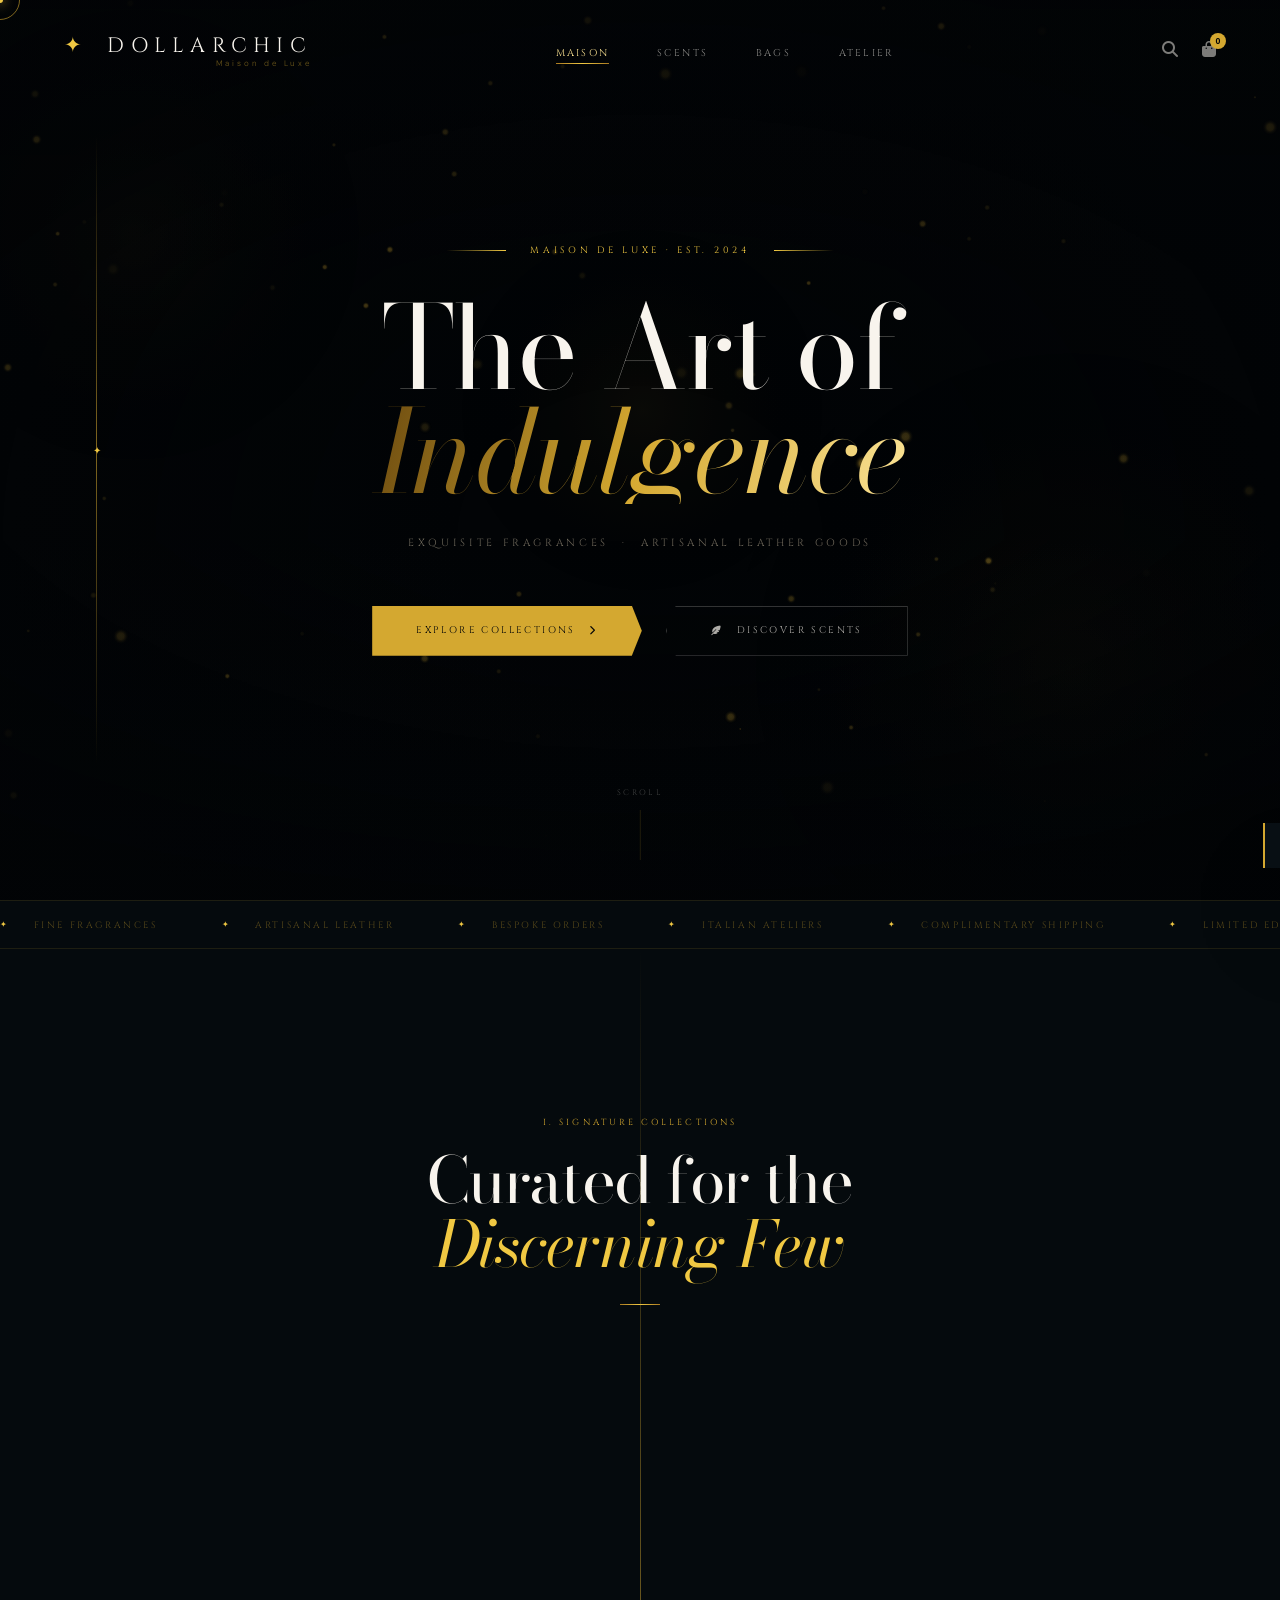
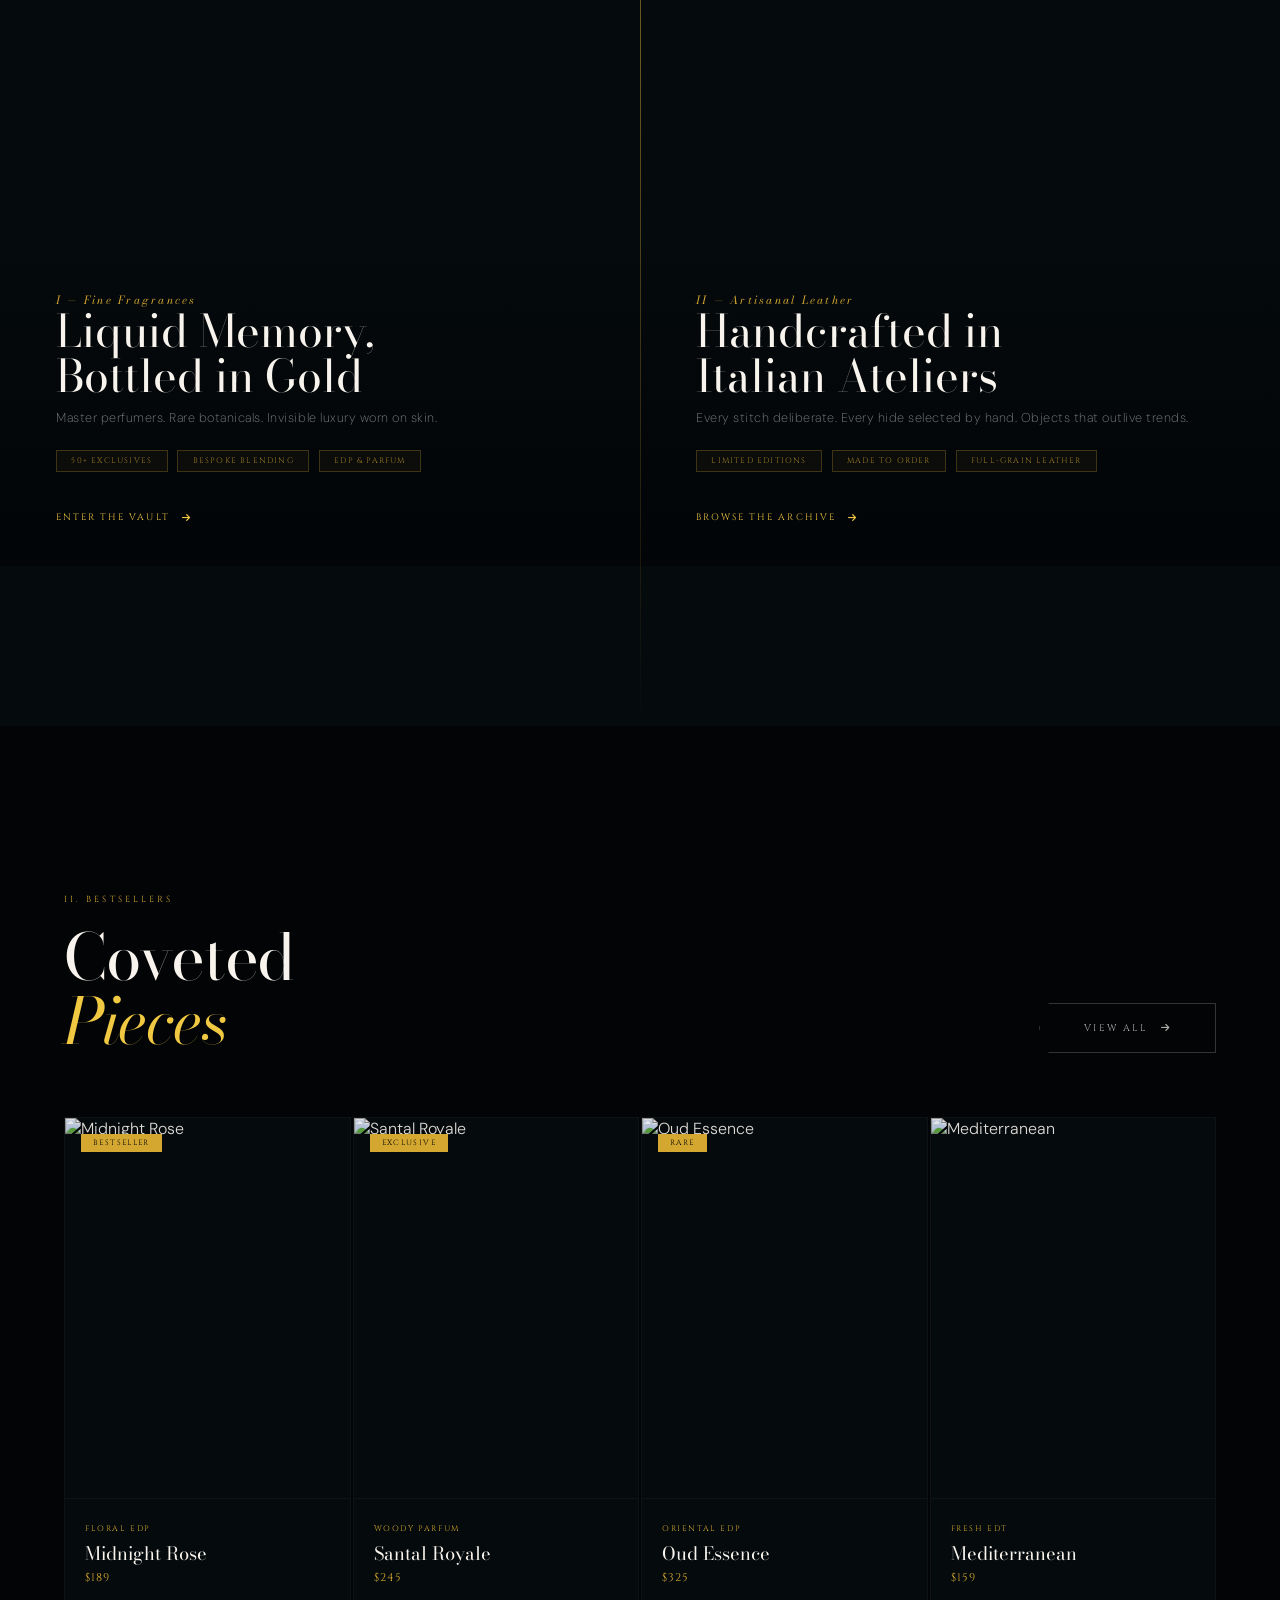
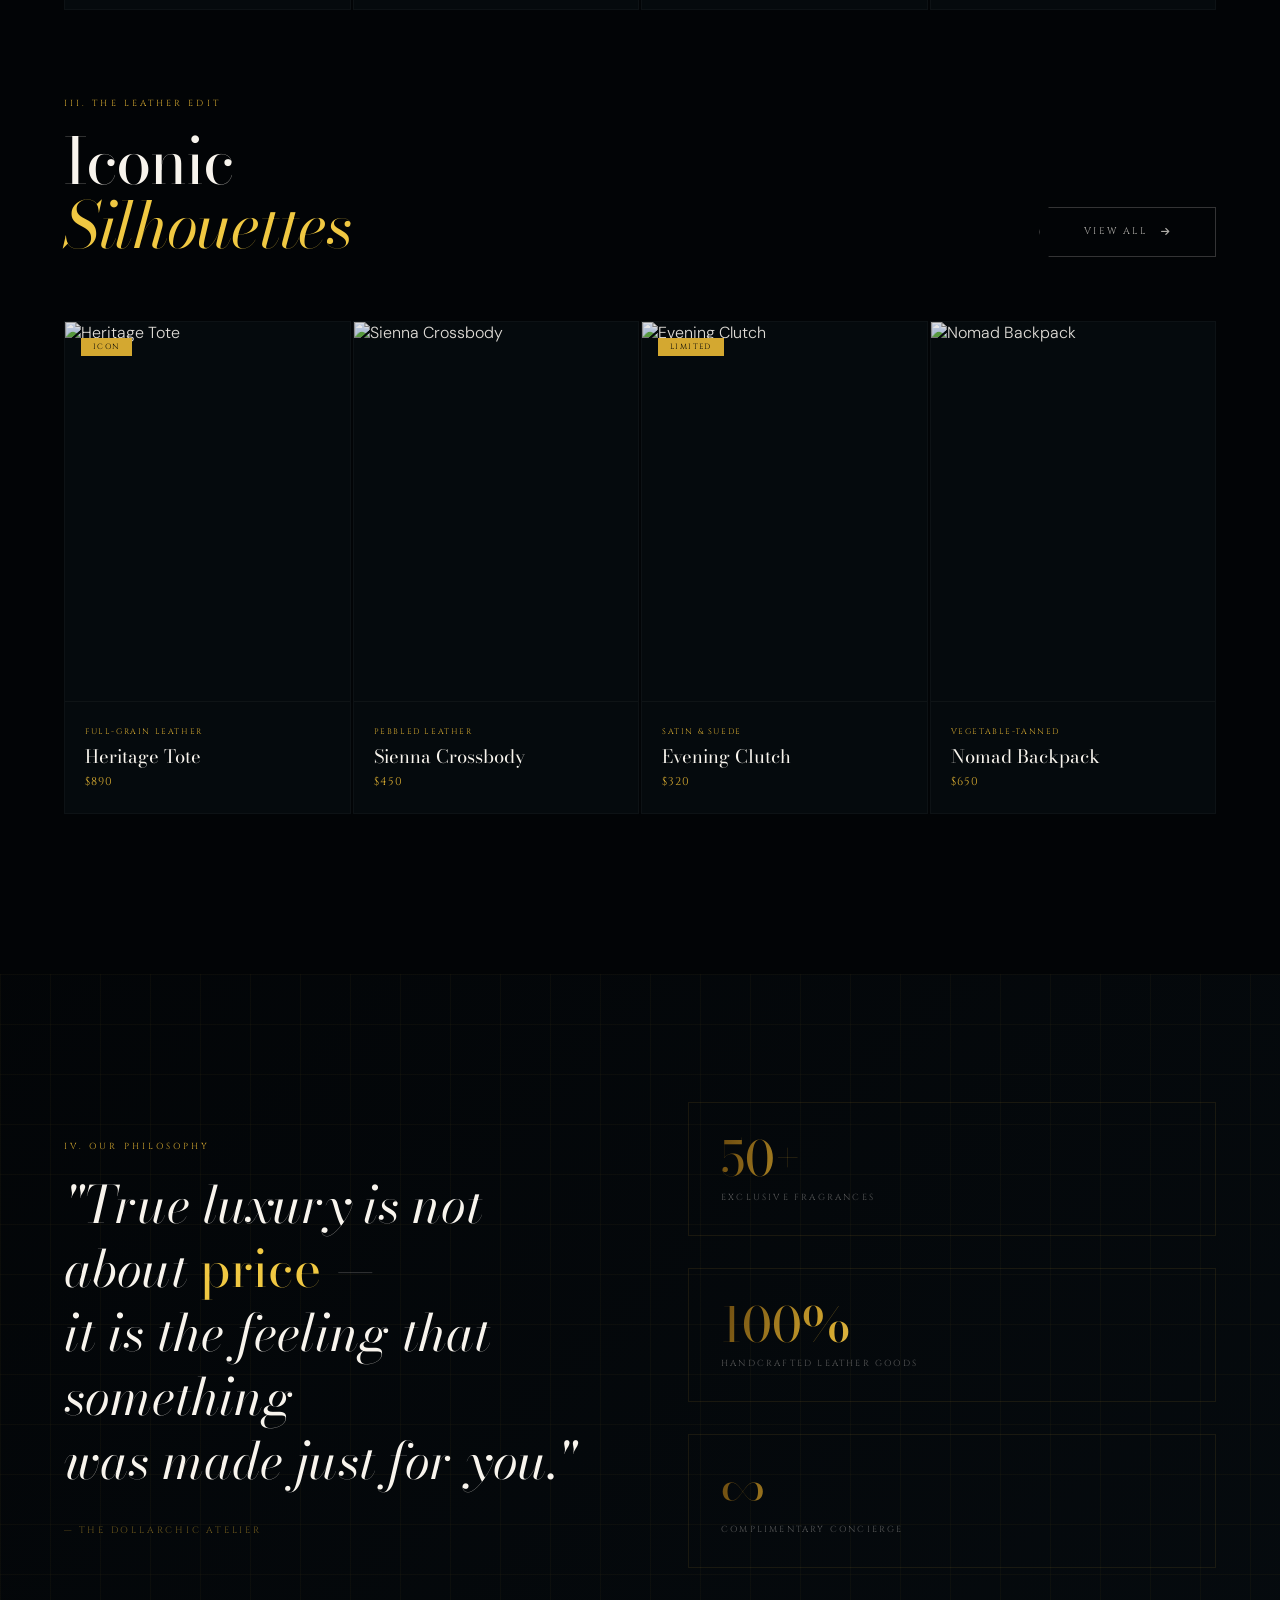
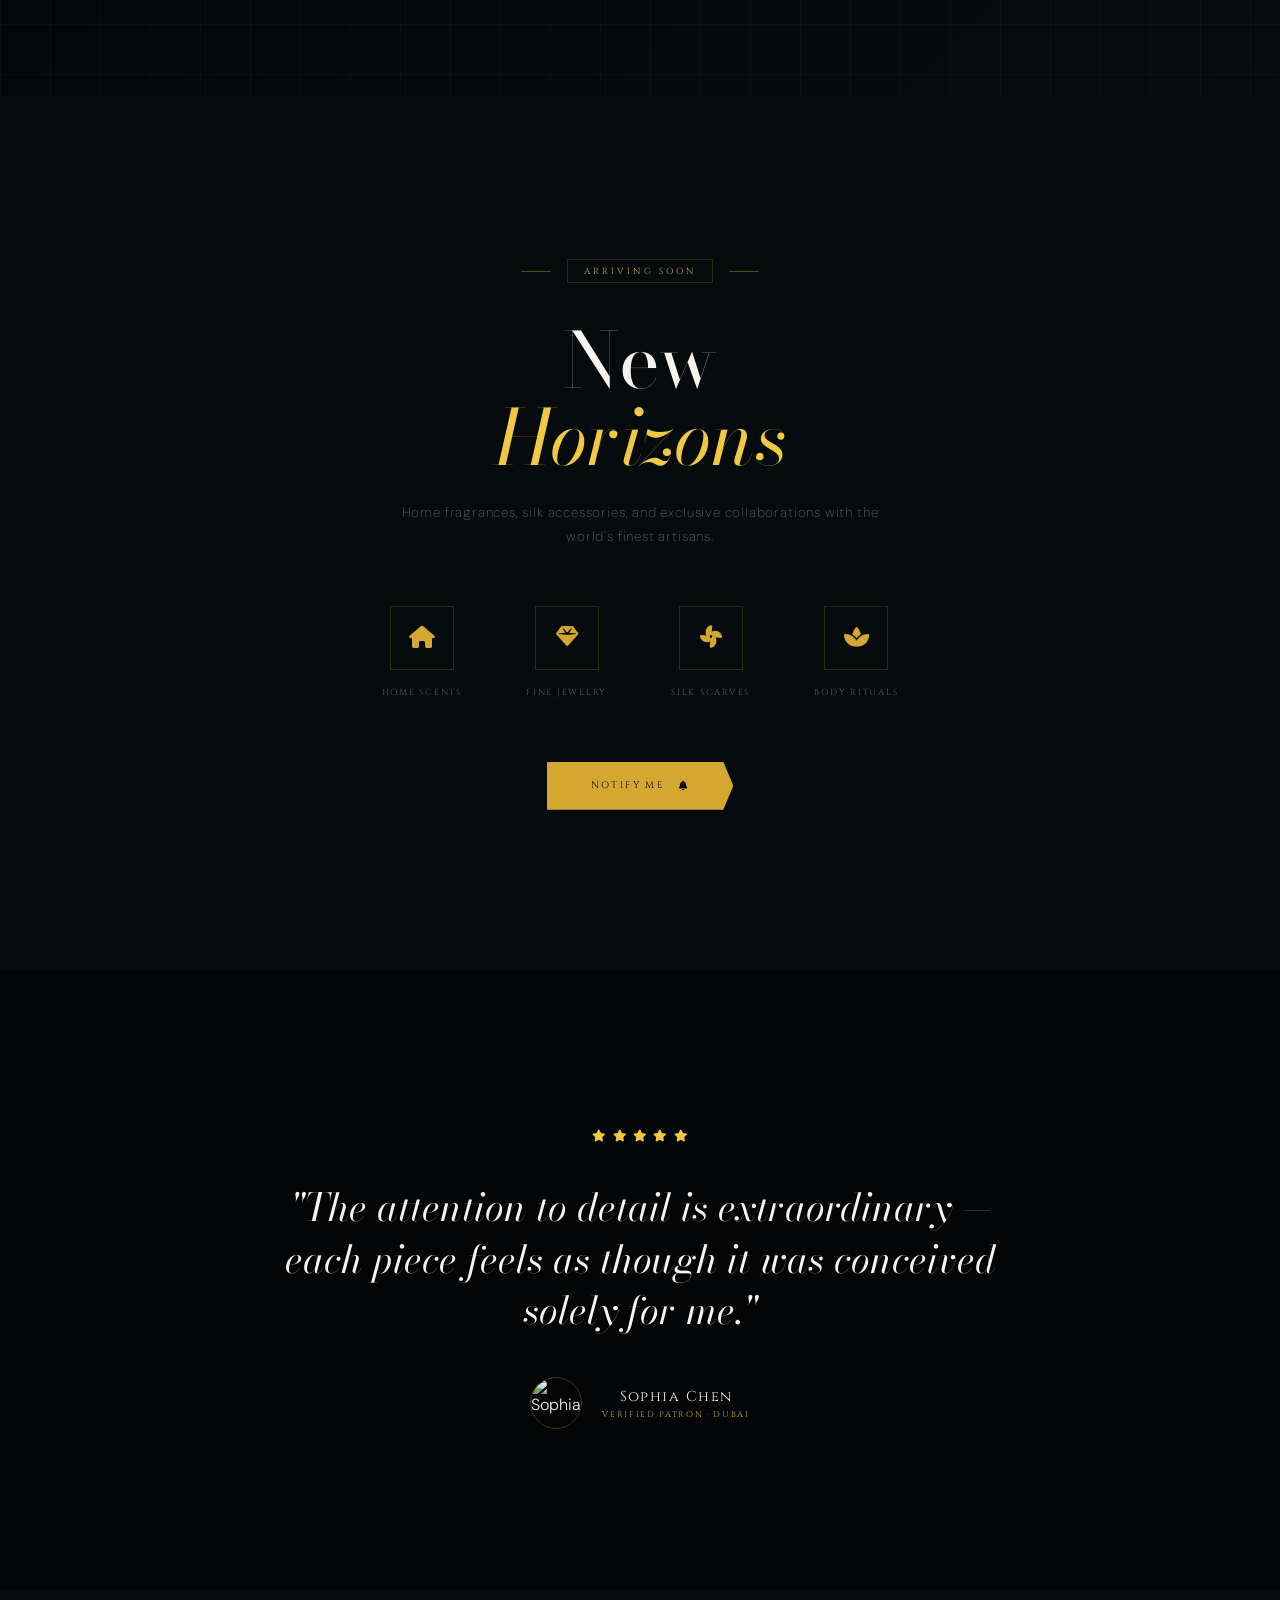
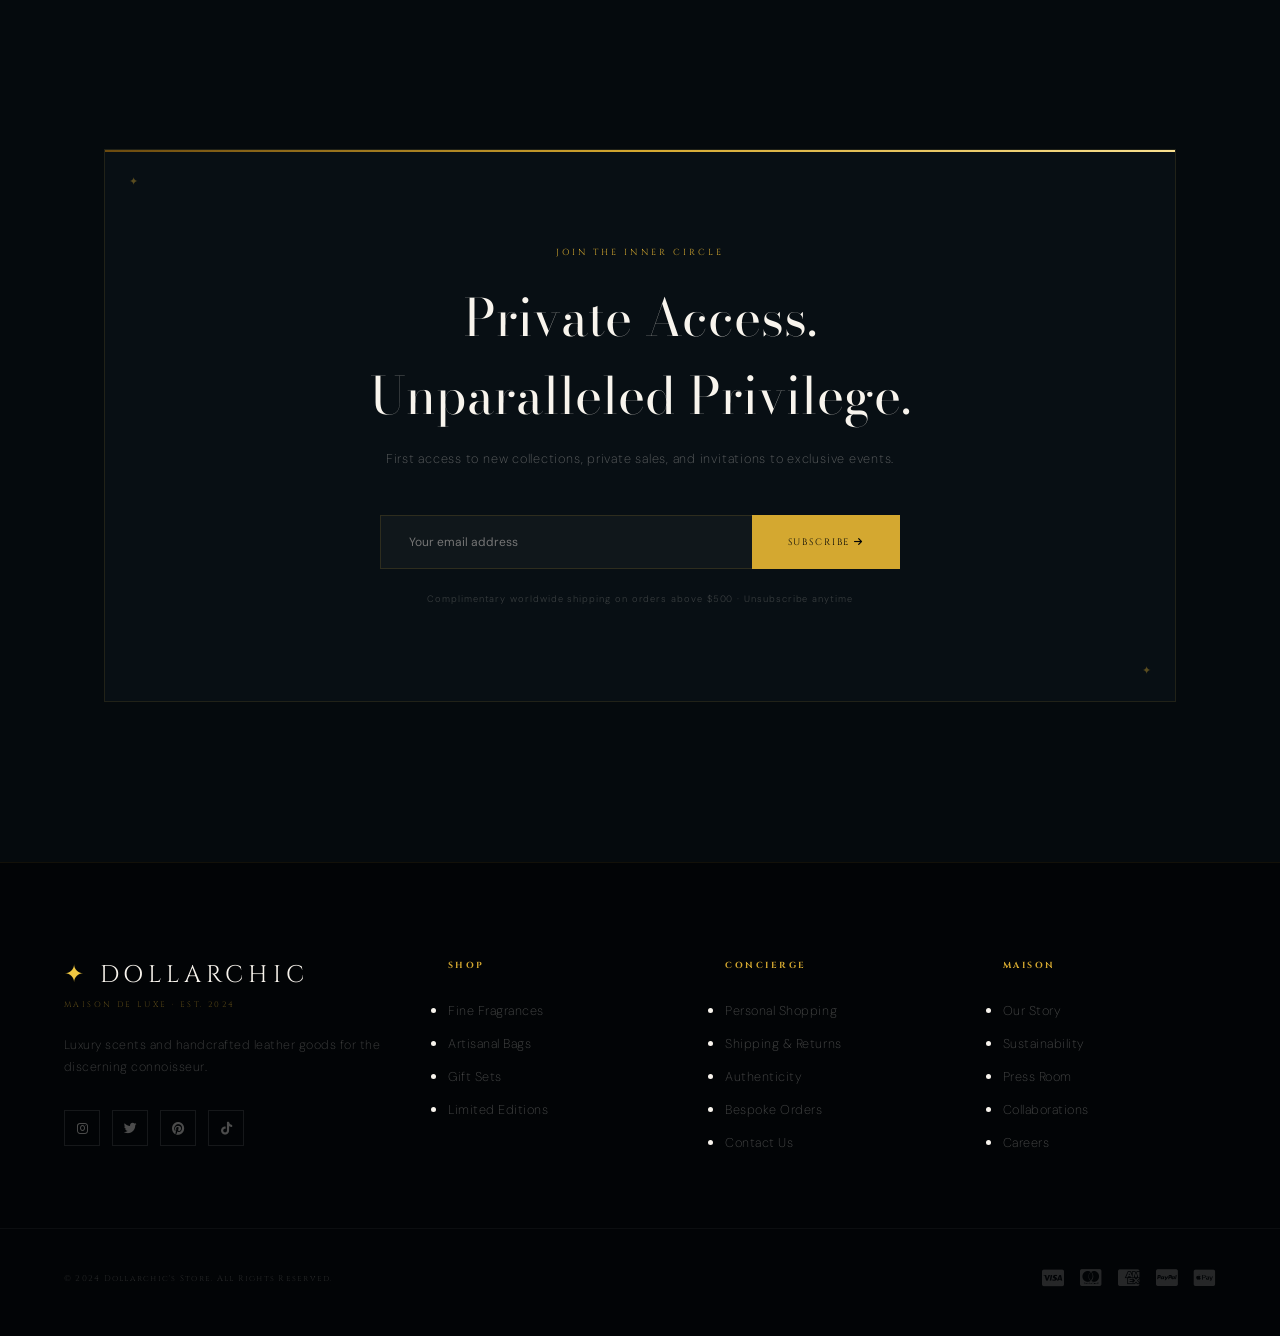
==== index.html @ d94f66af "fix: sign in button" ====
<!DOCTYPE html>
<html lang="en">
<head>
<meta charset="UTF-8">
<meta name="viewport" content="width=device-width, initial-scale=1.0">
<title>DOLLARCHIC — Maison de Luxe</title>

<link rel="preconnect" href="https://fonts.googleapis.com">
<link href="https://fonts.googleapis.com/css2?family=Bodoni+Moda:ital,opsz,wght@0,6..96,300;0,6..96,400;0,6..96,500;1,6..96,300;1,6..96,400&family=Cinzel:wght@300;400;500&family=DM+Sans:wght@200;300;400&display=swap" rel="stylesheet">
<link rel="stylesheet" href="https://cdnjs.cloudflare.com/ajax/libs/font-awesome/6.4.0/css/all.min.css">
<script src="https://cdn.jsdelivr.net/npm/@supabase/supabase-js@2"></script>
<script src="js/supabase.js"></script>
<script src="js/cart.js"></script>

<style>
/* ═══════════════════════════════════════════════
   DOLLARCHIC — OBSIDIAN MAISON EDITION
   Philosophy: Liquid Gold · Dark Matter · Living Sculpture
   ═══════════════════════════════════════════════ */

:root {
  --void: #020406;
  --abyss: #050a0d;
  --deep: #080f14;
  --surface: #0c1820;
  --lift: #102030;

  --gold-0: #6b4a0f;
  --gold-1: #a87820;
  --gold-2: #d4a830;
  --gold-3: #f0c842;
  --gold-4: #f9e090;
  --gold-5: #fdf5d8;

  --bone: #f8f4ed;
  --parchment: #f0e8d8;
  --linen: #e4d8c4;
  --ash: #8a8070;

  --grad-gold: linear-gradient(105deg, #6b4a0f 0%, #d4a830 25%, #f9e090 50%, #d4a830 75%, #6b4a0f 100%);
  --grad-gold-sm: linear-gradient(135deg, #a87820, #f0c842, #a87820);

  --shadow-vast: 0 60px 120px -20px rgba(0,0,0,0.9);
  --shadow-gold: 0 0 80px rgba(212,168,48,0.2), 0 20px 60px rgba(212,168,48,0.1);
  --glow-gold: 0 0 30px rgba(240,200,66,0.4), 0 0 60px rgba(212,168,48,0.2);

  --serif: 'Bodoni Moda', 'Didot', Georgia, serif;
  --display: 'Cinzel', 'Trajan Pro', serif;
  --sans: 'DM Sans', sans-serif;

  --ease-silk: cubic-bezier(0.16, 1, 0.3, 1);
  --ease-snap: cubic-bezier(0.34, 1.56, 0.64, 1);
  --ease-film: cubic-bezier(0.77, 0, 0.175, 1);
}

*, *::before, *::after { margin:0; padding:0; box-sizing:border-box; }

html { scroll-behavior: smooth; }

body {
  font-family: var(--sans);
  font-weight: 300;
  background: var(--void);
  color: var(--bone);
  overflow-x: hidden;
  cursor: none;
}

/* ─── CUSTOM CURSOR ─── */
#cursor-dot {
  position: fixed; width: 6px; height: 6px;
  background: var(--gold-3); border-radius: 50%;
  pointer-events: none; z-index: 99999;
  transform: translate(-50%, -50%);
  transition: transform 0.05s;
  box-shadow: 0 0 12px var(--gold-3);
  mix-blend-mode: screen;
}
#cursor-ring {
  position: fixed; width: 40px; height: 40px;
  border: 1px solid rgba(212,168,48,0.6);
  border-radius: 50%; pointer-events: none;
  z-index: 99998; transform: translate(-50%, -50%);
  transition: all 0.18s var(--ease-silk);
}
#cursor-ring.expand {
  width: 70px; height: 70px;
  border-color: rgba(212,168,48,0.25);
  background: rgba(212,168,48,0.04);
}

/* ─── CINEMATIC LOADER ─── */
#loader {
  position: fixed; inset: 0; background: var(--void);
  z-index: 100000; display: flex; align-items: center;
  justify-content: center; flex-direction: column;
  transition: opacity 1.2s var(--ease-film), visibility 1.2s;
}
#loader.done { opacity: 0; visibility: hidden; }

.loader-logo {
  font-family: var(--display);
  font-size: clamp(2rem, 5vw, 3.5rem);
  font-weight: 300;
  letter-spacing: 0.5em;
  color: transparent;
  background: var(--grad-gold);
  -webkit-background-clip: text; background-clip: text;
  background-size: 300% 100%;
  animation: shimmerText 2s ease infinite;
}
.loader-sub {
  margin-top: 0.5rem;
  font-family: var(--sans);
  font-size: 0.55rem;
  letter-spacing: 0.4em;
  color: rgba(212,168,48,0.4);
  text-transform: uppercase;
}
.loader-bar-wrap {
  width: 200px; height: 1px;
  background: rgba(212,168,48,0.1);
  margin-top: 2.5rem; overflow: hidden;
}
.loader-bar {
  height: 100%;
  background: var(--grad-gold-sm);
  width: 0;
  animation: loadFill 1.6s var(--ease-film) 0.3s forwards;
  box-shadow: 0 0 10px var(--gold-3);
}
@keyframes loadFill { to { width: 100%; } }
@keyframes shimmerText {
  0%,100% { background-position: 0% 0; }
  50% { background-position: 100% 0; }
}

/* ─── AMBIENT CANVAS ─── */
#ambient-canvas {
  position: fixed; inset: 0;
  z-index: 0; pointer-events: none;
  opacity: 0.7;
}

/* ─── NAVBAR ─── */
nav {
  position: fixed; top: 0; left: 0; right: 0;
  z-index: 1000; padding: 2rem 0;
  transition: all 0.8s var(--ease-silk);
}
nav.scrolled {
  padding: 1rem 0;
  background: rgba(2, 4, 6, 0.82);
  backdrop-filter: blur(20px) saturate(2);
  border-bottom: 1px solid rgba(212,168,48,0.08);
}
.nav-inner {
  max-width: 1500px;
  margin: 0 auto;
  padding: 0 4rem;
  display: flex;
  align-items: center;
  justify-content: space-between;
}

/* Left section: Logo with hamburger below */
.nav-left {
  display: flex;
  flex-direction: column;
  align-items: flex-start;
  gap: 0.5rem;
}

.nav-logo {
  font-family: var(--display);
  font-size: 1.3rem;
  font-weight: 300;
  letter-spacing: 0.3em;
  color: var(--bone);
  text-decoration: none;
  position: relative;
}
.nav-logo::before {
  content: '✦';
  color: var(--gold-3);
  margin-right: 0.5rem;
  animation: starPulse 2.5s ease-in-out infinite;
  display: inline-block;
}
@keyframes starPulse {
  0%,100% { opacity:1; transform: rotate(0deg) scale(1); }
  50% { opacity:0.7; transform: rotate(180deg) scale(0.8); }
}
.logo-tagline {
  display: block;
  font-family: var(--sans);
  font-size: 0.5rem;
  letter-spacing: 0.35em;
  color: rgba(212,168,48,0.5);
  margin-top: -0.1rem;
  text-align: right;
}

/* Hamburger Menu Button - positioned under logo */
.menu-toggle {
  display: none;
  background: none;
  border: none;
  color: rgba(248,244,237,0.7);
  font-size: 1rem;
  cursor: pointer;
  transition: color 0.3s;
  padding: 0;
  margin-top: 0.25rem;
}
.menu-toggle:hover { color: var(--gold-3); }

/* Desktop navigation links */
.nav-links {
  display: flex;
  gap: 3rem;
  list-style: none;
}
.nav-links a {
  font-family: var(--display);
  font-size: 0.62rem;
  letter-spacing: 0.22em;
  text-transform: uppercase;
  color: rgba(248,244,237,0.55);
  text-decoration: none;
  position: relative;
  padding-bottom: 4px;
  transition: color 0.4s;
}
.nav-links a::after {
  content: ''; position: absolute; bottom: 0; left: 0;
  width: 0; height: 1px;
  background: var(--grad-gold-sm);
  transition: width 0.5s var(--ease-silk);
}
.nav-links a:hover, .nav-links a.active {
  color: var(--gold-4);
}
.nav-links a:hover::after, .nav-links a.active::after { width: 100%; }

.nav-actions {
  display: flex;
  align-items: center;
  gap: 1.5rem;
}

/* Auth Indicator - Profile Avatar Styles */
.auth-indicator {
  display: flex;
  align-items: center;
  gap: 0.5rem;
}

.profile-avatar-btn {
  display: flex;
  align-items: center;
  justify-content: center;
  gap: 0.5rem;
  background: rgba(212,168,48,0.1);
  border: 1px solid rgba(212,168,48,0.3);
  border-radius: 40px;
  padding: 0.3rem 0.8rem 0.3rem 0.5rem;
  cursor: pointer;
  transition: all 0.3s ease;
  text-decoration: none;
}

.profile-avatar-btn:hover {
  background: rgba(212,168,48,0.2);
  transform: translateY(-2px);
  border-color: rgba(212,168,48,0.6);
}

.avatar-circle {
  width: 32px;
  height: 32px;
  background: linear-gradient(135deg, var(--gold-2), var(--gold-3));
  border-radius: 50%;
  display: flex;
  align-items: center;
  justify-content: center;
}
.avatar-circle i { font-size: 0.9rem; color: var(--void); }

.avatar-text {
  font-family: var(--display);
  font-size: 0.65rem;
  font-weight: 400;
  color: var(--gold-champagne);
  letter-spacing: 0.05em;
}

.logout-btn {
  background: none;
  border: 1px solid rgba(212,168,48,0.3);
  color: rgba(248,244,237,0.7);
  padding: 0.4rem 0.8rem;
  border-radius: 40px;
  cursor: pointer;
  font-size: 0.7rem;
  transition: all 0.3s ease;
  display: flex;
  align-items: center;
  gap: 0.4rem;
  font-family: var(--display);
}
.logout-btn:hover {
  border-color: rgba(212,168,48,0.8);
  color: var(--gold-3);
  transform: translateY(-1px);
}

.login-btn {
  background: var(--gold-2);
  border: none;
  color: var(--void);
  padding: 0.4rem 1rem;
  border-radius: 40px;
  cursor: pointer;
  font-size: 0.65rem;
  font-weight: 500;
  letter-spacing: 0.05em;
  transition: all 0.3s ease;
  display: flex;
  align-items: center;
  gap: 0.4rem;
  font-family: var(--display);
}
.login-btn:hover { background: var(--gold-3); transform: translateY(-1px); }

.nav-icon-btn {
  background: none; border: none; cursor: pointer;
  color: rgba(248,244,237,0.5); font-size: 1rem;
  transition: color 0.3s, transform 0.3s;
  position: relative;
}
.nav-icon-btn:hover { color: var(--gold-3); transform: translateY(-2px); }
.cart-badge {
  position: absolute; top: -8px; right: -10px;
  background: var(--gold-2); color: var(--void);
  font-size: 0.55rem; font-weight: 600;
  min-width: 16px; height: 16px;
  border-radius: 50%; display: flex;
  align-items: center; justify-content: center;
}

/* ===== MOBILE SIDEBAR MENU ===== */
.mobile-sidebar {
  position: fixed;
  top: 0;
  left: -100%;
  width: 85%;
  max-width: 350px;
  height: 100vh;
  background: var(--void);
  z-index: 10000;
  transition: left 0.4s var(--ease-silk);
  display: flex;
  flex-direction: column;
  border-right: 1px solid rgba(212,168,48,0.1);
}
.mobile-sidebar.open { left: 0; }

.sidebar-header {
  padding: 2rem 1.5rem;
  border-bottom: 1px solid rgba(212,168,48,0.1);
  display: flex;
  justify-content: space-between;
  align-items: center;
}
.sidebar-header h3 {
  font-family: var(--serif);
  font-size: 1.2rem;
  font-weight: 400;
  color: var(--gold-3);
}
.close-sidebar {
  background: none;
  border: none;
  color: rgba(248,244,237,0.5);
  font-size: 1.2rem;
  cursor: pointer;
  transition: all 0.3s ease;
  width: 36px;
  height: 36px;
  display: flex;
  align-items: center;
  justify-content: center;
  border-radius: 50%;
}
.close-sidebar:hover {
  color: var(--gold-3);
  background: rgba(212,168,48,0.1);
  transform: rotate(90deg);
}

.sidebar-nav {
  flex: 1;
  padding: 2rem 1.5rem;
  display: flex;
  flex-direction: column;
  gap: 1.5rem;
}
.sidebar-nav a {
  font-family: var(--display);
  font-size: 0.9rem;
  letter-spacing: 0.15em;
  text-transform: uppercase;
  color: rgba(248,244,237,0.7);
  text-decoration: none;
  padding: 0.5rem 0;
  transition: all 0.3s ease;
  border-bottom: 1px solid rgba(212,168,48,0.05);
}
.sidebar-nav a:hover {
  color: var(--gold-3);
  padding-left: 0.5rem;
  border-bottom-color: rgba(212,168,48,0.2);
}
.sidebar-nav a.active { color: var(--gold-3); }

.sidebar-footer {
  padding: 1.5rem;
  border-top: 1px solid rgba(212,168,48,0.1);
}
.sidebar-footer .auth-section { margin-bottom: 1rem; }
.sidebar-footer .auth-section .login-btn,
.sidebar-footer .auth-section .profile-avatar-btn,
.sidebar-footer .auth-section .logout-btn {
  width: 100%;
  justify-content: center;
  padding: 0.8rem;
}
.sidebar-footer .auth-section .profile-avatar-btn { margin-bottom: 0.5rem; }

.sidebar-overlay {
  position: fixed;
  inset: 0;
  background: rgba(0,0,0,0.7);
  backdrop-filter: blur(8px);
  z-index: 9999;
  opacity: 0;
  visibility: hidden;
  transition: all 0.3s ease;
}
.sidebar-overlay.open {
  opacity: 1;
  visibility: visible;
}

/* Hero Section */
.hero {
  position: relative; height: 100vh; min-height: 800px;
  display: flex; align-items: center; justify-content: center;
  overflow: hidden;
}
.hero-bg-layer {
  position: absolute; inset: 0;
  background-image: url('https://images.unsplash.com/photo-1594035910387-fea47794261f?w=2000&q=80');
  background-size: cover; background-position: center 30%;
  filter: brightness(0.28) saturate(0.7) contrast(1.15);
  transform: scale(1.08);
  animation: heroKen 20s ease-in-out infinite alternate;
  will-change: transform;
}
@keyframes heroKen {
  from { transform: scale(1.08) translateY(0); }
  to { transform: scale(1.14) translateY(-2%); }
}
.hero-vignette {
  position: absolute; inset: 0;
  background:
    radial-gradient(ellipse at 50% 60%, transparent 20%, rgba(2,4,6,0.6) 80%),
    linear-gradient(to bottom, rgba(2,4,6,0.4) 0%, rgba(2,4,6,0) 30%, rgba(2,4,6,0) 60%, rgba(2,4,6,0.8) 100%);
}
.hero-rule {
  position: absolute; left: 6rem; top: 15%; bottom: 15%;
  width: 1px;
  background: linear-gradient(to bottom, transparent, rgba(212,168,48,0.3), rgba(212,168,48,0.6), rgba(212,168,48,0.3), transparent);
  animation: rulePulse 4s ease-in-out infinite;
}
@keyframes rulePulse { 0%,100% { opacity: 0.4; } 50% { opacity: 1; } }
.hero-rule::before {
  content: '✦';
  position: absolute; top: 50%; left: 50%;
  transform: translate(-50%, -50%);
  color: var(--gold-3); font-size: 0.6rem;
  animation: starSpin 6s linear infinite;
}
@keyframes starSpin { to { transform: translate(-50%,-50%) rotate(360deg); } }

.hero-content {
  position: relative; z-index: 2;
  text-align: center; padding: 0 2rem;
  max-width: 1000px;
}
.hero-eyebrow {
  display: flex; align-items: center; justify-content: center;
  gap: 1.5rem; margin-bottom: 2.5rem;
}
.eyebrow-line {
  height: 1px; width: 60px;
  background: linear-gradient(to right, transparent, var(--gold-3));
}
.eyebrow-line.right { background: linear-gradient(to left, transparent, var(--gold-3)); }
.eyebrow-text {
  font-family: var(--display);
  font-size: 0.58rem; letter-spacing: 0.4em;
  color: var(--gold-3); text-transform: uppercase;
}
.hero-title {
  font-family: var(--serif);
  font-size: clamp(4rem, 9vw, 9rem);
  font-weight: 300; line-height: 0.9;
  letter-spacing: -0.02em;
  color: var(--bone); margin-bottom: 0.2em;
}
.hero-title em {
  font-style: italic;
  background: var(--grad-gold);
  -webkit-background-clip: text; background-clip: text;
  color: transparent;
  background-size: 200% 100%;
  animation: shimmerText 5s ease infinite;
  display: block;
}
.hero-subtitle {
  font-family: var(--display);
  font-size: 0.65rem; letter-spacing: 0.35em;
  text-transform: uppercase;
  color: rgba(240,224,192,0.45);
  margin: 2rem 0 3.5rem; font-weight: 300;
}
.hero-cta-row {
  display: flex; gap: 1.5rem;
  justify-content: center; flex-wrap: wrap;
}

/* Buttons */
.btn-gold {
  display: inline-flex; align-items: center; gap: 0.85rem;
  padding: 1.1rem 2.75rem;
  background: var(--gold-2); color: var(--void);
  font-family: var(--display);
  font-size: 0.6rem; letter-spacing: 0.25em;
  text-transform: uppercase; text-decoration: none;
  border: none; cursor: pointer;
  position: relative; overflow: hidden;
  transition: all 0.5s var(--ease-silk);
  clip-path: polygon(0 0, calc(100% - 10px) 0, 100% 50%, calc(100% - 10px) 100%, 0 100%);
}
.btn-gold::before {
  content: '';
  position: absolute; top: 0; left: -120%; width: 80%; height: 100%;
  background: linear-gradient(90deg, transparent, rgba(255,255,255,0.3), transparent);
  transition: left 0.7s var(--ease-silk);
}
.btn-gold:hover { background: var(--gold-3); transform: translateY(-3px); box-shadow: var(--shadow-gold); }
.btn-gold:hover::before { left: 150%; }

.btn-ghost {
  display: inline-flex; align-items: center; gap: 0.85rem;
  padding: 1.1rem 2.75rem;
  background: transparent; color: rgba(248,244,237,0.7);
  border: 1px solid rgba(248,244,237,0.2);
  font-family: var(--display);
  font-size: 0.6rem; letter-spacing: 0.25em;
  text-transform: uppercase; text-decoration: none;
  cursor: pointer;
  transition: all 0.5s var(--ease-silk);
  clip-path: polygon(10px 0, 100% 0, 100% 100%, 10px 100%, 0 50%);
}
.btn-ghost:hover {
  border-color: rgba(212,168,48,0.5);
  color: var(--gold-4);
  background: rgba(212,168,48,0.04);
  transform: translateY(-3px);
}

/* Hero Scroll Hint */
.scroll-hint {
  position: absolute; bottom: 2.5rem; left: 50%;
  transform: translateX(-50%);
  display: flex; flex-direction: column; align-items: center;
  gap: 0.75rem; z-index: 2;
}
.scroll-hint span {
  font-family: var(--display);
  font-size: 0.5rem; letter-spacing: 0.3em;
  color: rgba(248,244,237,0.25);
}
.scroll-track {
  width: 1px; height: 50px;
  background: rgba(212,168,48,0.15);
  position: relative; overflow: hidden;
}
.scroll-track::after {
  content: '';
  position: absolute; top: -100%; left: 0;
  width: 100%; height: 100%;
  background: linear-gradient(to bottom, transparent, var(--gold-3));
  animation: scrollFlow 2s ease-in-out infinite;
}
@keyframes scrollFlow { 0% { top: -100%; } 100% { top: 100%; } }

/* Ticker */
.ticker-wrap {
  position: relative; z-index: 1;
  background: var(--abyss);
  border-top: 1px solid rgba(212,168,48,0.12);
  border-bottom: 1px solid rgba(212,168,48,0.12);
  padding: 1.1rem 0; overflow: hidden;
}
.ticker-inner {
  display: flex; gap: 4rem;
  animation: tickerMove 30s linear infinite;
  white-space: nowrap; width: max-content;
}
.ticker-item {
  display: flex; align-items: center; gap: 1.5rem;
  font-family: var(--display);
  font-size: 0.58rem; letter-spacing: 0.28em;
  color: rgba(212,168,48,0.4);
  text-transform: uppercase; flex-shrink: 0;
}
.ticker-item .star { color: var(--gold-3); font-size: 0.5rem; }
@keyframes tickerMove { from { transform: translateX(0); } to { transform: translateX(-50%); } }

/* Sections */
section { position: relative; z-index: 1; }
.section-tag {
  font-family: var(--display);
  font-size: 0.55rem; letter-spacing: 0.35em;
  text-transform: uppercase; color: var(--gold-2);
  display: inline-block; margin-bottom: 1.25rem;
}
.section-title {
  font-family: var(--serif);
  font-size: clamp(2.5rem, 5vw, 5rem);
  font-weight: 300; line-height: 1.0;
  letter-spacing: -0.02em;
}
.section-title em { font-style: italic; color: var(--gold-3); }
.divider {
  width: 40px; height: 1px;
  background: var(--grad-gold-sm);
  margin: 1.75rem auto;
}

/* Collections */
.collections { background: var(--abyss); padding: 10rem 0; }
.collections-header { text-align: center; margin-bottom: 6rem; }
.coll-grid {
  display: grid; grid-template-columns: 1fr 1fr;
  height: 85vh; min-height: 600px;
}
.coll-panel { position: relative; overflow: hidden; cursor: pointer; }
.coll-panel-img {
  position: absolute; inset: 0;
  background-size: cover; background-position: center;
  filter: brightness(0.35) saturate(0.8);
  transition: transform 1.6s var(--ease-film), filter 1s ease;
}
.coll-panel:hover .coll-panel-img { transform: scale(1.1); filter: brightness(0.28) saturate(1.1); }
.coll-panel-a .coll-panel-img { background-image: url('https://images.unsplash.com/photo-1541643600914-78b084683601?w=1200&q=80'); }
.coll-panel-b .coll-panel-img { background-image: url('https://images.unsplash.com/photo-1584917865442-de89df76afd3?w=1200&q=80'); }
.coll-panel::after {
  content: ''; position: absolute; inset: 0;
  background: linear-gradient(135deg, transparent 30%, rgba(212,168,48,0.06) 50%, transparent 70%);
  opacity: 0; transition: opacity 0.6s;
}
.coll-panel:hover::after { opacity: 1; }
.coll-border {
  position: absolute; inset: 20px;
  border: 1px solid rgba(212,168,48,0);
  transition: border-color 0.8s var(--ease-silk);
  pointer-events: none; z-index: 3;
}
.coll-panel:hover .coll-border { border-color: rgba(212,168,48,0.35); }
.coll-content {
  position: absolute; bottom: 0; left: 0; right: 0;
  padding: 3.5rem;
  background: linear-gradient(to top, rgba(2,4,6,0.95) 0%, rgba(2,4,6,0.4) 60%, transparent 100%);
  z-index: 2; transform: translateY(15px);
  transition: transform 0.8s var(--ease-silk);
}
.coll-panel:hover .coll-content { transform: translateY(0); }
.coll-num { font-family: var(--serif); font-style: italic; font-size: 0.7rem; letter-spacing: 0.2em; color: var(--gold-2); margin-bottom: 1rem; }
.coll-title { font-family: var(--serif); font-size: clamp(2rem, 3.5vw, 3rem); font-weight: 300; line-height: 1; color: var(--bone); margin-bottom: 0.6rem; }
.coll-desc { font-family: var(--sans); font-size: 0.8rem; font-weight: 200; color: rgba(248,244,237,0.5); letter-spacing: 0.04em; margin-bottom: 1.5rem; }
.coll-pills { display: flex; gap: 0.6rem; flex-wrap: wrap; margin-bottom: 2rem; }
.coll-pill { font-family: var(--display); font-size: 0.5rem; letter-spacing: 0.15em; text-transform: uppercase; padding: 0.3rem 0.9rem; border: 1px solid rgba(212,168,48,0.25); color: rgba(212,168,48,0.7); background: rgba(212,168,48,0.04); }
.coll-link { font-family: var(--display); font-size: 0.58rem; letter-spacing: 0.22em; text-transform: uppercase; color: var(--gold-3); text-decoration: none; display: inline-flex; align-items: center; gap: 0.75rem; transition: gap 0.4s var(--ease-silk), color 0.3s; }
.coll-link:hover { gap: 1.5rem; color: var(--gold-4); }
.coll-divider { position: absolute; top: 0; bottom: 0; left: 50%; width: 1px; background: linear-gradient(to bottom, transparent, rgba(212,168,48,0.5), transparent); z-index: 10; pointer-events: none; }

/* Featured Products */
.featured { background: var(--void); padding: 10rem 0; }
.featured-wrap { max-width: 1500px; margin: 0 auto; padding: 0 4rem; }
.featured-header { display: grid; grid-template-columns: 1fr auto; align-items: flex-end; margin-bottom: 4rem; gap: 2rem; }
.products-row { display: grid; grid-template-columns: repeat(4, 1fr); gap: 2px; }
.prod-card {
  position: relative; overflow: hidden; cursor: pointer;
  background: var(--abyss);
  transition: transform 0.6s var(--ease-silk);
  border: 1px solid rgba(255,255,255,0.03);
}
.prod-card:hover { transform: translateY(-12px); z-index: 2; }
.prod-img { aspect-ratio: 3/4; overflow: hidden; position: relative; }
.prod-img img {
  width: 100%; height: 100%; object-fit: cover;
  filter: saturate(0.85) brightness(0.9);
  transition: transform 1.4s var(--ease-film), filter 0.8s;
}
.prod-card:hover .prod-img img { transform: scale(1.1); filter: saturate(1) brightness(0.95); }
.prod-badge {
  position: absolute; top: 1rem; left: 1rem;
  background: var(--gold-2); color: var(--void);
  font-family: var(--display); font-size: 0.48rem;
  letter-spacing: 0.18em; text-transform: uppercase;
  padding: 0.25rem 0.75rem; z-index: 2;
}
.prod-action {
  position: absolute; bottom: -60px; left: 0; right: 0;
  background: rgba(212,168,48,0.9); color: var(--void);
  font-family: var(--display); font-size: 0.55rem;
  letter-spacing: 0.2em; text-transform: uppercase;
  padding: 1rem; text-align: center;
  cursor: pointer; border: none; width: 100%;
  transition: bottom 0.5s var(--ease-silk), background 0.3s;
  z-index: 3;
}
.prod-action:hover { background: var(--gold-3); }
.prod-card:hover .prod-action { bottom: 0; }
.prod-action.loading { pointer-events: none; opacity: 0.7; }
.prod-action.loading::after {
  content: '';
  position: absolute; width: 14px; height: 14px;
  top: 50%; right: 12px; transform: translateY(-50%);
  border: 2px solid rgba(2,4,6,0.3);
  border-top-color: var(--void);
  border-radius: 50%;
  animation: spin 0.6s linear infinite;
}
.prod-info { padding: 1.5rem 1.25rem; border-top: 1px solid rgba(255,255,255,0.04); }
.prod-cat { font-family: var(--display); font-size: 0.5rem; letter-spacing: 0.2em; text-transform: uppercase; color: var(--gold-2); margin-bottom: 0.5rem; }
.prod-name { font-family: var(--serif); font-size: 1.15rem; font-weight: 300; color: var(--bone); margin-bottom: 0.4rem; line-height: 1.2; }
.prod-price { font-family: var(--display); font-size: 0.7rem; letter-spacing: 0.1em; color: var(--gold-2); }

/* Philosophy, Horizon, Testimonial, Newsletter, Footer - abbreviated for brevity */
.philosophy { position: relative; overflow: hidden; background: var(--deep); padding: 0; }
.phil-bg { position: absolute; inset: 0; background-image: url('https://images.unsplash.com/photo-1590736961867-0c34c1ba254c?w=1800&q=80'); background-size: cover; background-position: center; filter: brightness(0.12) saturate(0.5); }
.phil-overlay { position: absolute; inset: 0; background: linear-gradient(135deg, rgba(2,4,6,0.9) 0%, rgba(2,4,6,0.4) 100%); }
.phil-grid { position: absolute; inset: 0; background-image: linear-gradient(rgba(212,168,48,0.04) 1px, transparent 1px), linear-gradient(90deg, rgba(212,168,48,0.04) 1px, transparent 1px); background-size: 50px 50px; }
.phil-content { position: relative; z-index: 2; display: grid; grid-template-columns: 1fr 1fr; min-height: 70vh; align-items: center; max-width: 1500px; margin: 0 auto; padding: 8rem 4rem; gap: 6rem; }
.phil-quote { font-family: var(--serif); font-style: italic; font-size: clamp(2rem, 4vw, 3.5rem); font-weight: 300; line-height: 1.25; color: var(--bone); margin-bottom: 2rem; }
.phil-quote em { color: var(--gold-3); font-style: normal; }
.phil-attr { font-family: var(--display); font-size: 0.58rem; letter-spacing: 0.3em; color: rgba(212,168,48,0.5); text-transform: uppercase; }
.phil-right { display: flex; flex-direction: column; gap: 2rem; }
.phil-stat { padding: 2rem; border: 1px solid rgba(212,168,48,0.1); position: relative; overflow: hidden; transition: border-color 0.4s; }
.phil-stat:hover { border-color: rgba(212,168,48,0.35); }
.phil-stat::before { content: ''; position: absolute; top: 0; left: 0; width: 3px; height: 0; background: var(--grad-gold-sm); transition: height 0.6s var(--ease-silk); }
.phil-stat:hover::before { height: 100%; }
.stat-num { font-family: var(--serif); font-size: 3rem; font-weight: 300; line-height: 1; background: var(--grad-gold); -webkit-background-clip: text; background-clip: text; color: transparent; }
.stat-label { font-family: var(--display); font-size: 0.55rem; letter-spacing: 0.25em; text-transform: uppercase; color: rgba(248,244,237,0.35); margin-top: 0.5rem; }

.horizon { background: var(--abyss); padding: 10rem 0; position: relative; overflow: hidden; }
.horizon-inner { max-width: 900px; margin: 0 auto; text-align: center; padding: 0 2rem; position: relative; z-index: 1; }
.horizon-badge { display: inline-flex; align-items: center; gap: 1rem; margin-bottom: 2.5rem; }
.horizon-badge::before, .horizon-badge::after { content: ''; width: 30px; height: 1px; background: rgba(212,168,48,0.4); }
.horizon-badge span { font-family: var(--display); font-size: 0.55rem; letter-spacing: 0.35em; text-transform: uppercase; color: var(--gold-2); padding: 0.3rem 1rem; border: 1px solid rgba(212,168,48,0.2); }
.horizon-title { font-family: var(--serif); font-size: clamp(3rem, 6vw, 5.5rem); font-weight: 300; line-height: 1; color: var(--bone); margin-bottom: 1.5rem; }
.horizon-title em { font-style: italic; color: var(--gold-3); display: block; }
.horizon-desc { font-family: var(--sans); font-size: 0.85rem; font-weight: 200; letter-spacing: 0.06em; color: rgba(248,244,237,0.35); max-width: 520px; margin: 0 auto 3.5rem; line-height: 1.8; }
.horizon-items { display: flex; justify-content: center; gap: 4rem; margin-bottom: 4rem; flex-wrap: wrap; }
.horizon-item { display: flex; flex-direction: column; align-items: center; gap: 1rem; transition: transform 0.4s var(--ease-snap); }
.horizon-item:hover { transform: translateY(-8px); }
.horizon-icon-wrap { width: 64px; height: 64px; border: 1px solid rgba(212,168,48,0.2); display: flex; align-items: center; justify-content: center; position: relative; transition: border-color 0.4s, box-shadow 0.4s; }
.horizon-item:hover .horizon-icon-wrap { border-color: rgba(212,168,48,0.6); box-shadow: 0 0 30px rgba(212,168,48,0.1); }
.horizon-icon-wrap i { font-size: 1.4rem; color: var(--gold-2); transition: color 0.4s; }
.horizon-item:hover .horizon-icon-wrap i { color: var(--gold-3); }
.horizon-item span { font-family: var(--display); font-size: 0.55rem; letter-spacing: 0.2em; text-transform: uppercase; color: rgba(248,244,237,0.35); }

.testimonial-section { background: var(--void); padding: 10rem 0; position: relative; overflow: hidden; }
.test-inner { max-width: 800px; margin: 0 auto; text-align: center; padding: 0 2rem; position: relative; z-index: 1; }
.test-stars { display: flex; justify-content: center; gap: 0.4rem; margin-bottom: 2.5rem; }
.test-stars i { color: var(--gold-3); font-size: 0.75rem; }
.test-quote { font-family: var(--serif); font-style: italic; font-size: clamp(1.5rem, 3vw, 2.5rem); font-weight: 300; line-height: 1.35; color: var(--bone); margin-bottom: 2.5rem; }
.test-author { display: flex; align-items: center; justify-content: center; gap: 1.25rem; }
.test-avatar { width: 52px; height: 52px; border-radius: 50%; object-fit: cover; border: 1px solid rgba(212,168,48,0.3); filter: grayscale(20%); }
.test-name { font-family: var(--display); font-size: 0.9rem; letter-spacing: 0.1em; color: var(--bone); margin-bottom: 0.2rem; }
.test-role { font-family: var(--display); font-size: 0.52rem; letter-spacing: 0.2em; text-transform: uppercase; color: var(--gold-2); }

.newsletter { background: var(--abyss); padding: 10rem 0; }
.nl-card { max-width: 1200px; margin: 0 auto; padding: 0 4rem; position: relative; }
.nl-inner { background: var(--deep); border: 1px solid rgba(212,168,48,0.12); padding: 6rem; position: relative; overflow: hidden; text-align: center; }
.nl-inner::before, .nl-inner::after { content: '✦'; position: absolute; font-size: 0.7rem; color: var(--gold-2); opacity: 0.4; animation: cornerPulse 3s ease-in-out infinite alternate; }
.nl-inner::before { top: 1.5rem; left: 1.5rem; }
.nl-inner::after { bottom: 1.5rem; right: 1.5rem; animation-delay: 1.5s; }
@keyframes cornerPulse { from { opacity: 0.2; transform: scale(0.8) rotate(0deg); } to { opacity: 0.7; transform: scale(1.2) rotate(180deg); } }
.nl-inner .gold-bar { position: absolute; top: 0; left: 0; right: 0; height: 2px; background: var(--grad-gold); animation: barShimmer 3s ease infinite; background-size: 200% 100%; }
@keyframes barShimmer { 0%,100% { background-position: 0% 0; } 50% { background-position: 100% 0; } }
.nl-tag { font-family: var(--display); font-size: 0.55rem; letter-spacing: 0.35em; text-transform: uppercase; color: var(--gold-2); margin-bottom: 1.25rem; }
.nl-title { font-family: var(--serif); font-size: clamp(2rem, 4vw, 3.5rem); font-weight: 300; color: var(--bone); margin-bottom: 1rem; }
.nl-desc { font-family: var(--sans); font-size: 0.8rem; font-weight: 200; color: rgba(248,244,237,0.35); letter-spacing: 0.06em; margin-bottom: 3rem; }
.nl-form { display: flex; max-width: 520px; margin: 0 auto; }
.nl-form input { flex: 1; padding: 1.1rem 1.75rem; background: rgba(255,255,255,0.03); border: 1px solid rgba(212,168,48,0.15); border-right: none; color: var(--bone); font-family: var(--sans); font-size: 0.75rem; outline: none; transition: border-color 0.4s, background 0.4s; }
.nl-form input:focus { border-color: rgba(212,168,48,0.4); background: rgba(255,255,255,0.06); }
.nl-form button { padding: 1.1rem 2.25rem; background: var(--gold-2); color: var(--void); border: none; cursor: pointer; font-family: var(--display); font-size: 0.58rem; letter-spacing: 0.2em; text-transform: uppercase; transition: background 0.3s, transform 0.3s; white-space: nowrap; }
.nl-form button:hover { background: var(--gold-3); transform: translateX(2px); }
.nl-note { font-family: var(--sans); font-size: 0.58rem; letter-spacing: 0.1em; color: rgba(248,244,237,0.2); margin-top: 1.5rem; }

footer { background: var(--void); border-top: 1px solid rgba(212,168,48,0.08); padding: 6rem 0 3rem; }
.footer-grid { max-width: 1500px; margin: 0 auto; padding: 0 4rem; display: grid; grid-template-columns: 1.5fr 1fr 1fr 1fr; gap: 4rem; margin-bottom: 4rem; }
.footer-logo-text { font-family: var(--display); font-size: 1.5rem; letter-spacing: 0.2em; color: var(--bone); margin-bottom: 0.5rem; }
.footer-logo-text span { color: var(--gold-3); }
.footer-tagline { font-family: var(--display); font-size: 0.5rem; letter-spacing: 0.3em; color: rgba(212,168,48,0.4); text-transform: uppercase; margin-bottom: 1.5rem; }
.footer-brand p { font-family: var(--sans); font-size: 0.78rem; font-weight: 200; color: rgba(248,244,237,0.25); line-height: 1.8; letter-spacing: 0.04em; }
.social-row { display: flex; gap: 0.75rem; margin-top: 2rem; }
.social-btn { width: 36px; height: 36px; border: 1px solid rgba(255,255,255,0.08); display: flex; align-items: center; justify-content: center; color: rgba(248,244,237,0.3); font-size: 0.8rem; text-decoration: none; transition: all 0.4s var(--ease-silk); }
.social-btn:hover { border-color: var(--gold-2); color: var(--gold-2); background: rgba(212,168,48,0.06); transform: translateY(-3px); }
.footer-col h5 { font-family: var(--display); font-size: 0.55rem; letter-spacing: 0.28em; text-transform: uppercase; color: var(--gold-2); margin-bottom: 1.75rem; }
.footer-col ul li { margin-bottom: 0.75rem; }
.footer-col ul li a { font-family: var(--sans); font-size: 0.8rem; font-weight: 200; color: rgba(248,244,237,0.28); text-decoration: none; letter-spacing: 0.04em; transition: color 0.3s, padding-left 0.3s; display: inline-block; }
.footer-col ul li a:hover { color: var(--gold-4); padding-left: 6px; }
.footer-bottom { max-width: 1500px; margin: 0 auto; padding: 0 4rem; border-top: 1px solid rgba(255,255,255,0.04); padding-top: 2.5rem; display: flex; justify-content: space-between; align-items: center; flex-wrap: wrap; gap: 1rem; }
.footer-copy { font-family: var(--display); font-size: 0.52rem; letter-spacing: 0.15em; color: rgba(248,244,237,0.15); }
.footer-pay { display: flex; gap: 1rem; font-size: 1.2rem; color: rgba(248,244,237,0.15); }

/* Cart Overlay & Sidebar */
.cart-overlay {
  position: fixed; inset: 0;
  background: rgba(2,4,6,0.8);
  backdrop-filter: blur(10px);
  z-index: 9998;
  opacity: 0; visibility: hidden;
  transition: all 0.5s;
}
.cart-overlay.open { opacity: 1; visibility: visible; }

.cart-sidebar {
  position: fixed; top: 0; right: -100%; bottom: 0;
  width: 480px; max-width: 90vw;
  background: var(--deep);
  z-index: 9999;
  transition: right 0.6s var(--ease-silk);
  display: flex; flex-direction: column;
  border-left: 1px solid rgba(212,168,48,0.1);
}
.cart-sidebar.open { right: 0; }
.cart-sidebar::before {
  content: ''; position: absolute;
  top: 0; left: 0; right: 0; height: 2px;
  background: var(--grad-gold);
}
.cart-head {
  padding: 2rem;
  border-bottom: 1px solid rgba(255,255,255,0.05);
  display: flex; justify-content: space-between; align-items: center;
}
.cart-head h3 {
  font-family: var(--serif); font-size: 1.5rem;
  font-weight: 300; color: var(--bone);
  display: flex; align-items: center; gap: 0.75rem;
}
.cart-close-btn {
  background: none; border: 1px solid rgba(255,255,255,0.08);
  color: rgba(248,244,237,0.4);
  width: 36px; height: 36px;
  display: flex; align-items: center; justify-content: center;
  cursor: pointer; font-size: 0.9rem;
  transition: all 0.3s;
}
.cart-close-btn:hover { border-color: var(--gold-2); color: var(--gold-2); transform: rotate(90deg); }
.cart-body {
  flex: 1; overflow-y: auto; padding: 2rem;
  scrollbar-width: thin;
}
.cart-empty { text-align: center; padding: 4rem 2rem; }
.cart-empty i { font-size: 2.5rem; color: rgba(212,168,48,0.2); margin-bottom: 1.5rem; display: block; }
.cart-empty p { font-family: var(--serif); font-style: italic; color: rgba(248,244,237,0.3); font-size: 1.1rem; }
.cart-foot {
  padding: 2rem;
  border-top: 1px solid rgba(255,255,255,0.05);
}
.cart-subtotal-row {
  display: flex; justify-content: space-between;
  font-family: var(--serif); font-size: 1.2rem; font-weight: 300;
  color: var(--bone); margin-bottom: 1.5rem;
}
.cart-subtotal-row span:last-child { color: var(--gold-3); }

/* Toast */
.toast {
  position: fixed; bottom: 2rem; right: 2rem;
  background: var(--deep);
  border-left: 2px solid var(--gold-2);
  padding: 1rem 1.5rem;
  display: flex; align-items: center; gap: 0.75rem;
  color: var(--bone); z-index: 99999;
  transform: translateX(120%);
  transition: transform 0.5s var(--ease-silk);
  box-shadow: var(--shadow-vast);
  font-family: var(--sans); font-size: 0.82rem; font-weight: 200;
}
.toast.show { transform: translateX(0); }
.toast i { color: var(--gold-3); }

/* Scroll Reveal */
.sr { opacity: 0; transform: translateY(50px); transition: opacity 1s var(--ease-silk), transform 1s var(--ease-silk); }
.sr.visible { opacity: 1; transform: translateY(0); }
.sr-delay-1 { transition-delay: 0.1s; }
.sr-delay-2 { transition-delay: 0.2s; }
.sr-delay-3 { transition-delay: 0.35s; }
.sr-delay-4 { transition-delay: 0.5s; }

.hero-eyebrow { animation: fadeUp 1s var(--ease-silk) 0.3s both; }
.hero-title { animation: fadeUp 1.1s var(--ease-silk) 0.5s both; }
.hero-subtitle { animation: fadeUp 1s var(--ease-silk) 0.7s both; }
.hero-cta-row { animation: fadeUp 1s var(--ease-silk) 0.9s both; }
.hero-rule { animation: fadeIn 2s ease 1.2s both; }
@keyframes fadeUp { from { opacity: 0; transform: translateY(40px); } to { opacity: 1; transform: translateY(0); } }
@keyframes fadeIn { from { opacity: 0; } to {} }
@keyframes spin { to { transform: rotate(360deg); } }

/* Responsive */
@media (max-width: 1024px) {
  .coll-grid { grid-template-columns: 1fr; height: auto; }
  .coll-panel { height: 55vh; min-height: 400px; }
  .products-row { grid-template-columns: repeat(2, 1fr); }
  .phil-content { grid-template-columns: 1fr; }
  .footer-grid { grid-template-columns: 1fr 1fr; }
  .nav-inner { padding: 0 2rem; }
  .featured-wrap { padding: 0 2rem; }
}

@media (max-width: 768px) {
  .nav-links { display: none; }
  .menu-toggle { display: block; }
  .hero-rule { display: none; }
  .products-row { grid-template-columns: 1fr; }
  .hero-cta-row { flex-direction: column; align-items: center; }
  .btn-gold, .btn-ghost { width: 100%; max-width: 300px; justify-content: center; }
  .footer-grid { grid-template-columns: 1fr; }
  .nl-inner { padding: 3rem 2rem; }
  .nl-form { flex-direction: column; }
  .nl-form input { border-right: 1px solid rgba(212,168,48,0.15); }
  .phil-content { padding: 5rem 2rem; }
  body { cursor: auto; }
  #cursor-dot, #cursor-ring { display: none; }
  .footer-bottom { flex-direction: column; text-align: center; }
  .footer-grid { padding: 0 2rem; gap: 2.5rem; }
  .footer-bottom { padding: 2.5rem 2rem 0; }
  .hero-title { font-size: clamp(3rem, 11vw, 5rem); }
  .auth-indicator .avatar-text,
  .logout-btn span { display: none; }
  .profile-avatar-btn,
  .logout-btn { padding: 0.4rem; }
}
</style>
</head>
<body>

<!-- Custom Cursor -->
<div id="cursor-dot"></div>
<div id="cursor-ring"></div>

<!-- Ambient Canvas -->
<canvas id="ambient-canvas"></canvas>

<!-- LOADER -->
<div id="loader">
  <div class="loader-logo">DOLLARCHIC</div>
  <div class="loader-sub">Maison de Luxe · Est. 2024</div>
  <div class="loader-bar-wrap"><div class="loader-bar"></div></div>
</div>

<!-- MOBILE SIDEBAR -->
<div class="mobile-sidebar" id="mobileSidebar">
  <div class="sidebar-header">
    <h3>MENU</h3>
    <button class="close-sidebar" id="closeSidebarBtn">
      <i class="fas fa-times"></i>
    </button>
  </div>
  <div class="sidebar-nav">
    <a href="#" class="active">Maison</a>
    <a href="scents.html">Scents</a>
    <a href="bags.html">Bags</a>
    <a href="#">Atelier</a>
    <a href="search.html"><i class="fas fa-search"></i> Search</a>
  </div>
  <div class="sidebar-footer">
    <div class="auth-section" id="sidebarAuth"></div>
  </div>
</div>
<div class="sidebar-overlay" id="sidebarOverlay"></div>

<!-- NAVIGATION -->
<nav id="navbar">
  <div class="nav-inner">
    <div class="nav-left">
      <a href="#" class="nav-logo">
        DOLLARCHIC
        <span class="logo-tagline">Maison de Luxe</span>
      </a>
      <button class="menu-toggle" id="menuToggleBtn">
        <i class="fas fa-bars"></i> Menu
      </button>
    </div>
    <ul class="nav-links">
      <li><a href="#" class="active">Maison</a></li>
      <li><a href="scents.html">Scents</a></li>
      <li><a href="bags.html">Bags</a></li>
      <li><a href="#">Atelier</a></li>
    </ul>
    <div class="nav-actions">
      <div class="auth-indicator" id="authIndicator"></div>
      <button class="nav-icon-btn" onclick="location.href='search.html'"><i class="fas fa-search"></i></button>
      <button class="nav-icon-btn" id="cart-open-btn">
        <i class="fas fa-shopping-bag"></i>
        <span class="cart-badge" id="cartCount">0</span>
      </button>
    </div>
  </div>
</nav>

<!-- HERO -->
<section class="hero">
  <div class="hero-bg-layer"></div>
  <div class="hero-vignette"></div>
  <div class="hero-rule"></div>
  <div class="hero-content">
    <div class="hero-eyebrow">
      <span class="eyebrow-line"></span>
      <span class="eyebrow-text">Maison de Luxe · Est. 2024</span>
      <span class="eyebrow-line right"></span>
    </div>
    <h1 class="hero-title">
      The Art of<br><em>Indulgence</em>
    </h1>
    <p class="hero-subtitle">Exquisite Fragrances &nbsp;·&nbsp; Artisanal Leather Goods</p>
    <div class="hero-cta-row">
      <a href="bags.html" class="btn-gold">Explore Collections <i class="fas fa-chevron-right"></i></a>
      <a href="scents.html" class="btn-ghost"><i class="fas fa-feather-alt"></i> Discover Scents</a>
    </div>
  </div>
  <div class="scroll-hint">
    <span>SCROLL</span>
    <div class="scroll-track"></div>
  </div>
</section>

<!-- TICKER -->
<div class="ticker-wrap">
  <div class="ticker-inner" id="ticker"></div>
</div>

<!-- COLLECTIONS -->
<section class="collections" id="collections">
  <div class="collections-header sr">
    <div class="section-tag">I. Signature Collections</div>
    <h2 class="section-title">Curated for the<br><em>Discerning Few</em></h2>
    <div class="divider"></div>
  </div>
  <div class="coll-grid">
    <div class="coll-divider"></div>
    <div class="coll-panel coll-panel-a">
      <div class="coll-panel-img"></div>
      <div class="coll-border"></div>
      <div class="coll-content">
        <span class="coll-num">I — Fine Fragrances</span>
        <h3 class="coll-title">Liquid Memory,<br>Bottled in Gold</h3>
        <p class="coll-desc">Master perfumers. Rare botanicals. Invisible luxury worn on skin.</p>
        <div class="coll-pills">
          <span class="coll-pill">50+ Exclusives</span>
          <span class="coll-pill">Bespoke Blending</span>
          <span class="coll-pill">EDP & Parfum</span>
        </div>
        <a href="scents.html" class="coll-link">Enter the Vault <i class="fas fa-arrow-right"></i></a>
      </div>
    </div>
    <div class="coll-panel coll-panel-b">
      <div class="coll-panel-img"></div>
      <div class="coll-border"></div>
      <div class="coll-content">
        <span class="coll-num">II — Artisanal Leather</span>
        <h3 class="coll-title">Handcrafted in<br>Italian Ateliers</h3>
        <p class="coll-desc">Every stitch deliberate. Every hide selected by hand. Objects that outlive trends.</p>
        <div class="coll-pills">
          <span class="coll-pill">Limited Editions</span>
          <span class="coll-pill">Made to Order</span>
          <span class="coll-pill">Full-Grain Leather</span>
        </div>
        <a href="bags.html" class="coll-link">Browse the Archive <i class="fas fa-arrow-right"></i></a>
      </div>
    </div>
  </div>
</section>

<!-- FEATURED PRODUCTS -->
<section class="featured" id="featured">
  <div class="featured-wrap">
    <div class="featured-header">
      <div class="sr">
        <div class="section-tag">II. Bestsellers</div>
        <h2 class="section-title">Coveted<br><em>Pieces</em></h2>
      </div>
      <a href="scents.html" class="btn-ghost sr sr-delay-2" style="align-self:flex-end">
        View All <i class="fas fa-arrow-right"></i>
      </a>
    </div>
    <div class="products-row" id="scents-row"></div>

    <div style="margin-top: 2px;">
      <div class="featured-header" style="margin-top: 5rem;">
        <div class="sr">
          <div class="section-tag">III. The Leather Edit</div>
          <h2 class="section-title">Iconic<br><em>Silhouettes</em></h2>
        </div>
        <a href="bags.html" class="btn-ghost sr sr-delay-2" style="align-self:flex-end">
          View All <i class="fas fa-arrow-right"></i>
        </a>
      </div>
      <div class="products-row" id="bags-row"></div>
    </div>
  </div>
</section>

<!-- PHILOSOPHY INTERLUDE -->
<section class="philosophy">
  <div class="phil-bg"></div>
  <div class="phil-overlay"></div>
  <div class="phil-grid"></div>
  <div class="phil-content">
    <div class="phil-left sr">
      <div class="section-tag">IV. Our Philosophy</div>
      <p class="phil-quote">
        "True luxury is not about <em>price</em> —<br>it is the feeling that something<br>was made just for you."
      </p>
      <p class="phil-attr">— The Dollarchic Atelier</p>
    </div>
    <div class="phil-right">
      <div class="phil-stat sr sr-delay-1">
        <div class="stat-num">50+</div>
        <div class="stat-label">Exclusive Fragrances</div>
      </div>
      <div class="phil-stat sr sr-delay-2">
        <div class="stat-num">100%</div>
        <div class="stat-label">Handcrafted Leather Goods</div>
      </div>
      <div class="phil-stat sr sr-delay-3">
        <div class="stat-num">∞</div>
        <div class="stat-label">Complimentary Concierge</div>
      </div>
    </div>
  </div>
</section>

<!-- COMING SOON -->
<section class="horizon">
  <div class="horizon-inner">
    <div class="horizon-badge sr"><span>Arriving Soon</span></div>
    <h2 class="horizon-title sr sr-delay-1">New<br><em>Horizons</em></h2>
    <p class="horizon-desc sr sr-delay-2">
      Home fragrances, silk accessories, and exclusive collaborations with the world's finest artisans.
    </p>
    <div class="horizon-items sr sr-delay-3">
      <div class="horizon-item"><div class="horizon-icon-wrap"><i class="fas fa-home"></i></div><span>Home Scents</span></div>
      <div class="horizon-item"><div class="horizon-icon-wrap"><i class="fas fa-gem"></i></div><span>Fine Jewelry</span></div>
      <div class="horizon-item"><div class="horizon-icon-wrap"><i class="fas fa-fan"></i></div><span>Silk Scarves</span></div>
      <div class="horizon-item"><div class="horizon-icon-wrap"><i class="fas fa-spa"></i></div><span>Body Rituals</span></div>
    </div>
    <button class="btn-gold sr sr-delay-4" onclick="alert('You\'ll be first to know.')">
      Notify Me <i class="fas fa-bell"></i>
    </button>
  </div>
</section>

<!-- TESTIMONIAL -->
<section class="testimonial-section">
  <div class="test-inner sr">
    <div class="test-stars"><i class="fas fa-star"></i><i class="fas fa-star"></i><i class="fas fa-star"></i><i class="fas fa-star"></i><i class="fas fa-star"></i></div>
    <p class="test-quote">"The attention to detail is extraordinary — each piece feels as though it was conceived solely for me."</p>
    <div class="test-author">
      <img src="https://randomuser.me/api/portraits/women/44.jpg" class="test-avatar" alt="Sophia">
      <div><div class="test-name">Sophia Chen</div><div class="test-role">Verified Patron · Dubai</div></div>
    </div>
  </div>
</section>

<!-- NEWSLETTER -->
<section class="newsletter">
  <div class="nl-card">
    <div class="nl-inner">
      <div class="gold-bar"></div>
      <div class="nl-tag">Join the Inner Circle</div>
      <h3 class="nl-title">Private Access.<br>Unparalleled Privilege.</h3>
      <p class="nl-desc">First access to new collections, private sales, and invitations to exclusive events.</p>
      <form class="nl-form" onsubmit="event.preventDefault(); alert('Welcome to the Circle.'); this.reset();">
        <input type="email" placeholder="Your email address" required>
        <button type="submit">Subscribe <i class="fas fa-arrow-right"></i></button>
      </form>
      <p class="nl-note">Complimentary worldwide shipping on orders above $500 · Unsubscribe anytime</p>
    </div>
  </div>
</section>

<!-- FOOTER -->
<footer>
  <div class="footer-grid">
    <div class="footer-brand">
      <div class="footer-logo-text"><span>✦</span> DOLLARCHIC</div>
      <div class="footer-tagline">Maison de Luxe · Est. 2024</div>
      <p>Luxury scents and handcrafted leather goods for the discerning connoisseur.</p>
      <div class="social-row">
        <a href="#" class="social-btn"><i class="fab fa-instagram"></i></a>
        <a href="#" class="social-btn"><i class="fab fa-twitter"></i></a>
        <a href="#" class="social-btn"><i class="fab fa-pinterest"></i></a>
        <a href="#" class="social-btn"><i class="fab fa-tiktok"></i></a>
      </div>
    </div>
    <div class="footer-col"><h5>Shop</h5><ul><li><a href="scents.html">Fine Fragrances</a></li><li><a href="bags.html">Artisanal Bags</a></li><li><a href="#">Gift Sets</a></li><li><a href="#">Limited Editions</a></li></ul></div>
    <div class="footer-col"><h5>Concierge</h5><ul><li><a href="#">Personal Shopping</a></li><li><a href="#">Shipping & Returns</a></li><li><a href="#">Authenticity</a></li><li><a href="#">Bespoke Orders</a></li><li><a href="#">Contact Us</a></li></ul></div>
    <div class="footer-col"><h5>Maison</h5><ul><li><a href="#">Our Story</a></li><li><a href="#">Sustainability</a></li><li><a href="#">Press Room</a></li><li><a href="#">Collaborations</a></li><li><a href="#">Careers</a></li></ul></div>
  </div>
  <div class="footer-bottom">
    <p class="footer-copy">© 2024 Dollarchic's Store. All Rights Reserved.</p>
    <div class="footer-pay"><i class="fab fa-cc-visa"></i><i class="fab fa-cc-mastercard"></i><i class="fab fa-cc-amex"></i><i class="fab fa-cc-paypal"></i><i class="fab fa-cc-apple-pay"></i></div>
  </div>
</footer>

<!-- CART SIDEBAR -->
<div class="cart-overlay" id="cartOverlay"></div>
<div class="cart-sidebar" id="cartSidebar">
  <div class="cart-head">
    <h3><i class="fas fa-shopping-bag"></i> Your Bag</h3>
    <button class="cart-close-btn" id="closeCart"><i class="fas fa-times"></i></button>
  </div>
  <div class="cart-body" id="cartItems">
    <div class="cart-empty"><i class="fas fa-shopping-bag"></i><p>Your bag is empty</p></div>
  </div>
  <div class="cart-foot">
    <div class="cart-subtotal-row"><span>Subtotal</span><span id="cartTotal">$0.00</span></div>
    <button class="btn-gold" style="width:100%;justify-content:center" onclick="location.href='checkout.html'">Proceed to Checkout <i class="fas fa-arrow-right"></i></button>
  </div>
</div>

<!-- TOAST -->
<div class="toast" id="toast"><i class="fas fa-check-circle"></i><span id="toast-msg"></span></div>

<script>
/* ═══════════ AMBIENT PARTICLE CANVAS ═══════════ */
(function() {
  const canvas = document.getElementById('ambient-canvas');
  const ctx = canvas.getContext('2d');
  let W, H, particles = [];

  function resize() {
    W = canvas.width = window.innerWidth;
    H = canvas.height = window.innerHeight;
  }
  resize();
  window.addEventListener('resize', resize);

  class Particle {
    constructor() { this.reset(); }
    reset() {
      this.x = Math.random() * W;
      this.y = Math.random() * H;
      this.size = Math.random() * 2.5 + 0.5;
      this.speedX = (Math.random() - 0.5) * 0.3;
      this.speedY = -Math.random() * 0.5 - 0.1;
      this.opacity = 0;
      this.maxOpacity = Math.random() * 0.5 + 0.1;
      this.life = 0;
      this.maxLife = Math.random() * 300 + 200;
    }
    update() {
      this.x += this.speedX;
      this.y += this.speedY;
      this.life++;
      if (this.life < 60) this.opacity = (this.life / 60) * this.maxOpacity;
      else if (this.life > this.maxLife - 60) this.opacity = ((this.maxLife - this.life) / 60) * this.maxOpacity;
      else this.opacity = this.maxOpacity;
      if (this.life >= this.maxLife) this.reset();
    }
    draw() {
      ctx.save();
      ctx.globalAlpha = this.opacity;
      const grad = ctx.createRadialGradient(this.x, this.y, 0, this.x, this.y, this.size * 3);
      grad.addColorStop(0, '#f0c842');
      grad.addColorStop(0.4, '#d4a830');
      grad.addColorStop(1, 'transparent');
      ctx.fillStyle = grad;
      ctx.beginPath();
      ctx.arc(this.x, this.y, this.size * 3, 0, Math.PI * 2);
      ctx.fill();
      ctx.restore();
    }
  }

  for (let i = 0; i < 80; i++) {
    const p = new Particle();
    p.life = Math.floor(Math.random() * p.maxLife);
    particles.push(p);
  }

  class Orb {
    constructor(x, y, r, speed) {
      this.ox = x; this.oy = y; this.r = r;
      this.x = x; this.y = y;
      this.speed = speed; this.angle = Math.random() * Math.PI * 2;
    }
    update() {
      this.angle += this.speed;
      this.x = this.ox + Math.cos(this.angle) * 60;
      this.y = this.oy + Math.sin(this.angle) * 40;
    }
    draw() {
      const grad = ctx.createRadialGradient(this.x, this.y, 0, this.x, this.y, this.r);
      grad.addColorStop(0, 'rgba(212,168,48,0.06)');
      grad.addColorStop(1, 'transparent');
      ctx.fillStyle = grad;
      ctx.beginPath();
      ctx.arc(this.x, this.y, this.r, 0, Math.PI * 2);
      ctx.fill();
    }
  }

  const orbs = [
    new Orb(W * 0.15, H * 0.25, 250, 0.003),
    new Orb(W * 0.85, H * 0.7, 350, 0.002),
    new Orb(W * 0.5, H * 0.5, 200, 0.004),
  ];

  function loop() {
    ctx.clearRect(0, 0, W, H);
    orbs.forEach(o => { o.update(); o.draw(); });
    particles.forEach(p => { p.update(); p.draw(); });
    requestAnimationFrame(loop);
  }
  loop();
})();

/* ═══════════ CUSTOM CURSOR ═══════════ */
const dot = document.getElementById('cursor-dot');
const ring = document.getElementById('cursor-ring');
let mx = 0, my = 0, rx = 0, ry = 0;
document.addEventListener('mousemove', e => {
  mx = e.clientX; my = e.clientY;
  dot.style.left = mx + 'px'; dot.style.top = my + 'px';
});
(function lerp() {
  rx += (mx - rx) * 0.12;
  ry += (my - ry) * 0.12;
  ring.style.left = rx + 'px'; ring.style.top = ry + 'px';
  requestAnimationFrame(lerp);
})();
document.querySelectorAll('a,button,.prod-card,.coll-panel').forEach(el => {
  el.addEventListener('mouseenter', () => ring.classList.add('expand'));
  el.addEventListener('mouseleave', () => ring.classList.remove('expand'));
});

/* ═══════════ LOADER ═══════════ */
window.addEventListener('load', () => {
  setTimeout(() => document.getElementById('loader').classList.add('done'), 1600);
});

/* ═══════════ NAVBAR SCROLL ═══════════ */
window.addEventListener('scroll', () => {
  document.getElementById('navbar').classList.toggle('scrolled', window.scrollY > 60);
});

/* ═══════════ MOBILE SIDEBAR ═══════════ */
const mobileSidebar = document.getElementById('mobileSidebar');
const sidebarOverlay = document.getElementById('sidebarOverlay');
const menuToggleBtn = document.getElementById('menuToggleBtn');
const closeSidebarBtn = document.getElementById('closeSidebarBtn');

function openSidebar() {
  mobileSidebar.classList.add('open');
  sidebarOverlay.classList.add('open');
  document.body.style.overflow = 'hidden';
}

function closeSidebar() {
  mobileSidebar.classList.remove('open');
  sidebarOverlay.classList.remove('open');
  document.body.style.overflow = '';
}

menuToggleBtn?.addEventListener('click', openSidebar);
closeSidebarBtn?.addEventListener('click', closeSidebar);
sidebarOverlay?.addEventListener('click', closeSidebar);

/* ═══════════ TICKER ═══════════ */
const tickerItems = [
  'Fine Fragrances', 'Artisanal Leather', 'Bespoke Orders', 'Italian Ateliers',
  'Complimentary Shipping', 'Limited Editions', 'Maison de Luxe', 'Rare Botanicals'
];
const ticker = document.getElementById('ticker');
[...tickerItems, ...tickerItems, ...tickerItems].forEach(t => {
  const div = document.createElement('div');
  div.className = 'ticker-item';
  div.innerHTML = `<span class="star">✦</span>${t}`;
  ticker.appendChild(div);
});

/* ═══════════ AUTHENTICATION STATE ─── PROFILE AVATAR ═══════════ */
let currentUser = null;
let isAuthenticated = false;

function updateAuthUI() {
  const authContainer = document.getElementById('authIndicator');
  const sidebarAuth = document.getElementById('sidebarAuth');
  if (!authContainer) return;

  if (isAuthenticated && currentUser) {
    const firstName = currentUser.user?.user_metadata?.first_name ||
                     currentUser.user?.email?.split('@')[0] ||
                     'Member';
    const authHTML = `
      <a href="profile.html" class="profile-avatar-btn">
        <div class="avatar-circle"><i class="fas fa-user"></i></div>
        <span class="avatar-text">${firstName}</span>
      </a>
      <button class="logout-btn" id="logoutBtn">
        <i class="fas fa-sign-out-alt"></i>
        <span>Exit</span>
      </button>`;
    authContainer.innerHTML = authHTML;
    if (sidebarAuth) sidebarAuth.innerHTML = authHTML;
    
    document.getElementById('logoutBtn')?.addEventListener('click', handleLogout);
  } else {
    const loginHTML = `<button class="login-btn" id="loginBtn" onclick="window.location.href = 'login.html'"><i class="fas fa-user"></i><span>Sign In</span></button>`;
    authContainer.innerHTML = loginHTML;
    if (sidebarAuth) sidebarAuth.innerHTML = loginHTML;
    
    document.getElementById('loginBtn')?.addEventListener('click', () => {
      window.location.href = 'login.html';
    });
  }
}

async function handleLogout() {
  if (typeof window.dollarchicAuth !== 'undefined') {
    const result = await window.dollarchicAuth.signOut();
    if (result.success) {
      isAuthenticated = false;
      currentUser = null;
      updateAuthUI();
      showToast('You have been signed out');
      setTimeout(() => window.location.reload(), 1000);
    }
  }
}

async function checkAuthStatus() {
  if (typeof window.dollarchicAuth !== 'undefined') {
    const result = await window.dollarchicAuth.getCurrentUser();
    if (result.success && result.isAuthenticated) {
      isAuthenticated = true;
      currentUser = result.user;
    } else {
      isAuthenticated = false;
      currentUser = null;
    }
    updateAuthUI();
  }
}

/* ═══════════ HARDCODED PRODUCT DATA ═══════════ */
const SCENTS = [
  { id:1, name:'Midnight Rose', price:189, category:'Floral EDP',
    img:'https://images.unsplash.com/photo-1541643600914-78b084683601?w=500&q=80', badge:'Bestseller' },
  { id:2, name:'Santal Royale', price:245, category:'Woody Parfum',
    img:'https://images.unsplash.com/photo-1592945403244-b3fbafd7f539?w=500&q=80', badge:'Exclusive' },
  { id:3, name:'Oud Essence', price:325, category:'Oriental EDP',
    img:'https://images.unsplash.com/photo-1590736961867-0c34c1ba254c?w=500&q=80', badge:'Rare' },
  { id:4, name:'Mediterranean', price:159, category:'Fresh EDT',
    img:'https://images.unsplash.com/photo-1587174486073-ae5e5cff23aa?w=500&q=80', badge:null }
];
const BAGS = [
  { id:101, name:'Heritage Tote', price:890, category:'Full-Grain Leather',
    img:'https://images.unsplash.com/photo-1584917865442-de89df76afd3?w=500&q=80', badge:'Icon' },
  { id:102, name:'Sienna Crossbody', price:450, category:'Pebbled Leather',
    img:'https://images.unsplash.com/photo-1590874103328-eac38a683ce7?w=500&q=80', badge:null },
  { id:103, name:'Evening Clutch', price:320, category:'Satin & Suede',
    img:'https://images.unsplash.com/photo-1566150905458-1bf1fc113f0d?w=500&q=80', badge:'Limited' },
  { id:104, name:'Nomad Backpack', price:650, category:'Vegetable-Tanned',
    img:'https://images.unsplash.com/photo-1553062407-98eeb64c6a62?w=500&q=80', badge:null }
];

function productHTML(p) {
  return `
    <div class="prod-card" data-id="${p.id}" data-name="${p.name}" data-price="${p.price}" data-img="${p.img}" data-category="${p.category}">
      <div class="prod-img">
        <img src="${p.img}" alt="${p.name}" loading="lazy">
        ${p.badge ? `<div class="prod-badge">${p.badge}</div>` : ''}
        <button class="prod-action">Add to Bag</button>
      </div>
      <div class="prod-info">
        <div class="prod-cat">${p.category}</div>
        <div class="prod-name">${p.name}</div>
        <div class="prod-price">$${p.price}</div>
      </div>
    </div>`;
}

document.getElementById('scents-row').innerHTML = SCENTS.map(productHTML).join('');
document.getElementById('bags-row').innerHTML = BAGS.map(productHTML).join('');

/* ═══════════ ADD TO CART — delegates to cart.js ═══════════ */
document.querySelectorAll('.prod-action').forEach(btn => {
  btn.addEventListener('click', async (e) => {
    e.stopPropagation();
    if (btn.classList.contains('loading')) return;

    const card = btn.closest('.prod-card');
    const product = {
      id: parseInt(card.dataset.id),
      name: card.dataset.name,
      price: parseFloat(card.dataset.price),
      image: card.dataset.img,
      category: card.dataset.category
    };

    btn.classList.add('loading');
    btn.disabled = true;

    try {
      if (typeof window.addToCart === 'function') {
        await window.addToCart(product);
      } else {
        await new Promise(r => setTimeout(r, 800));
        if (typeof window.addToCart === 'function') {
          await window.addToCart(product);
        } else {
          showToast('Cart system loading… Please try again');
        }
      }
    } catch (error) {
      console.error('Error adding to cart:', error);
      showToast('Failed to add to bag. Please try again.');
    } finally {
      setTimeout(() => {
        btn.classList.remove('loading');
        btn.disabled = false;
      }, 500);
    }
  });
});

/* ═══════════ TOAST ═══════════ */
function showToast(msg) {
  const t = document.getElementById('toast');
  document.getElementById('toast-msg').textContent = msg;
  t.classList.add('show');
  clearTimeout(window.toastTimer);
  window.toastTimer = setTimeout(() => t.classList.remove('show'), 3000);
}

/* ═══════════ CART OPEN / CLOSE ═══════════ */
const cartSidebarEl = document.getElementById('cartSidebar');
const cartOverlayEl = document.getElementById('cartOverlay');

document.getElementById('cart-open-btn').addEventListener('click', () => {
  cartSidebarEl.classList.add('open');
  cartOverlayEl.classList.add('open');
  document.body.style.overflow = 'hidden';
});

function closeCart() {
  cartSidebarEl.classList.remove('open');
  cartOverlayEl.classList.remove('open');
  document.body.style.overflow = '';
}

document.getElementById('closeCart').addEventListener('click', closeCart);
cartOverlayEl.addEventListener('click', closeCart);

/* ═══════════ SCROLL REVEAL ═══════════ */
const obs = new IntersectionObserver(entries => {
  entries.forEach(e => { if (e.isIntersecting) e.target.classList.add('visible'); });
}, { threshold: 0.1 });
document.querySelectorAll('.sr').forEach(el => obs.observe(el));

/* ═══════════ PARALLAX HERO ═══════════ */
window.addEventListener('scroll', () => {
  const bg = document.querySelector('.hero-bg-layer');
  if (bg) bg.style.transform = `translateY(${window.scrollY * 0.3}px)`;
});

/* ═══════════ PRODUCT CARD TILT ═══════════ */
document.querySelectorAll('.prod-card').forEach(card => {
  card.addEventListener('mousemove', e => {
    const r = card.getBoundingClientRect();
    const x = (e.clientX - r.left) / r.width - 0.5;
    const y = (e.clientY - r.top) / r.height - 0.5;
    card.style.transform = `translateY(-12px) rotateX(${-y * 6}deg) rotateY(${x * 6}deg)`;
    card.style.boxShadow = `${-x * 20}px ${-y * 20}px 60px rgba(0,0,0,0.5), 0 0 40px rgba(212,168,48,0.08)`;
  });
  card.addEventListener('mouseleave', () => {
    card.style.transform = '';
    card.style.boxShadow = '';
  });
});

/* ═══════════ BOOT ═══════════ */
checkAuthStatus();
</script>
</body>
</html>
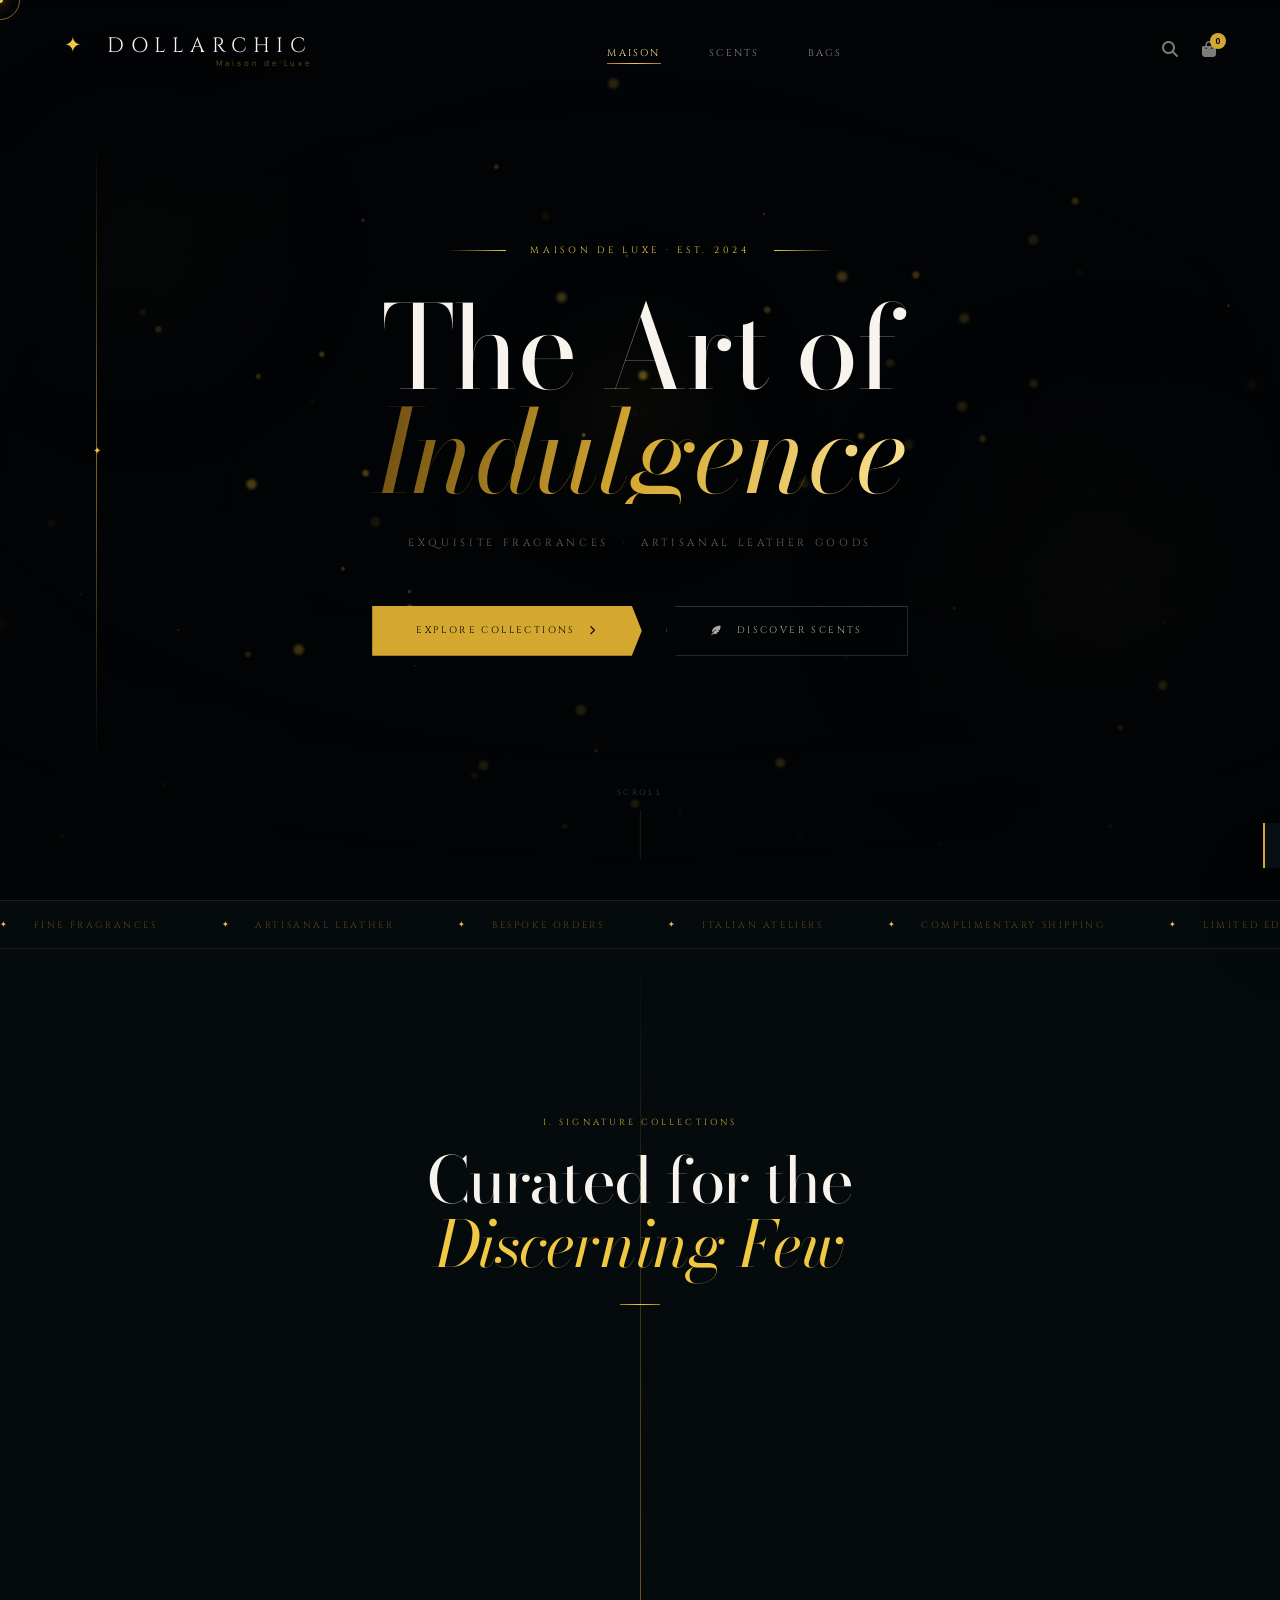
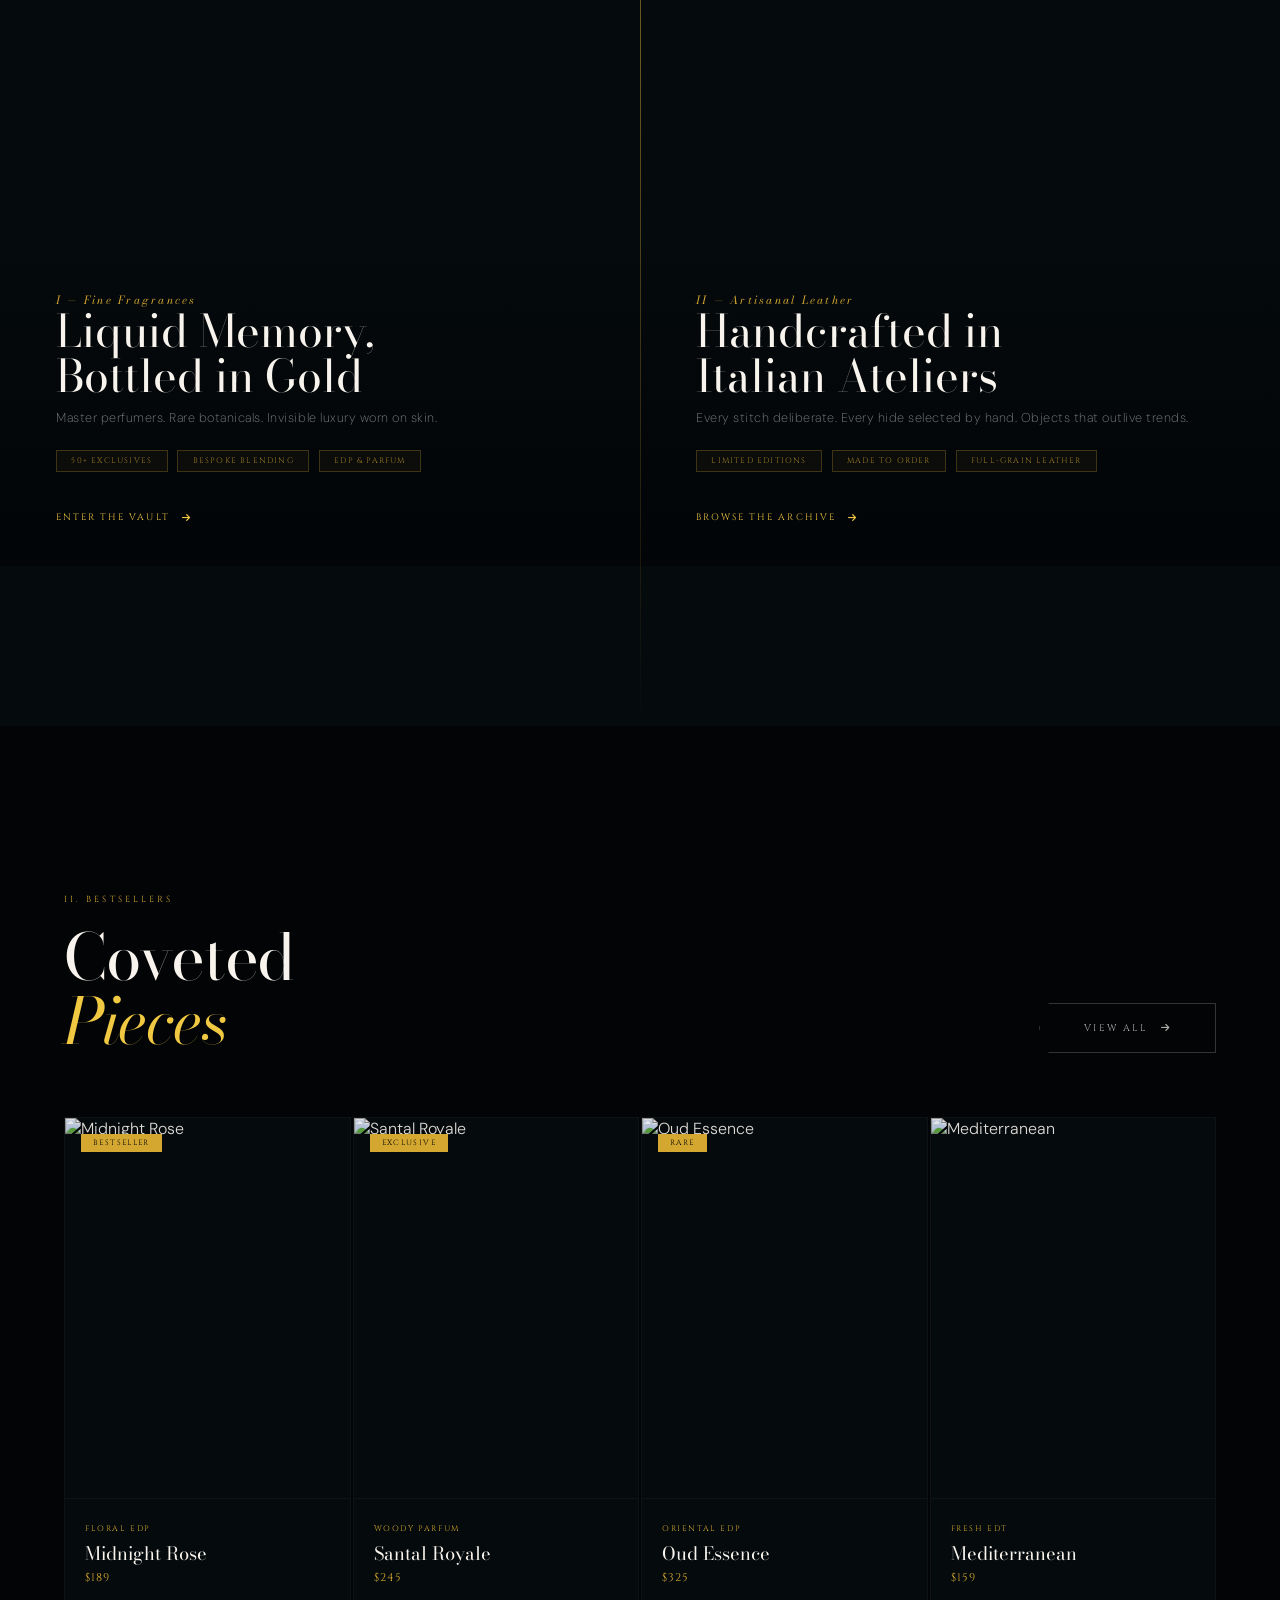
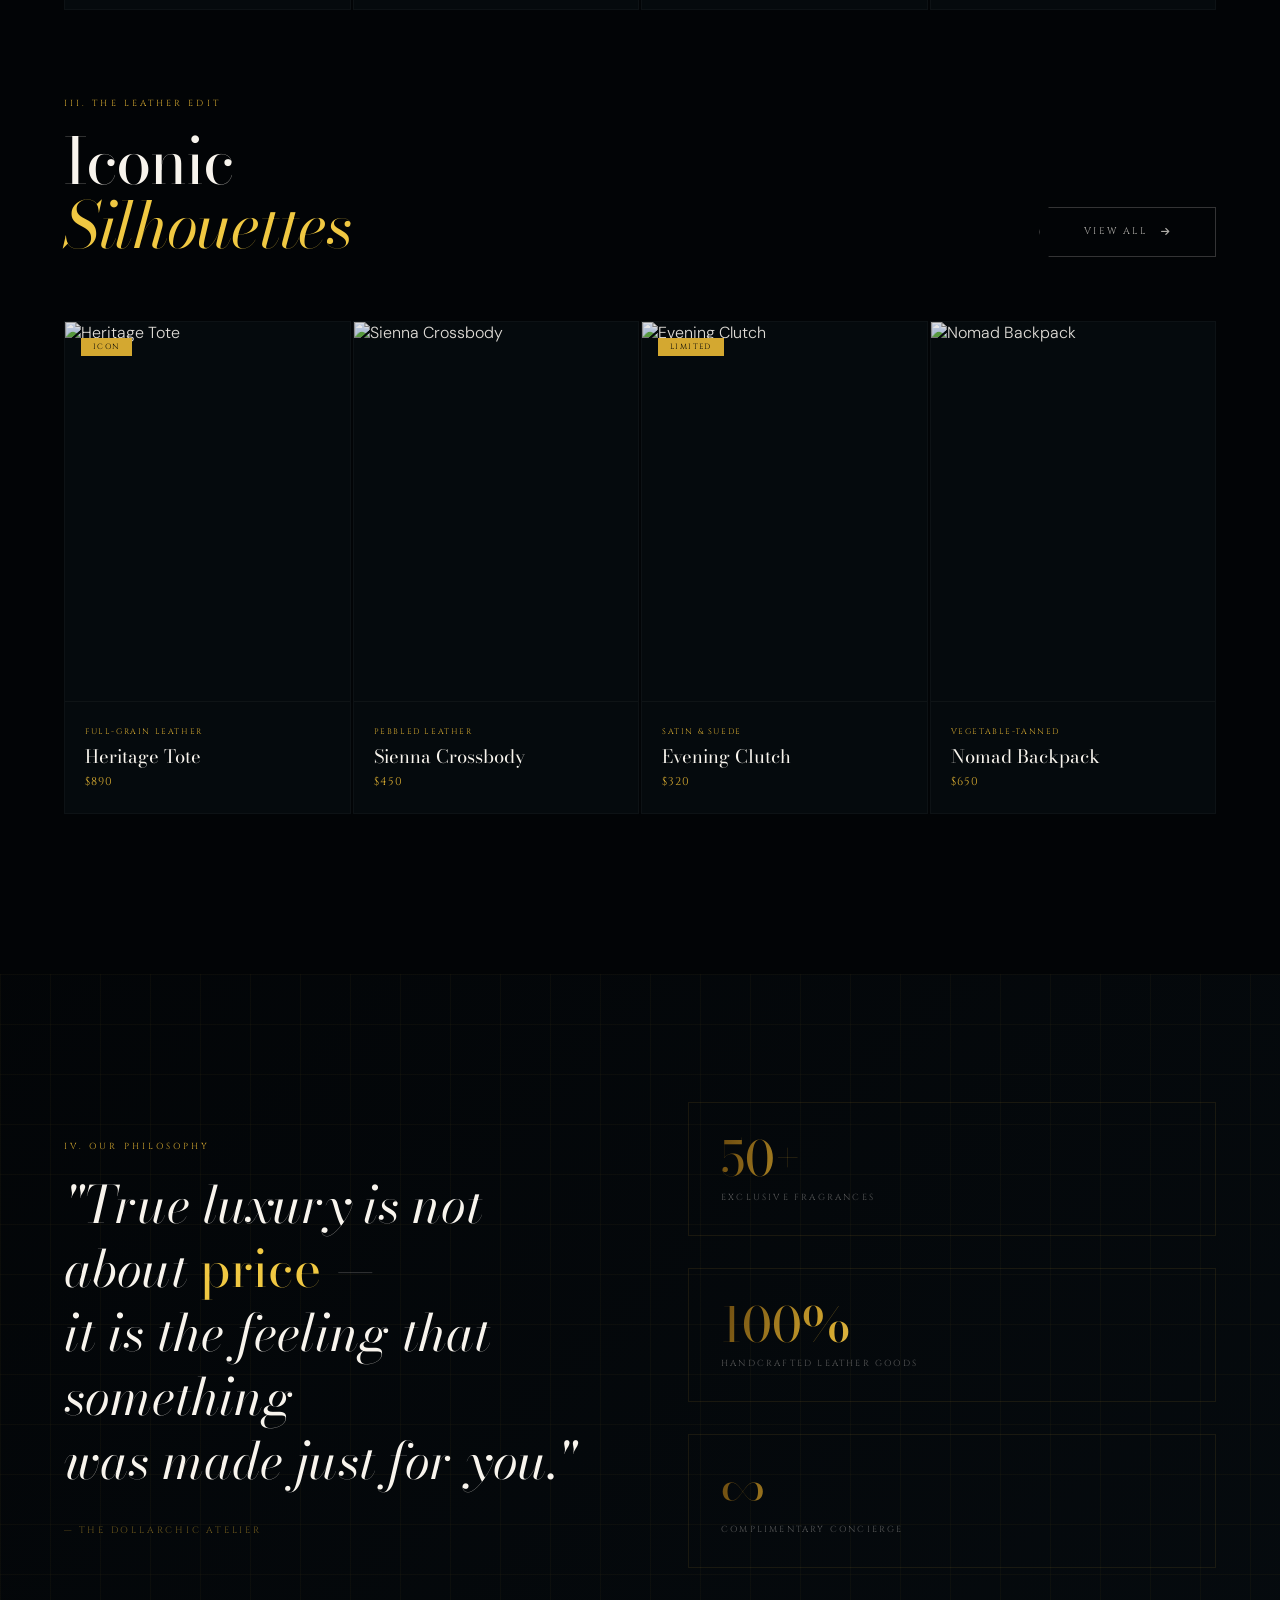
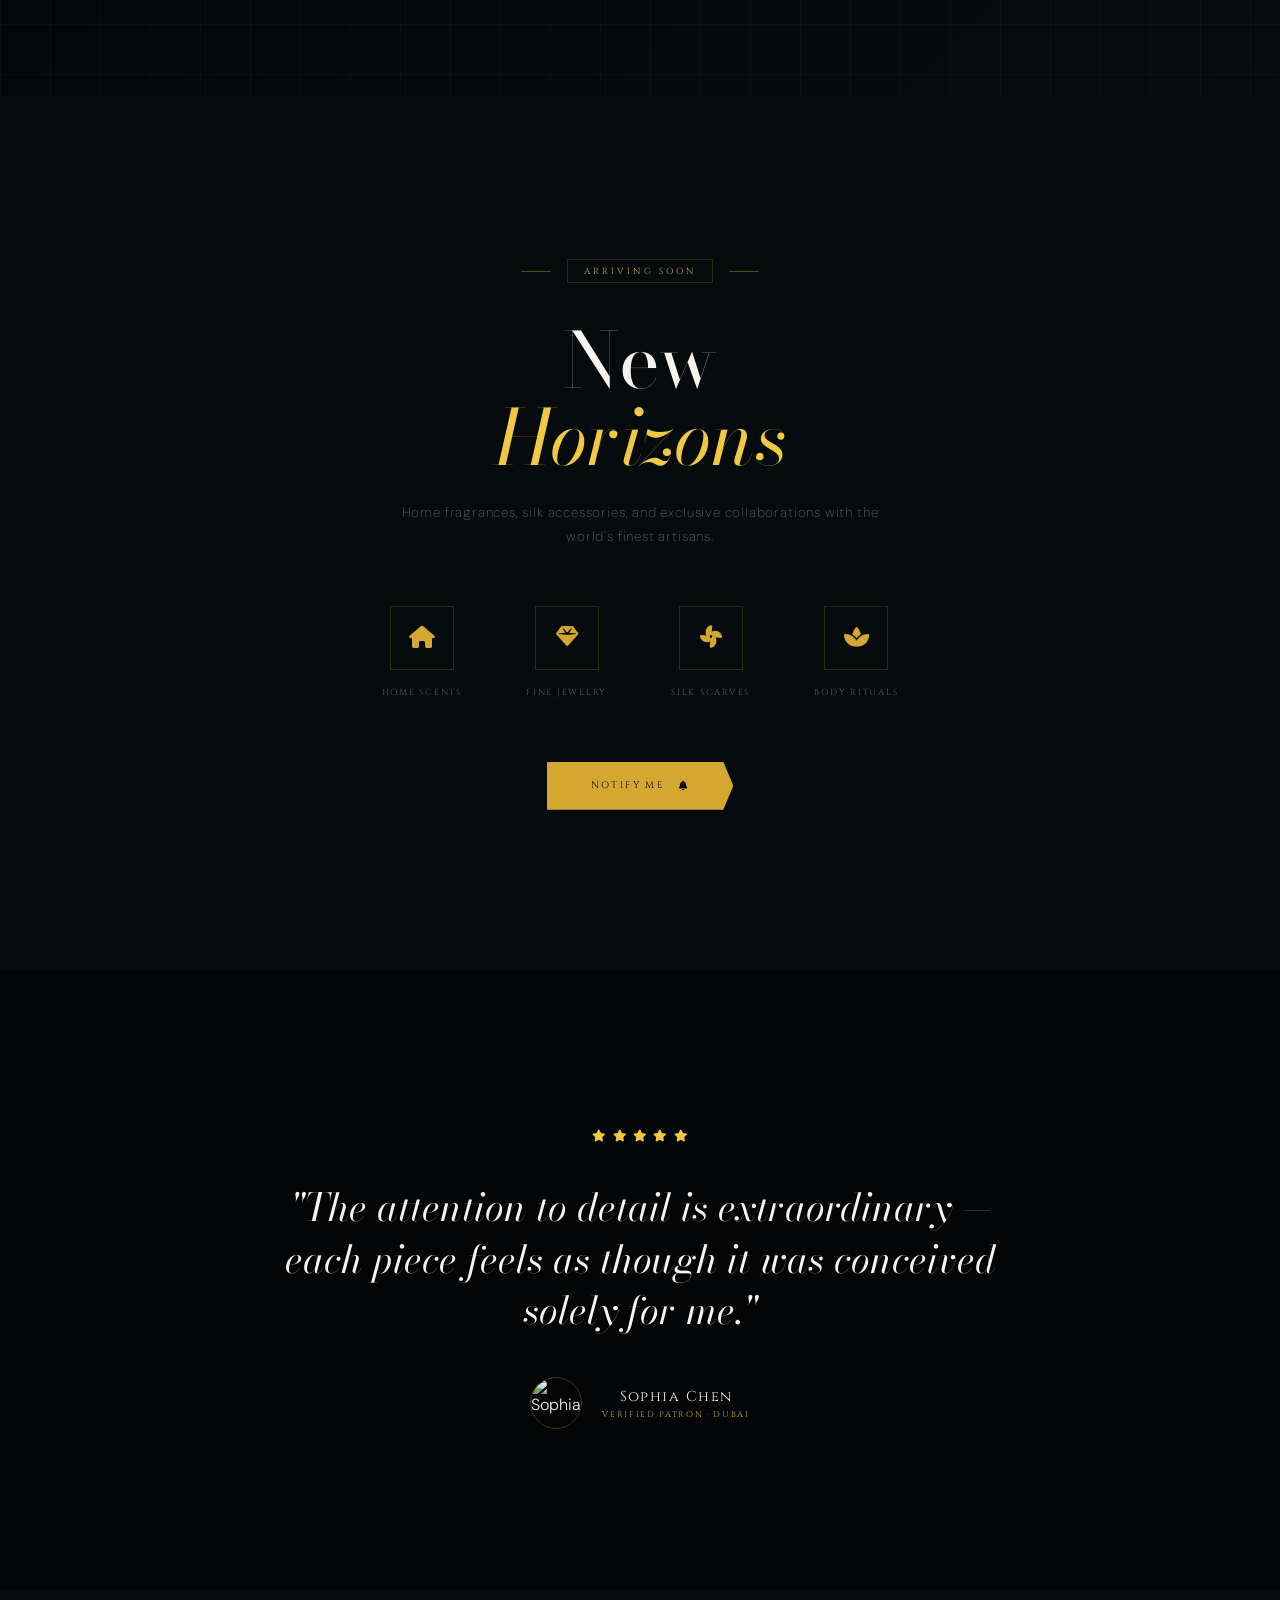
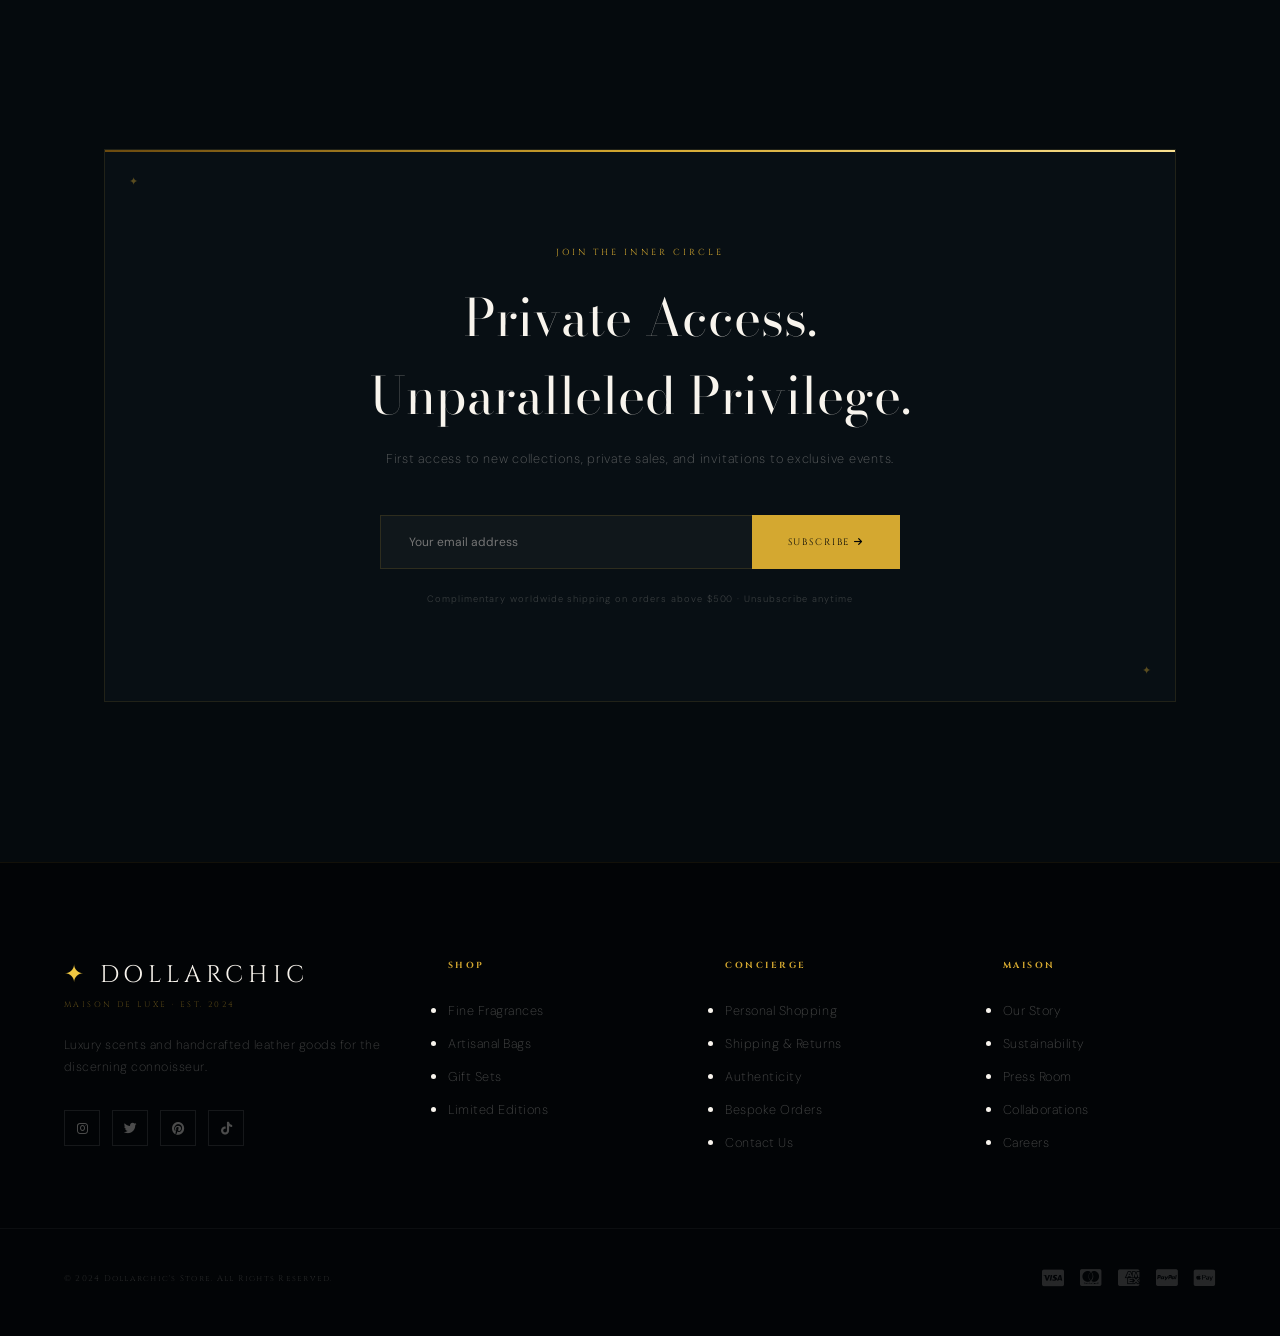
==== commit 2bd86ea0: "removed logout from homepage" ====
--- a/index.html
+++ b/index.html
@@ -992,7 +992,6 @@
     <a href="#" class="active">Maison</a>
     <a href="scents.html">Scents</a>
     <a href="bags.html">Bags</a>
-    <a href="#">Atelier</a>
     <a href="search.html"><i class="fas fa-search"></i> Search</a>
   </div>
   <div class="sidebar-footer">
@@ -1017,7 +1016,7 @@
       <li><a href="#" class="active">Maison</a></li>
       <li><a href="scents.html">Scents</a></li>
       <li><a href="bags.html">Bags</a></li>
-      <li><a href="#">Atelier</a></li>
+    
     </ul>
     <div class="nav-actions">
       <div class="auth-indicator" id="authIndicator"></div>
@@ -1429,11 +1428,8 @@
       <a href="profile.html" class="profile-avatar-btn">
         <div class="avatar-circle"><i class="fas fa-user"></i></div>
         <span class="avatar-text">${firstName}</span>
-      </a>
-      <button class="logout-btn" id="logoutBtn">
-        <i class="fas fa-sign-out-alt"></i>
-        <span>Exit</span>
-      </button>`;
+      </a>`;
+
     authContainer.innerHTML = authHTML;
     if (sidebarAuth) sidebarAuth.innerHTML = authHTML;
     
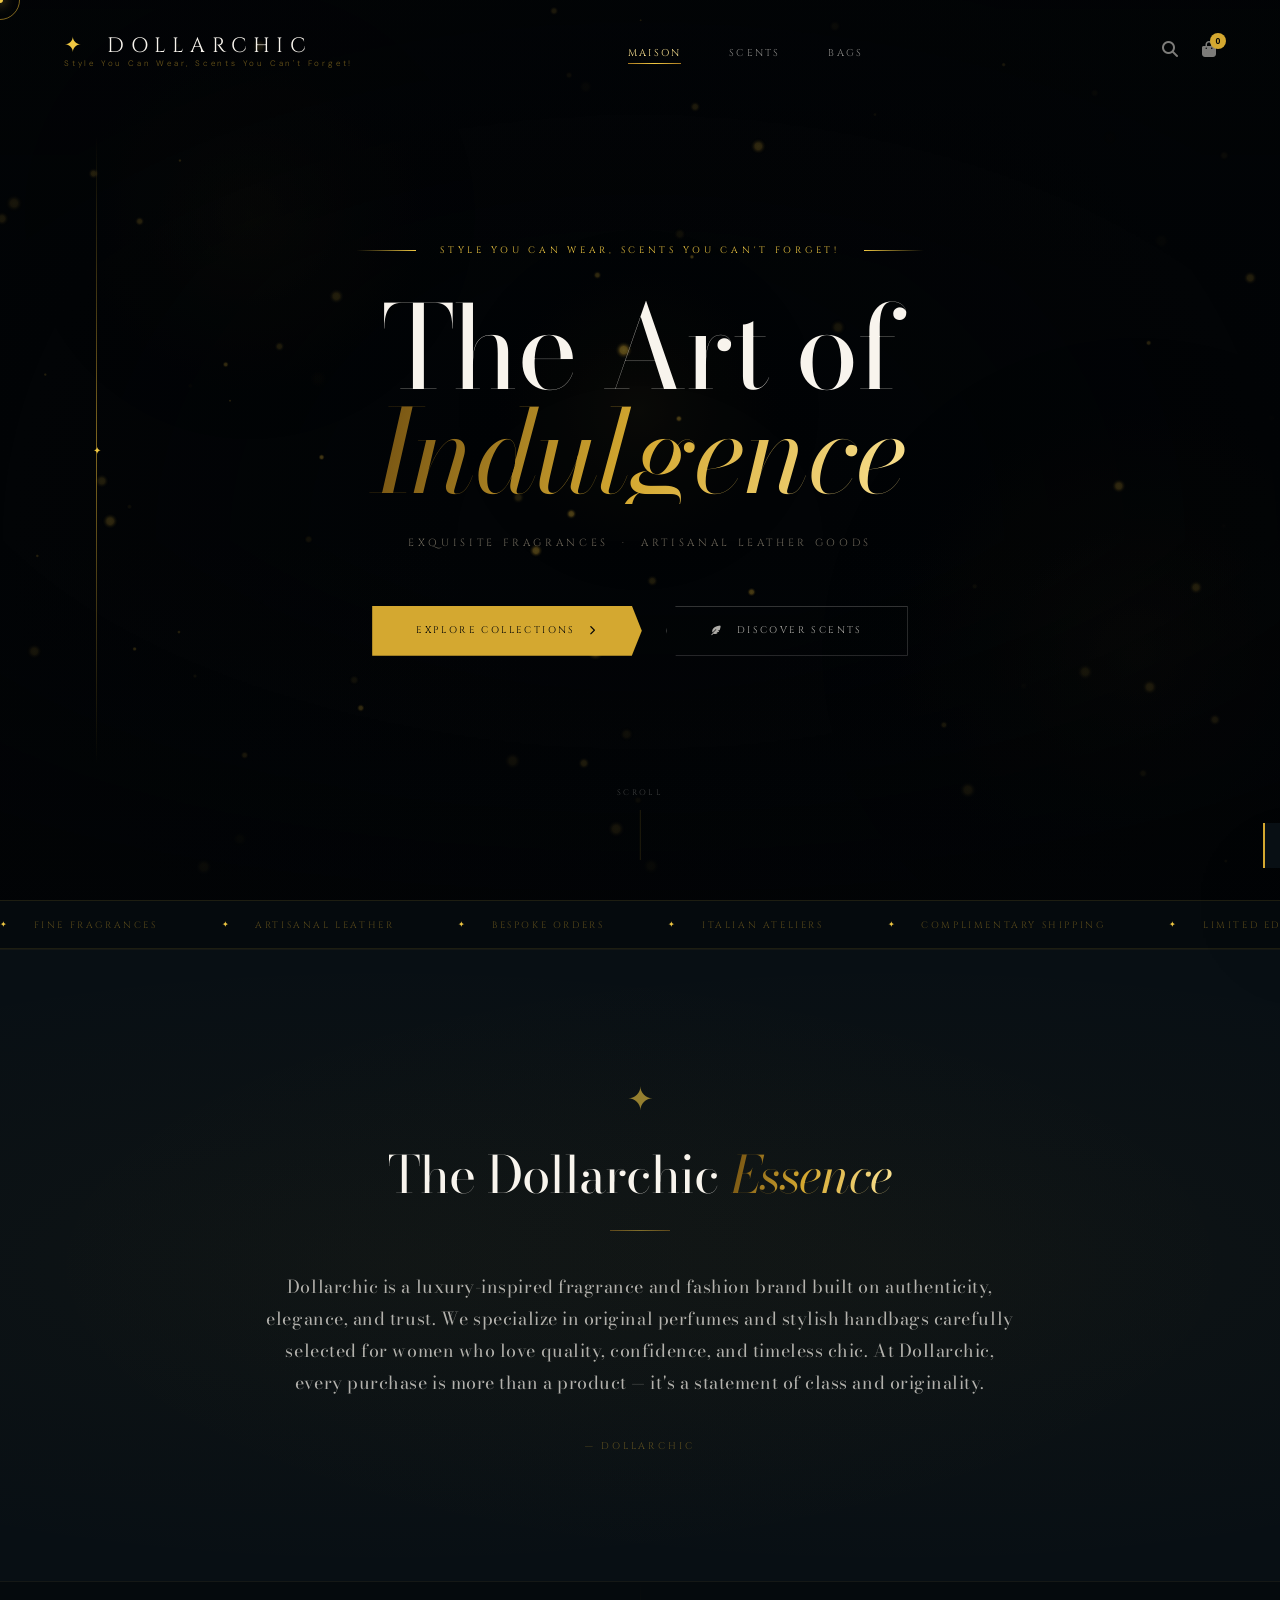
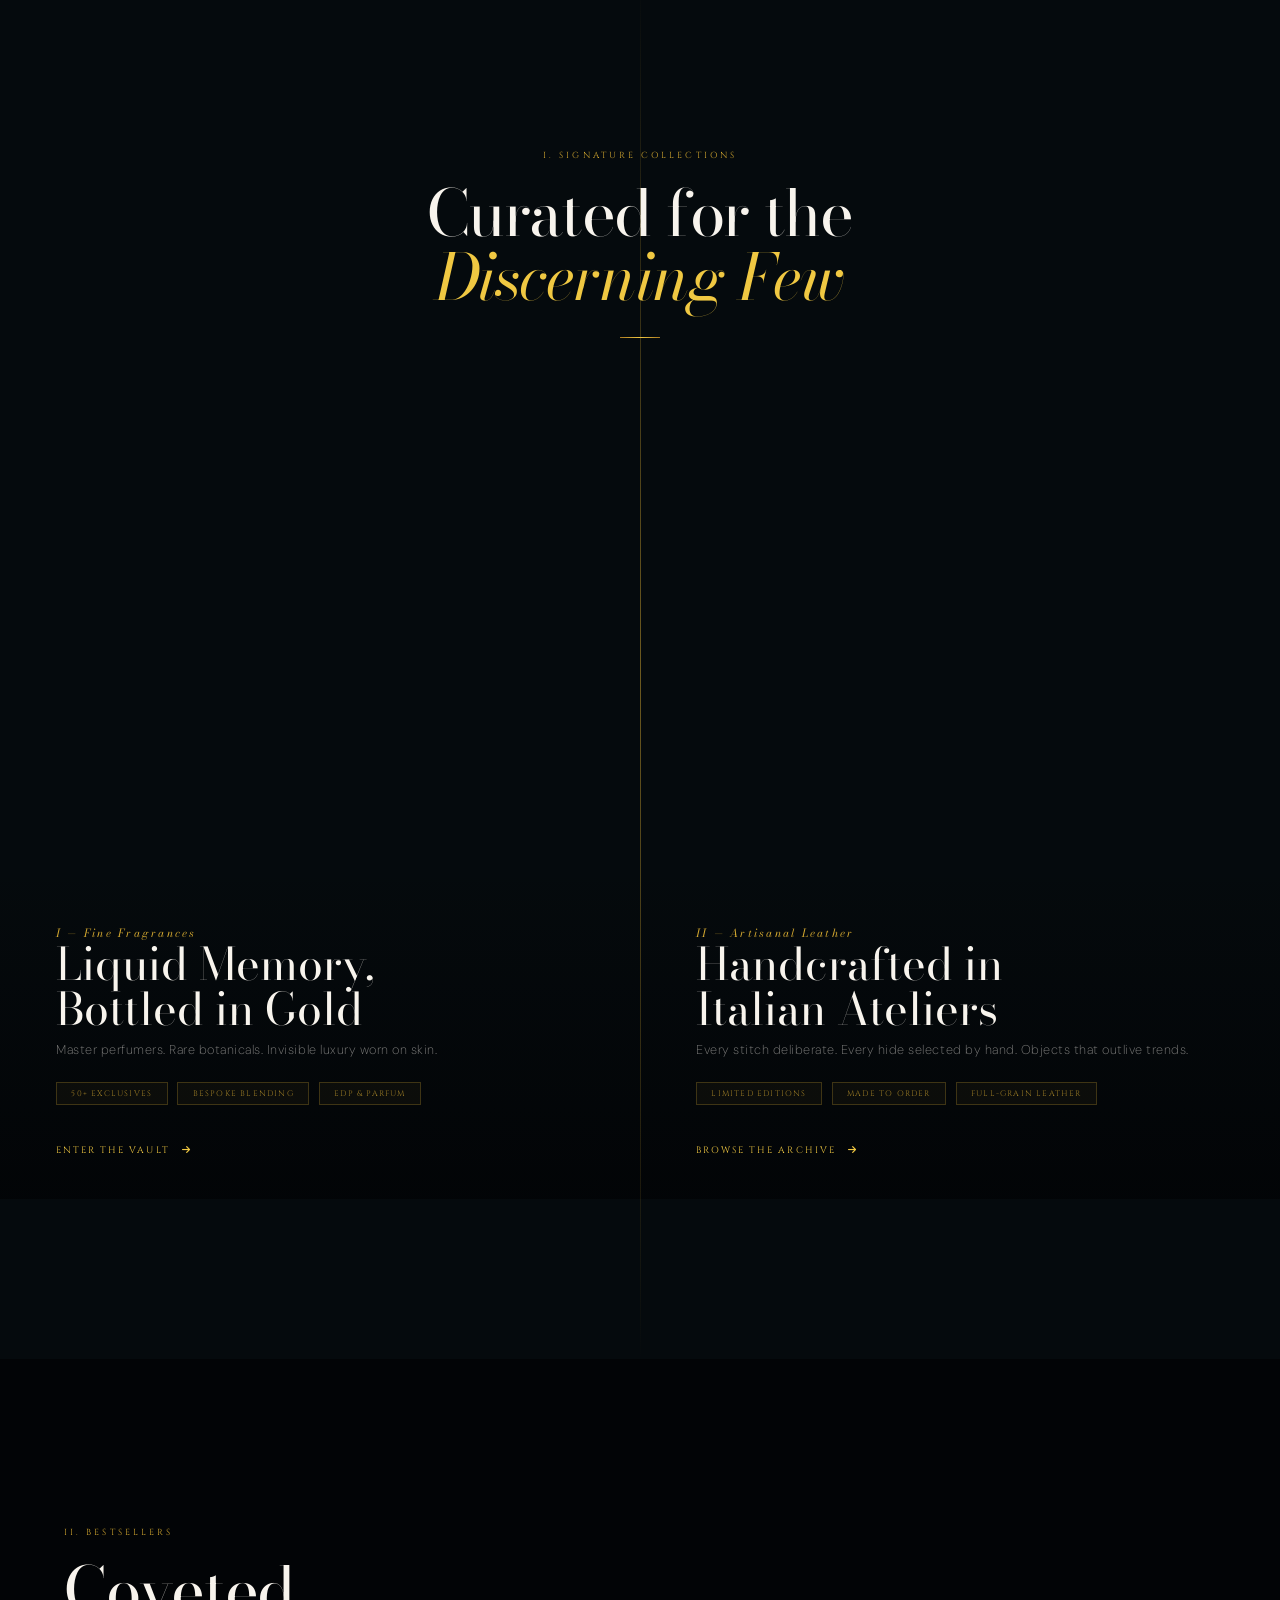
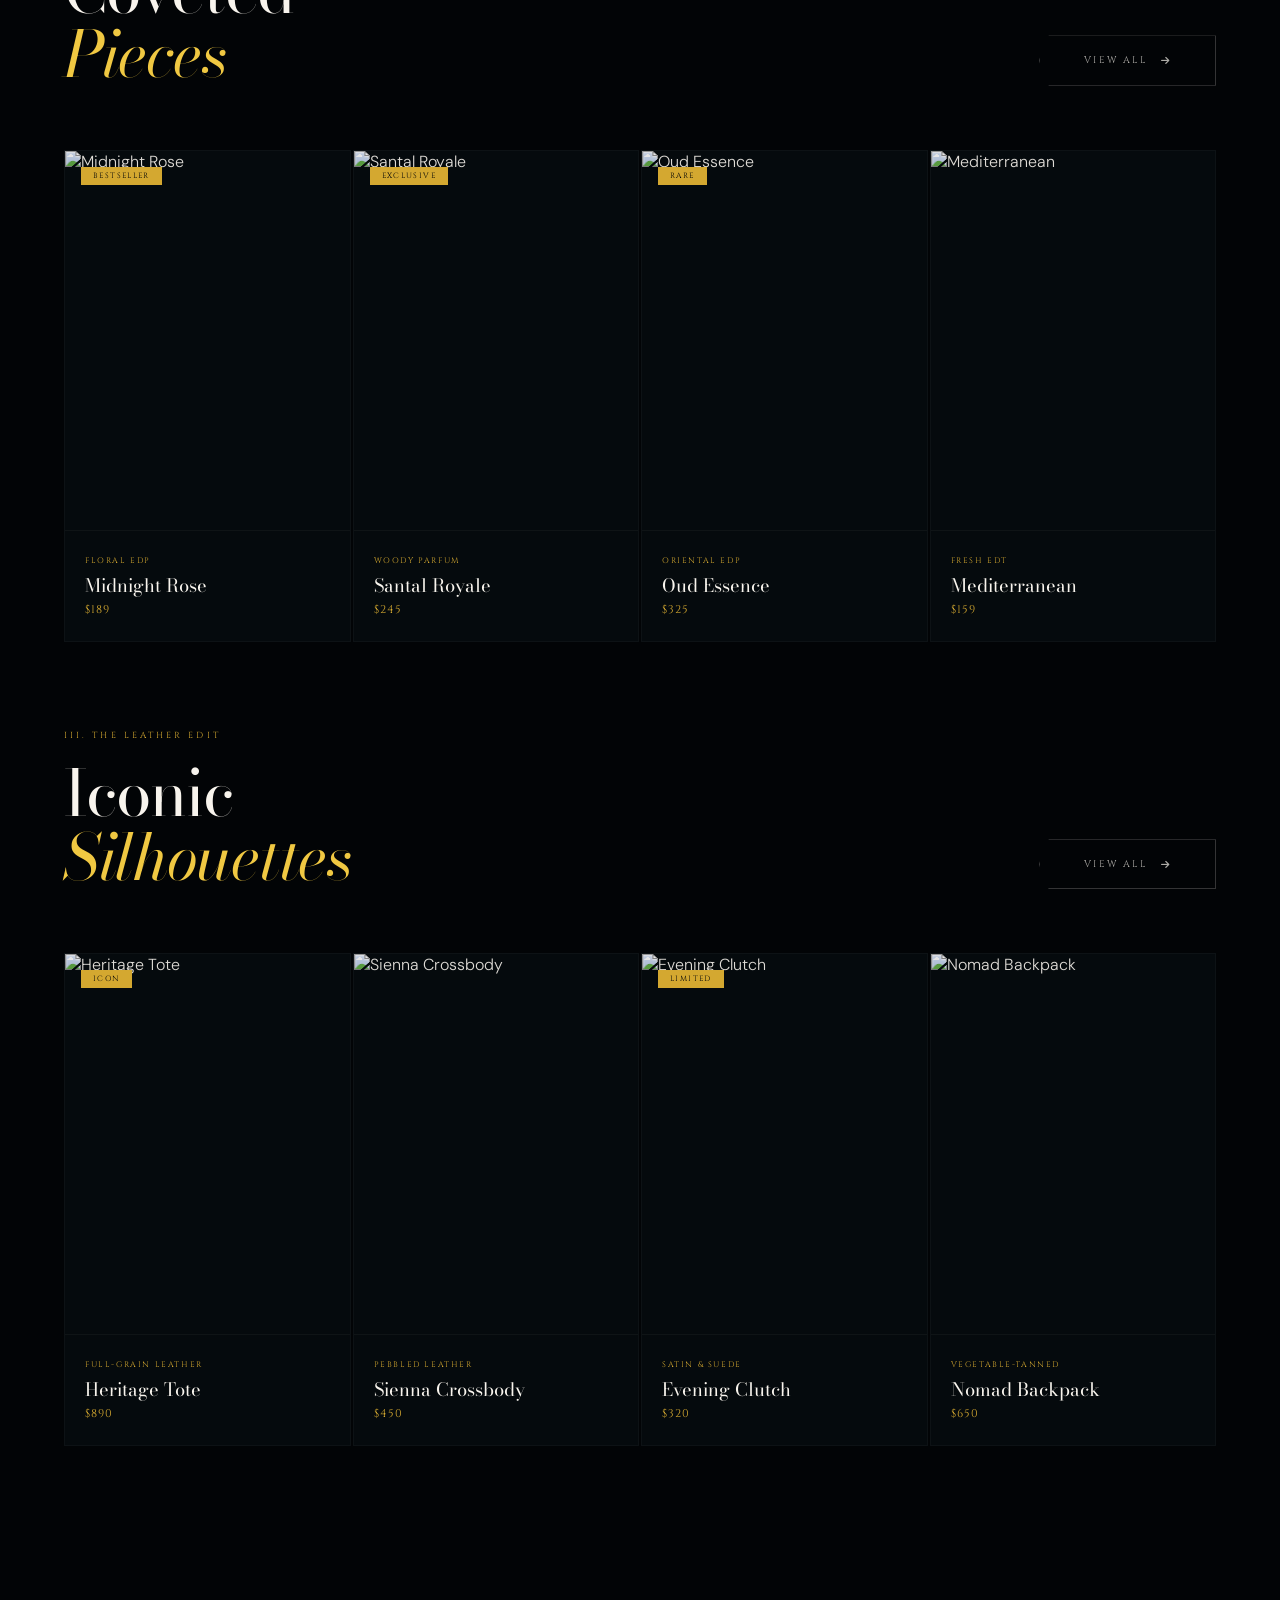
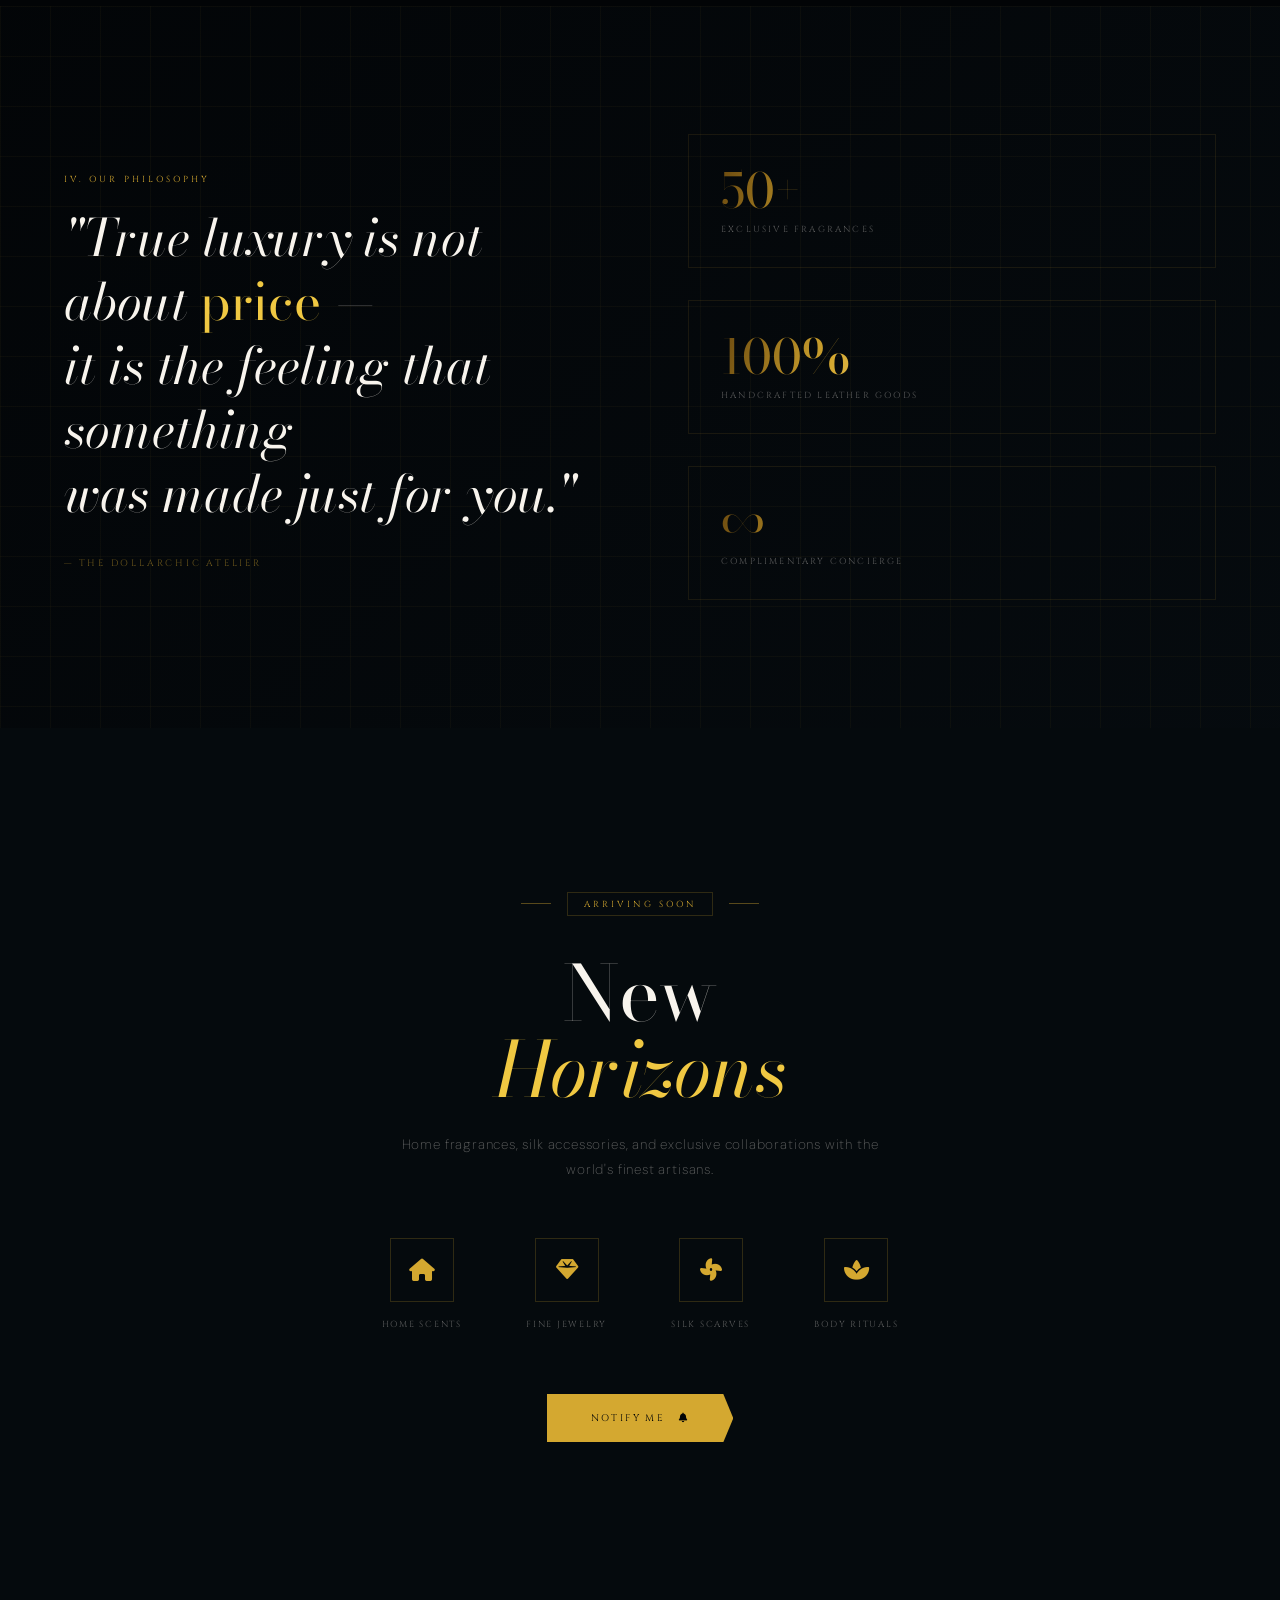
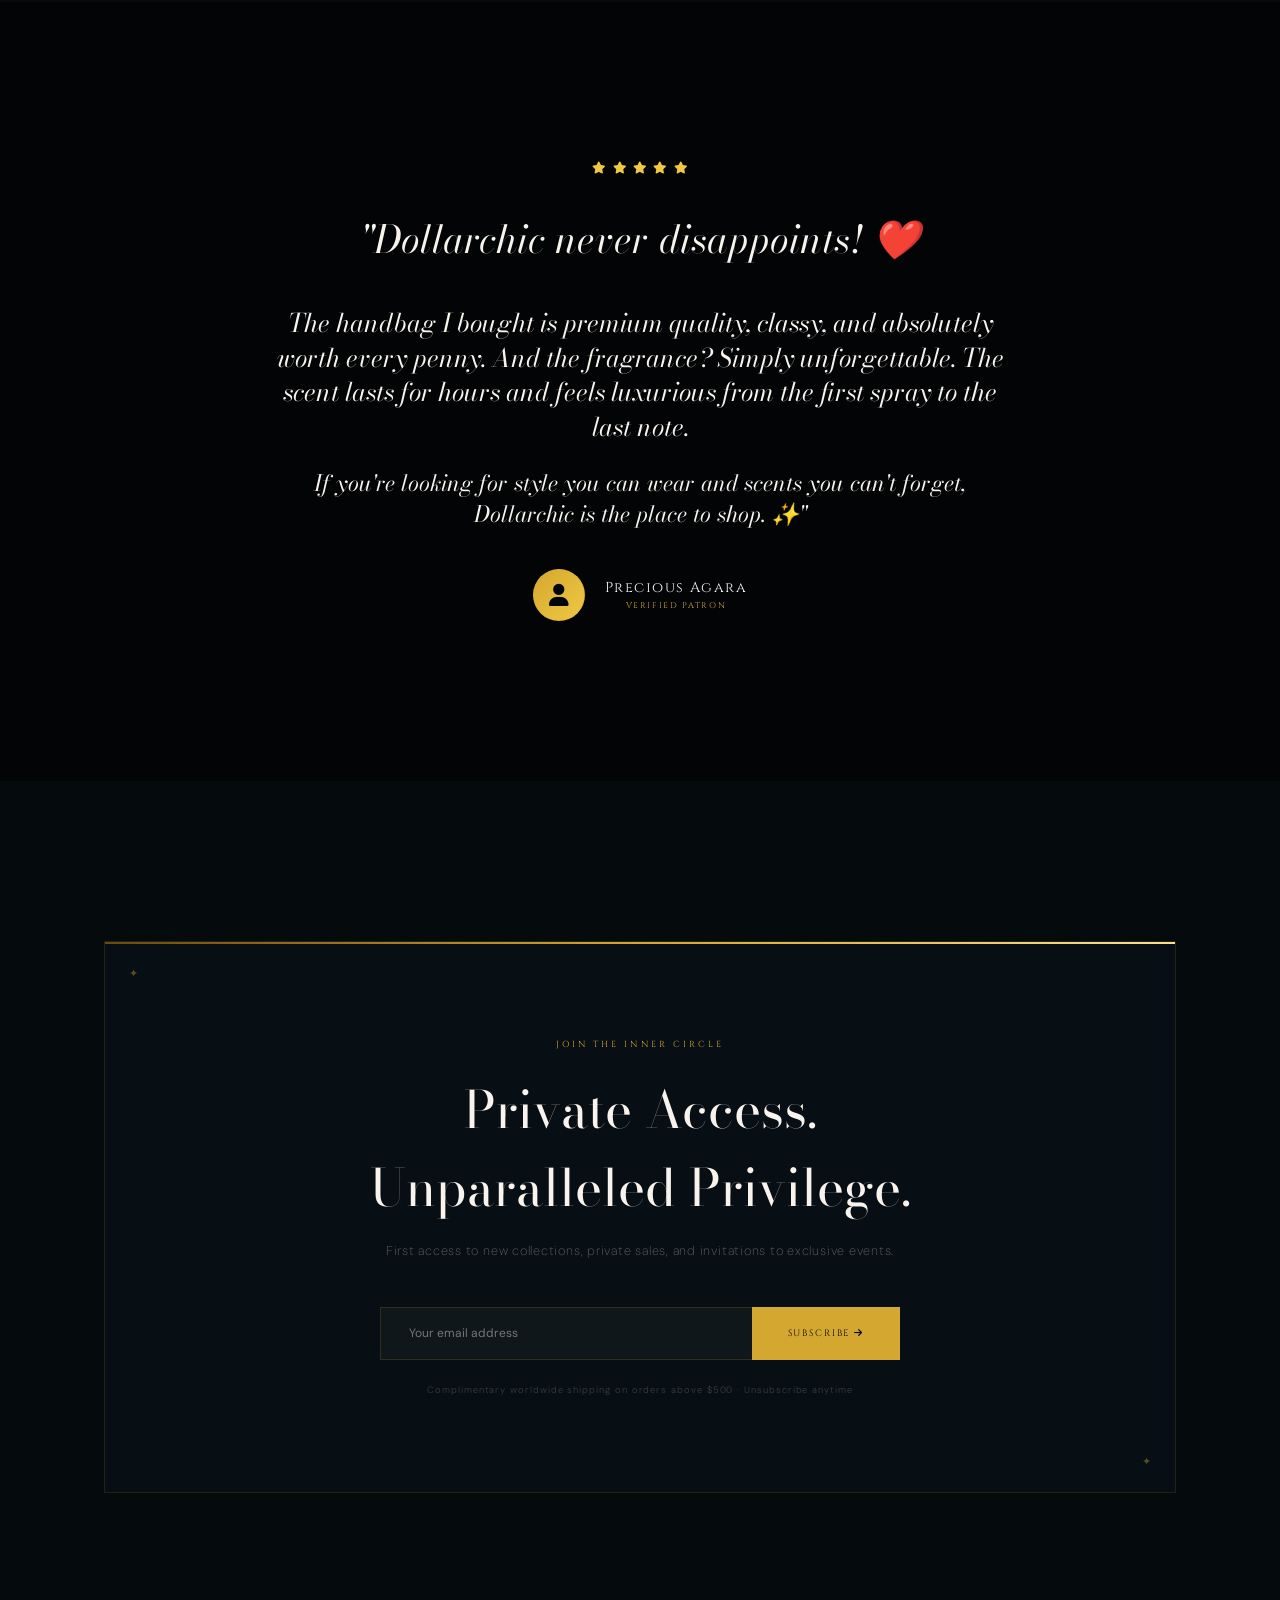
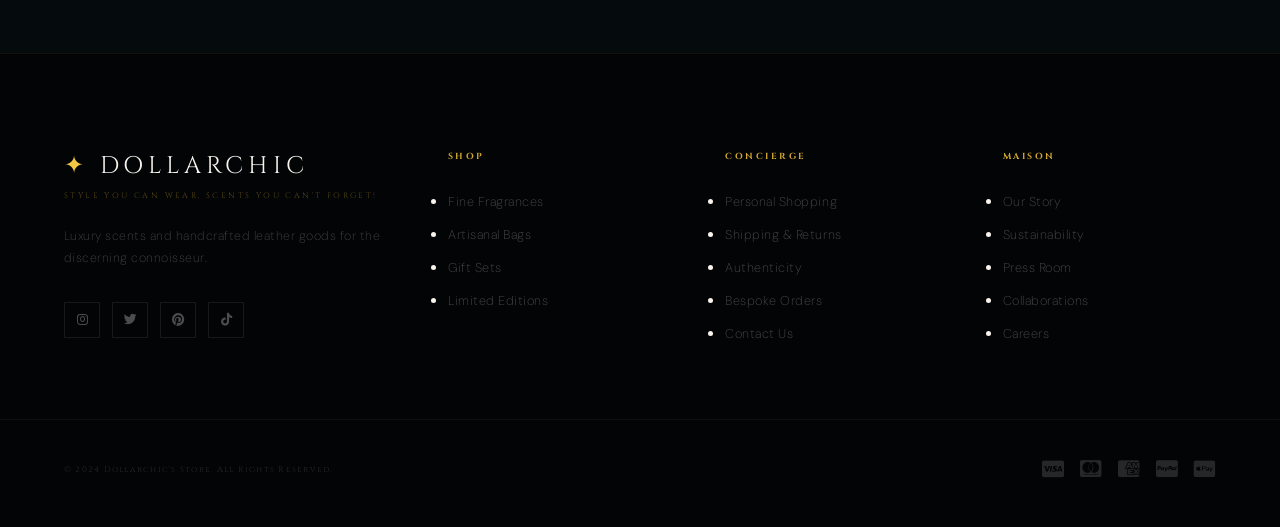
==== commit 9c242adb: "Text changes" ====
--- a/index.html
+++ b/index.html
@@ -3,7 +3,7 @@
 <head>
 <meta charset="UTF-8">
 <meta name="viewport" content="width=device-width, initial-scale=1.0">
-<title>DOLLARCHIC — Maison de Luxe</title>
+<title>DOLLARCHIC — Style You Can Wear, Scents You Can't Forget!</title>
 
 <link rel="preconnect" href="https://fonts.googleapis.com">
 <link href="https://fonts.googleapis.com/css2?family=Bodoni+Moda:ital,opsz,wght@0,6..96,300;0,6..96,400;0,6..96,500;1,6..96,300;1,6..96,400&family=Cinzel:wght@300;400;500&family=DM+Sans:wght@200;300;400&display=swap" rel="stylesheet">
@@ -894,6 +894,125 @@
   color: var(--bone); margin-bottom: 1.5rem;
 }
 .cart-subtotal-row span:last-child { color: var(--gold-3); }
+
+/* ─── BRAND BIO ─── */
+.brand-bio {
+  background: var(--deep);
+  padding: 8rem 0;
+  position: relative;
+  overflow: hidden;
+  border-top: 1px solid rgba(212,168,48,0.06);
+  border-bottom: 1px solid rgba(212,168,48,0.06);
+}
+
+.brand-bio::before {
+  content: '';
+  position: absolute;
+  top: 0;
+  left: 0;
+  right: 0;
+  bottom: 0;
+  background: 
+    radial-gradient(ellipse at 30% 50%, rgba(212,168,48,0.03) 0%, transparent 70%),
+    radial-gradient(ellipse at 70% 50%, rgba(212,168,48,0.03) 0%, transparent 70%);
+  pointer-events: none;
+}
+
+.bio-wrap {
+  max-width: 900px;
+  margin: 0 auto;
+  padding: 0 2rem;
+  position: relative;
+  z-index: 1;
+}
+
+.bio-content {
+  text-align: center;
+}
+
+.bio-icon {
+  font-size: 2rem;
+  color: var(--gold-3);
+  margin-bottom: 1.5rem;
+  opacity: 0.6;
+  animation: starPulse 3s ease-in-out infinite;
+  display: inline-block;
+}
+
+.bio-title {
+  font-family: var(--serif);
+  font-size: clamp(2.2rem, 4vw, 3.5rem);
+  font-weight: 300;
+  line-height: 1.2;
+  color: var(--bone);
+  margin-bottom: 1.5rem;
+  letter-spacing: -0.02em;
+}
+
+.bio-title em {
+  font-style: italic;
+  background: var(--grad-gold);
+  -webkit-background-clip: text;
+  background-clip: text;
+  color: transparent;
+  background-size: 200% 100%;
+  animation: shimmerText 4s ease infinite;
+}
+
+.bio-divider {
+  width: 60px;
+  height: 1px;
+  background: var(--grad-gold-sm);
+  margin: 0 auto 2.5rem;
+  opacity: 0.5;
+}
+
+.bio-text {
+  font-family: var(--serif);
+  font-size: clamp(1rem, 1.4vw, 1.25rem);
+  font-weight: 300;
+  line-height: 1.8;
+  color: rgba(248,244,237,0.7);
+  max-width: 750px;
+  margin: 0 auto 2.5rem;
+  letter-spacing: 0.03em;
+}
+
+.bio-signature {
+  font-family: var(--display);
+  font-size: 0.6rem;
+  letter-spacing: 0.3em;
+  text-transform: uppercase;
+  color: rgba(212,168,48,0.4);
+}
+
+/* Mobile responsiveness for bio */
+@media (max-width: 768px) {
+  .brand-bio {
+    padding: 5rem 0;
+  }
+  .bio-text {
+    font-size: 1rem;
+    line-height: 1.7;
+  }
+}
+
+.test-avatar-placeholder {
+  width: 52px;
+  height: 52px;
+  border-radius: 50%;
+  background: linear-gradient(135deg, var(--gold-2), var(--gold-3));
+  display: flex;
+  align-items: center;
+  justify-content: center;
+  border: 1px solid rgba(212,168,48,0.3);
+  flex-shrink: 0;
+}
+
+.test-avatar-placeholder i {
+  font-size: 1.4rem;
+  color: var(--void);
+}
 
 /* Toast */
 .toast {
@@ -976,7 +1095,7 @@
 <!-- LOADER -->
 <div id="loader">
   <div class="loader-logo">DOLLARCHIC</div>
-  <div class="loader-sub">Maison de Luxe · Est. 2024</div>
+  <div class="loader-sub">Style You Can Wear, Scents You Can't Forget!</div>
   <div class="loader-bar-wrap"><div class="loader-bar"></div></div>
 </div>
 
@@ -1006,7 +1125,7 @@
     <div class="nav-left">
       <a href="#" class="nav-logo">
         DOLLARCHIC
-        <span class="logo-tagline">Maison de Luxe</span>
+        <span class="logo-tagline">Style You Can Wear, Scents You Can't Forget!</span>
       </a>
       <button class="menu-toggle" id="menuToggleBtn">
         <i class="fas fa-bars"></i> Menu
@@ -1037,7 +1156,7 @@
   <div class="hero-content">
     <div class="hero-eyebrow">
       <span class="eyebrow-line"></span>
-      <span class="eyebrow-text">Maison de Luxe · Est. 2024</span>
+      <span class="eyebrow-text">Style You Can Wear, Scents You Can't Forget!</span>
       <span class="eyebrow-line right"></span>
     </div>
     <h1 class="hero-title">
@@ -1059,6 +1178,21 @@
 <div class="ticker-wrap">
   <div class="ticker-inner" id="ticker"></div>
 </div>
+
+<!-- BRAND BIO - DOLLARCHIC STATEMENT -->
+<section class="brand-bio">
+  <div class="bio-wrap">
+    <div class="bio-content sr">
+      <div class="bio-icon">✦</div>
+      <h2 class="bio-title">The Dollarchic <em>Essence</em></h2>
+      <div class="bio-divider"></div>
+      <p class="bio-text">
+        Dollarchic is a luxury-inspired fragrance and fashion brand built on authenticity, elegance, and trust. We specialize in original perfumes and stylish handbags carefully selected for women who love quality, confidence, and timeless chic. At Dollarchic, every purchase is more than a product — it's a statement of class and originality.
+      </p>
+      <div class="bio-signature">— Dollarchic</div>
+    </div>
+  </div>
+</section>
 
 <!-- COLLECTIONS -->
 <section class="collections" id="collections">
@@ -1181,14 +1315,19 @@
   </div>
 </section>
 
+
 <!-- TESTIMONIAL -->
 <section class="testimonial-section">
   <div class="test-inner sr">
     <div class="test-stars"><i class="fas fa-star"></i><i class="fas fa-star"></i><i class="fas fa-star"></i><i class="fas fa-star"></i><i class="fas fa-star"></i></div>
-    <p class="test-quote">"The attention to detail is extraordinary — each piece feels as though it was conceived solely for me."</p>
+    <p class="test-quote">"Dollarchic never disappoints! ❤️</p>
+    <p class="test-quote" style="font-size: clamp(1rem, 2vw, 1.6rem); margin-bottom: 1.5rem;">The handbag I bought is premium quality, classy, and absolutely worth every penny. And the fragrance? Simply unforgettable. The scent lasts for hours and feels luxurious from the first spray to the last note.</p>
+    <p class="test-quote" style="font-size: clamp(1rem, 1.8vw, 1.4rem);">If you're looking for style you can wear and scents you can't forget, Dollarchic is the place to shop. ✨"</p>
     <div class="test-author">
-      <img src="https://randomuser.me/api/portraits/women/44.jpg" class="test-avatar" alt="Sophia">
-      <div><div class="test-name">Sophia Chen</div><div class="test-role">Verified Patron · Dubai</div></div>
+      <div class="test-avatar-placeholder">
+        <i class="fas fa-user"></i>
+      </div>
+      <div><div class="test-name">Precious Agara</div><div class="test-role">Verified Patron</div></div>
     </div>
   </div>
 </section>
@@ -1215,7 +1354,7 @@
   <div class="footer-grid">
     <div class="footer-brand">
       <div class="footer-logo-text"><span>✦</span> DOLLARCHIC</div>
-      <div class="footer-tagline">Maison de Luxe · Est. 2024</div>
+      <div class="footer-tagline">Style You Can Wear, Scents You Can't Forget!</div>
       <p>Luxury scents and handcrafted leather goods for the discerning connoisseur.</p>
       <div class="social-row">
         <a href="#" class="social-btn"><i class="fab fa-instagram"></i></a>
@@ -1401,7 +1540,7 @@
 /* ═══════════ TICKER ═══════════ */
 const tickerItems = [
   'Fine Fragrances', 'Artisanal Leather', 'Bespoke Orders', 'Italian Ateliers',
-  'Complimentary Shipping', 'Limited Editions', 'Maison de Luxe', 'Rare Botanicals'
+  'Complimentary Shipping', 'Limited Editions', 'Rare Botanicals'
 ];
 const ticker = document.getElementById('ticker');
 [...tickerItems, ...tickerItems, ...tickerItems].forEach(t => {
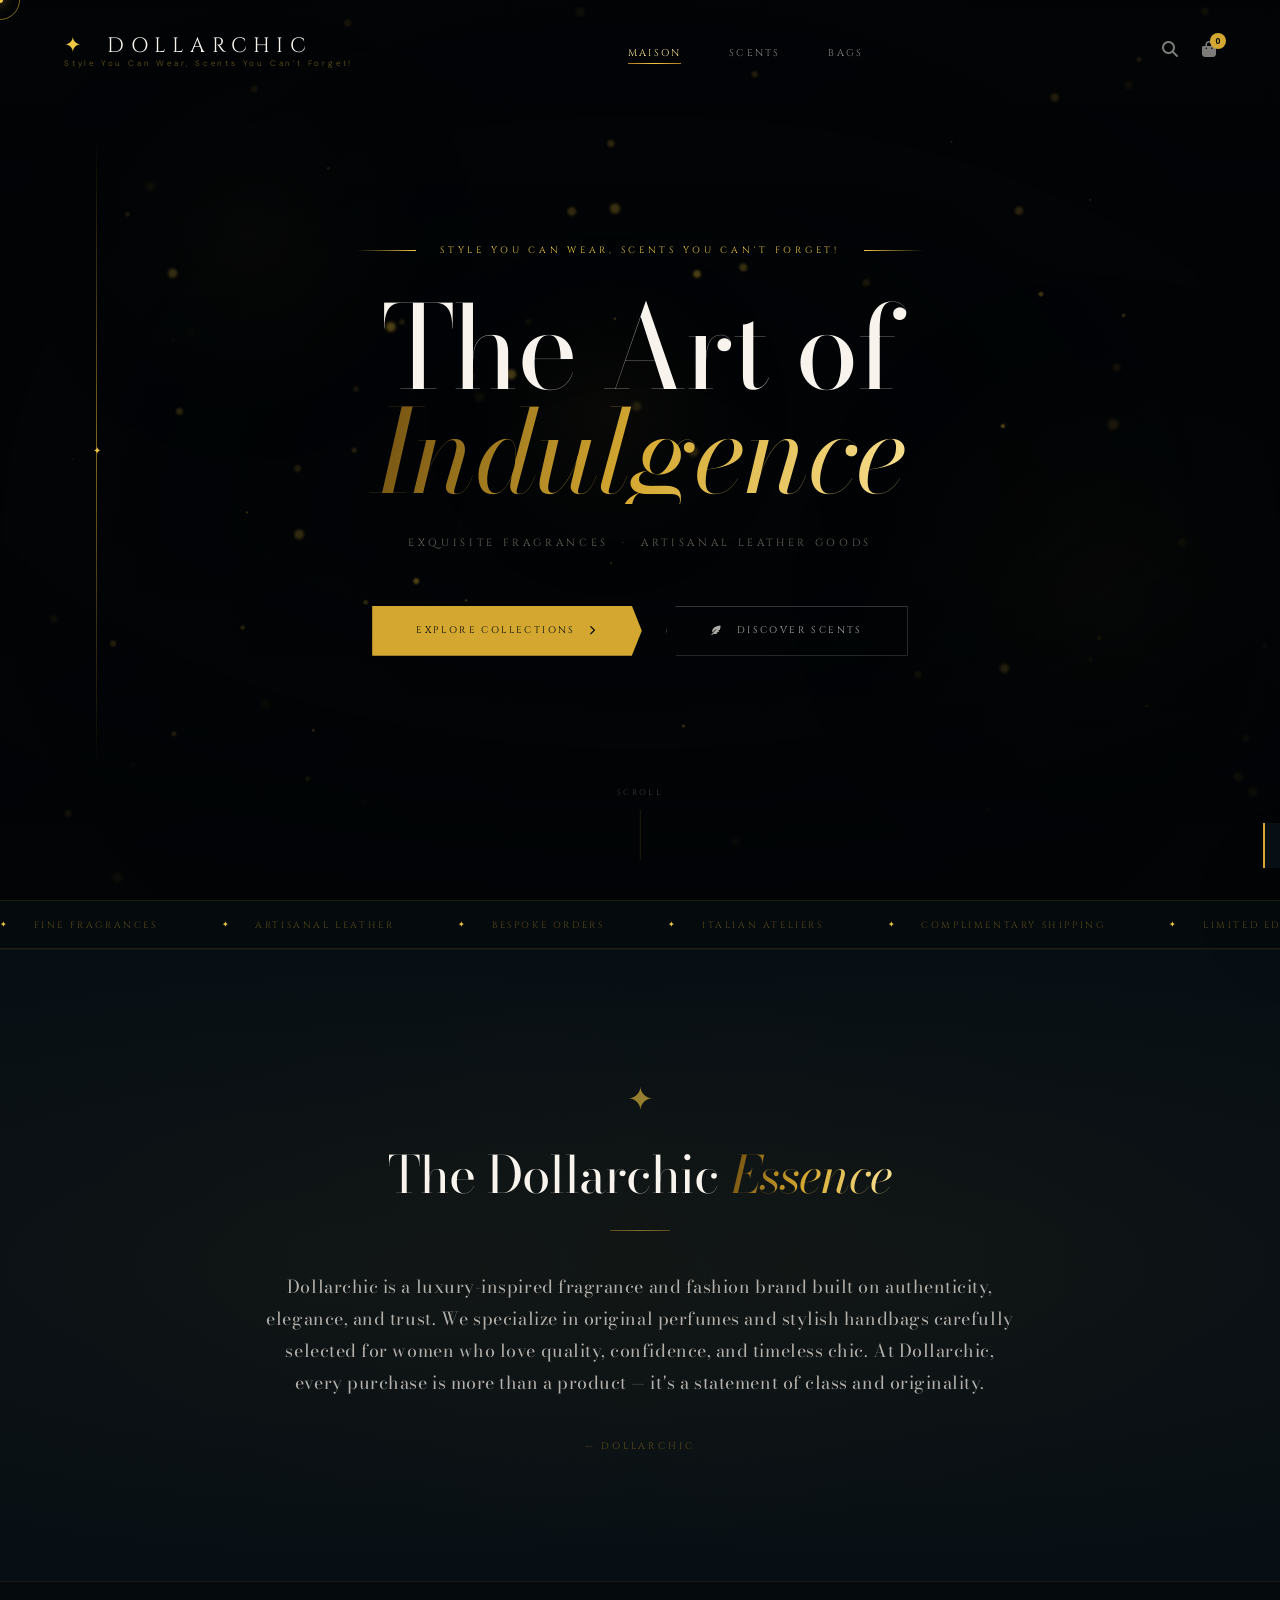
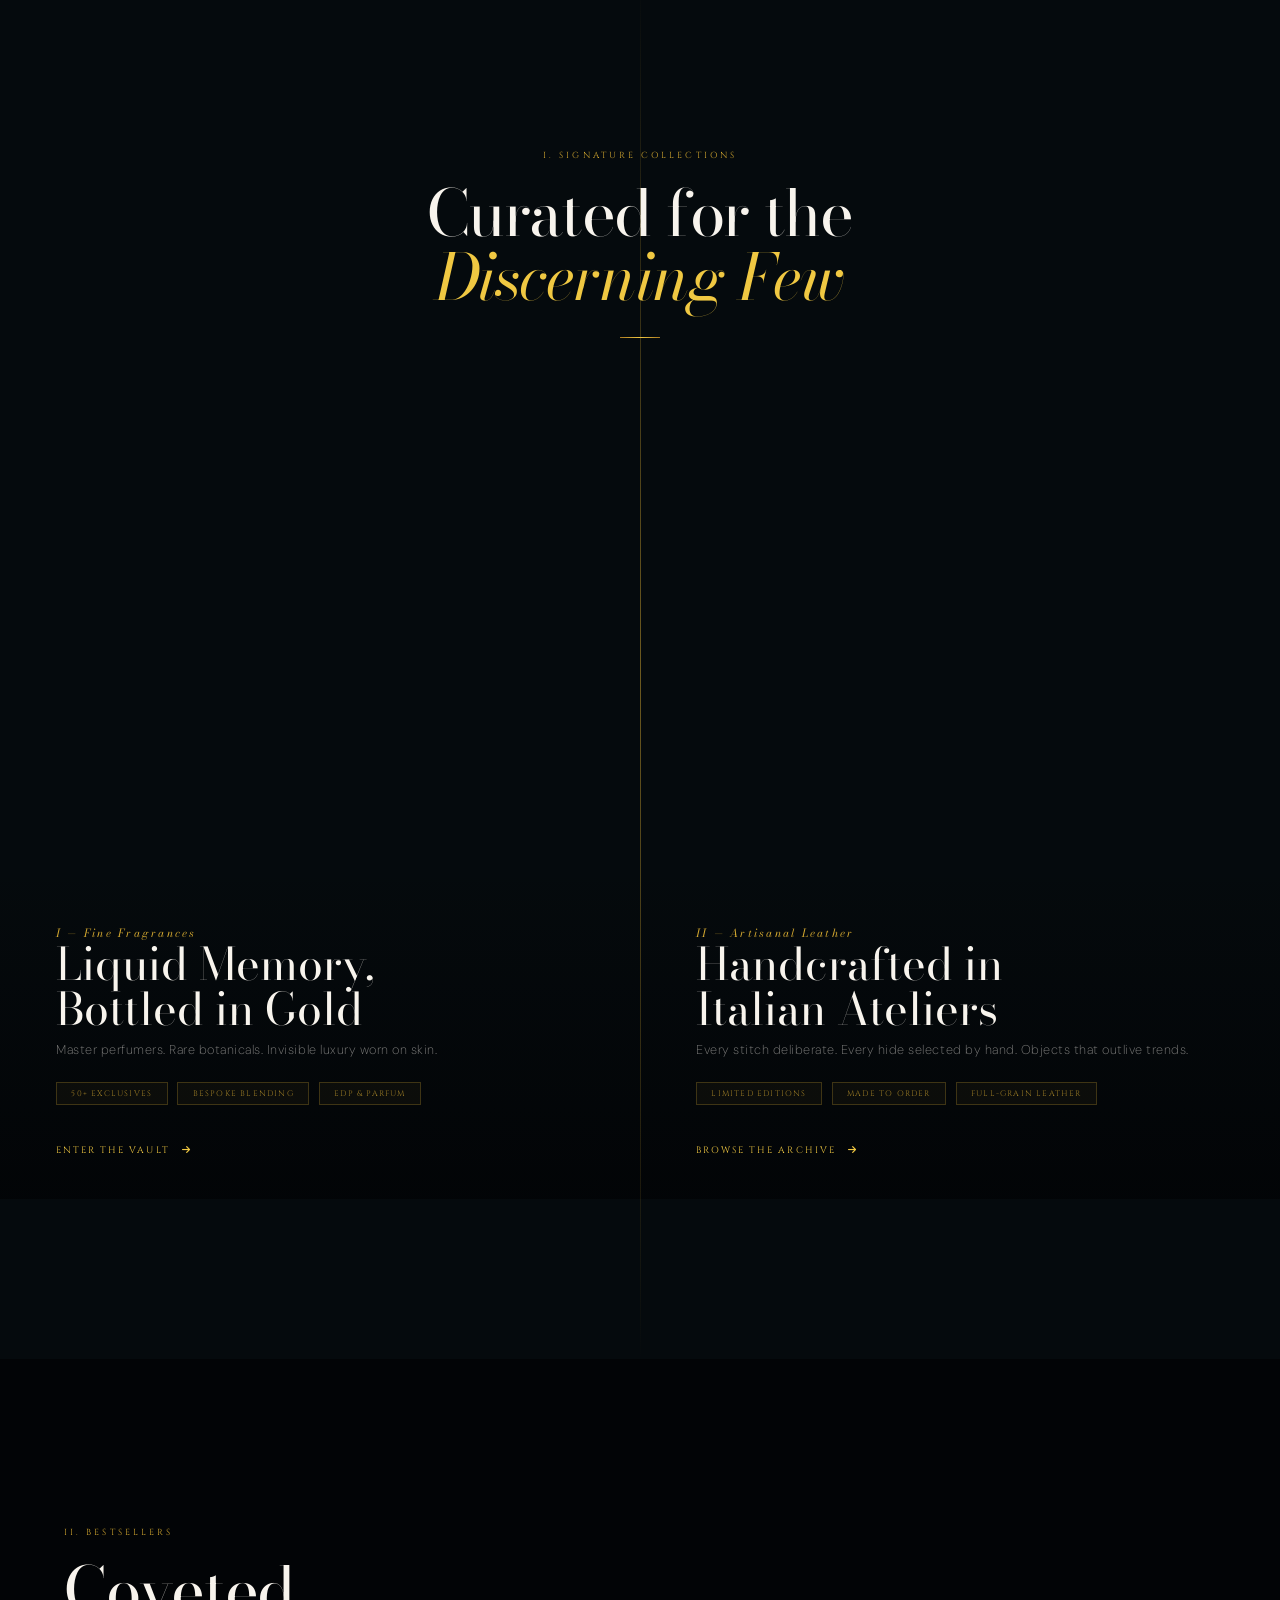
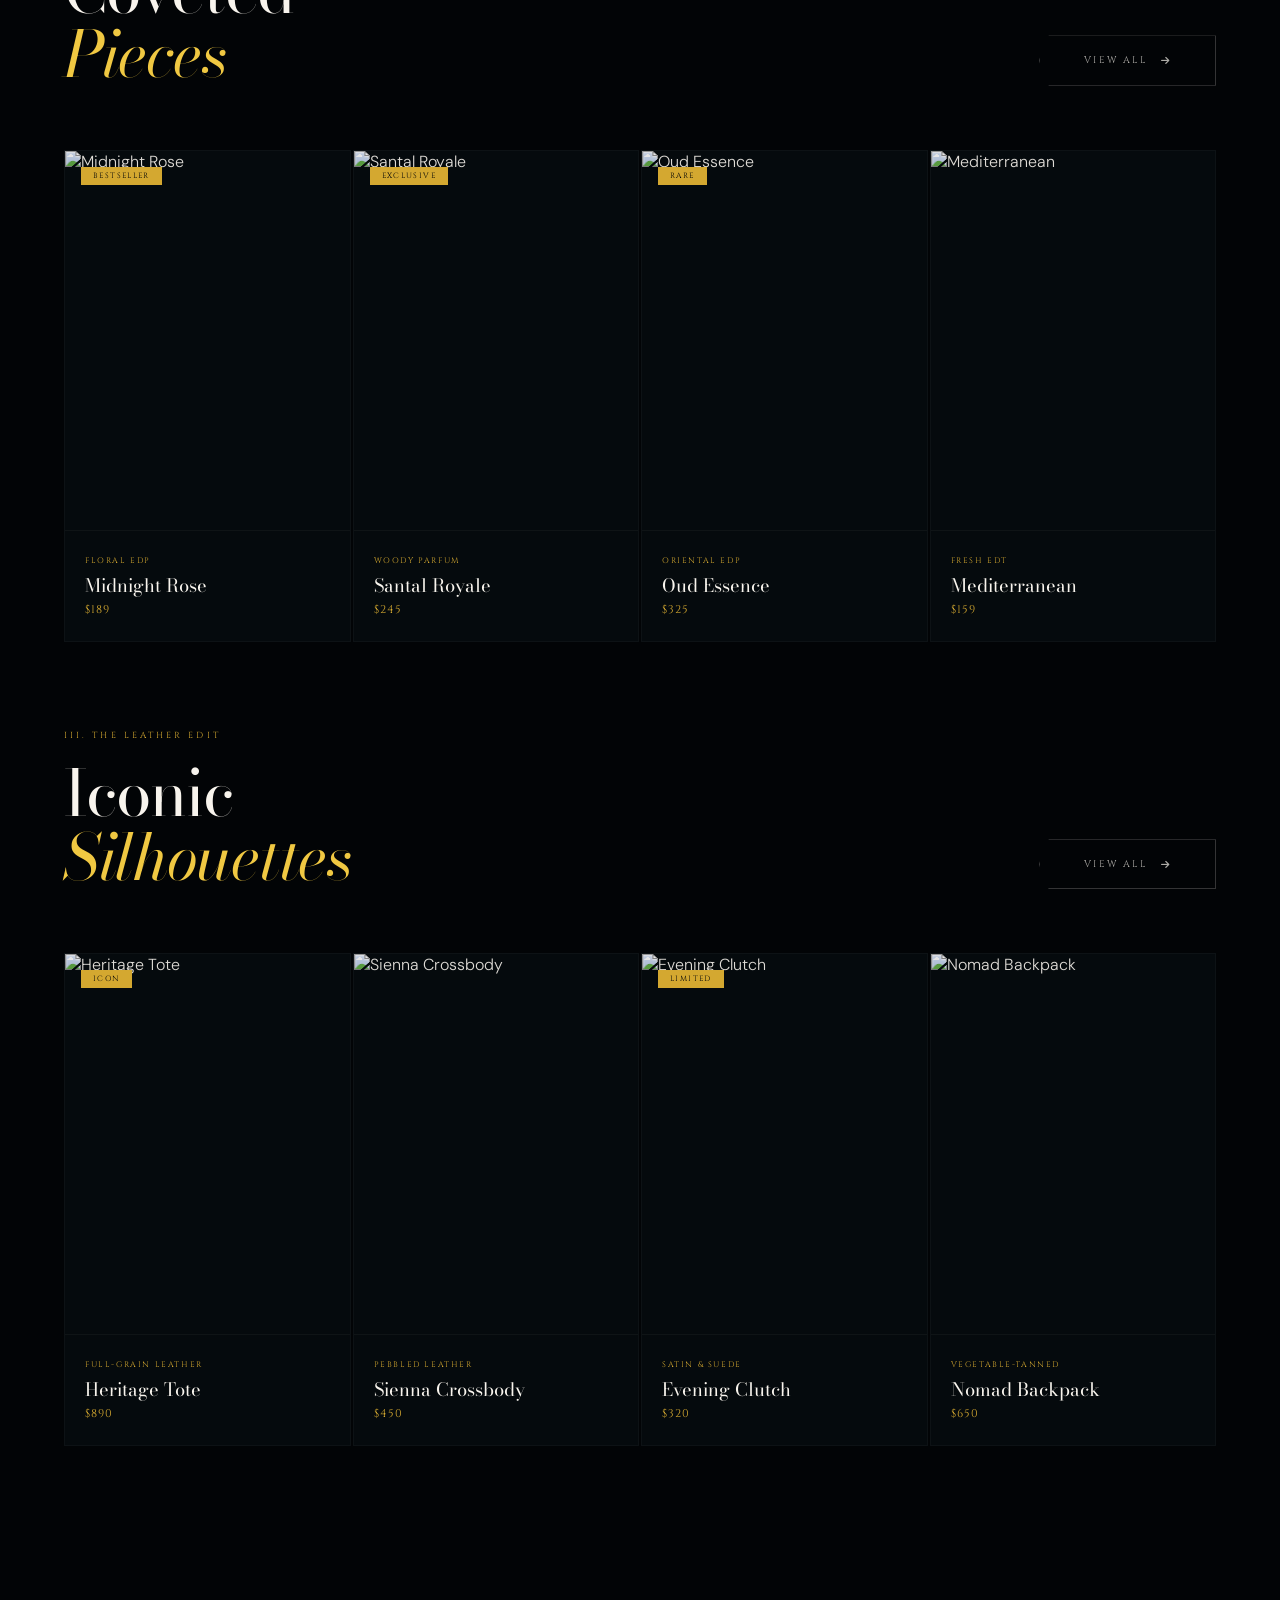
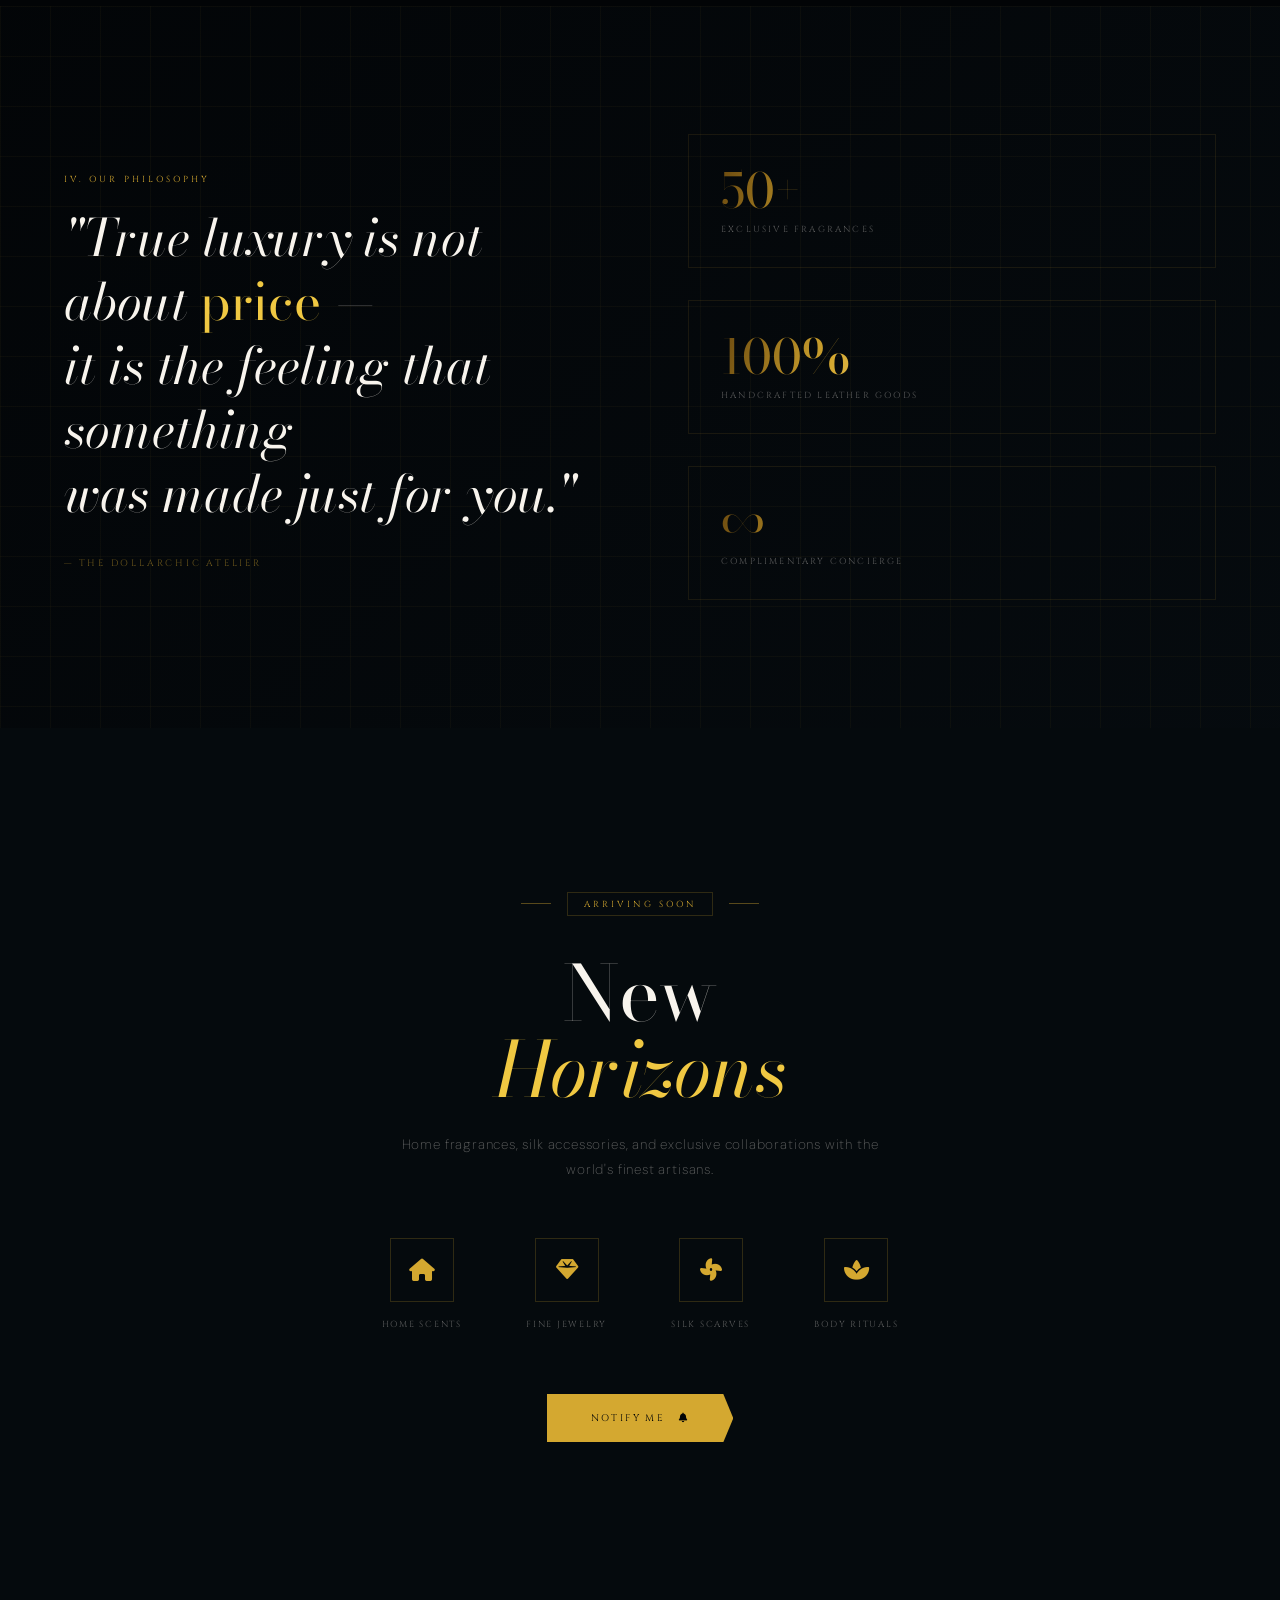
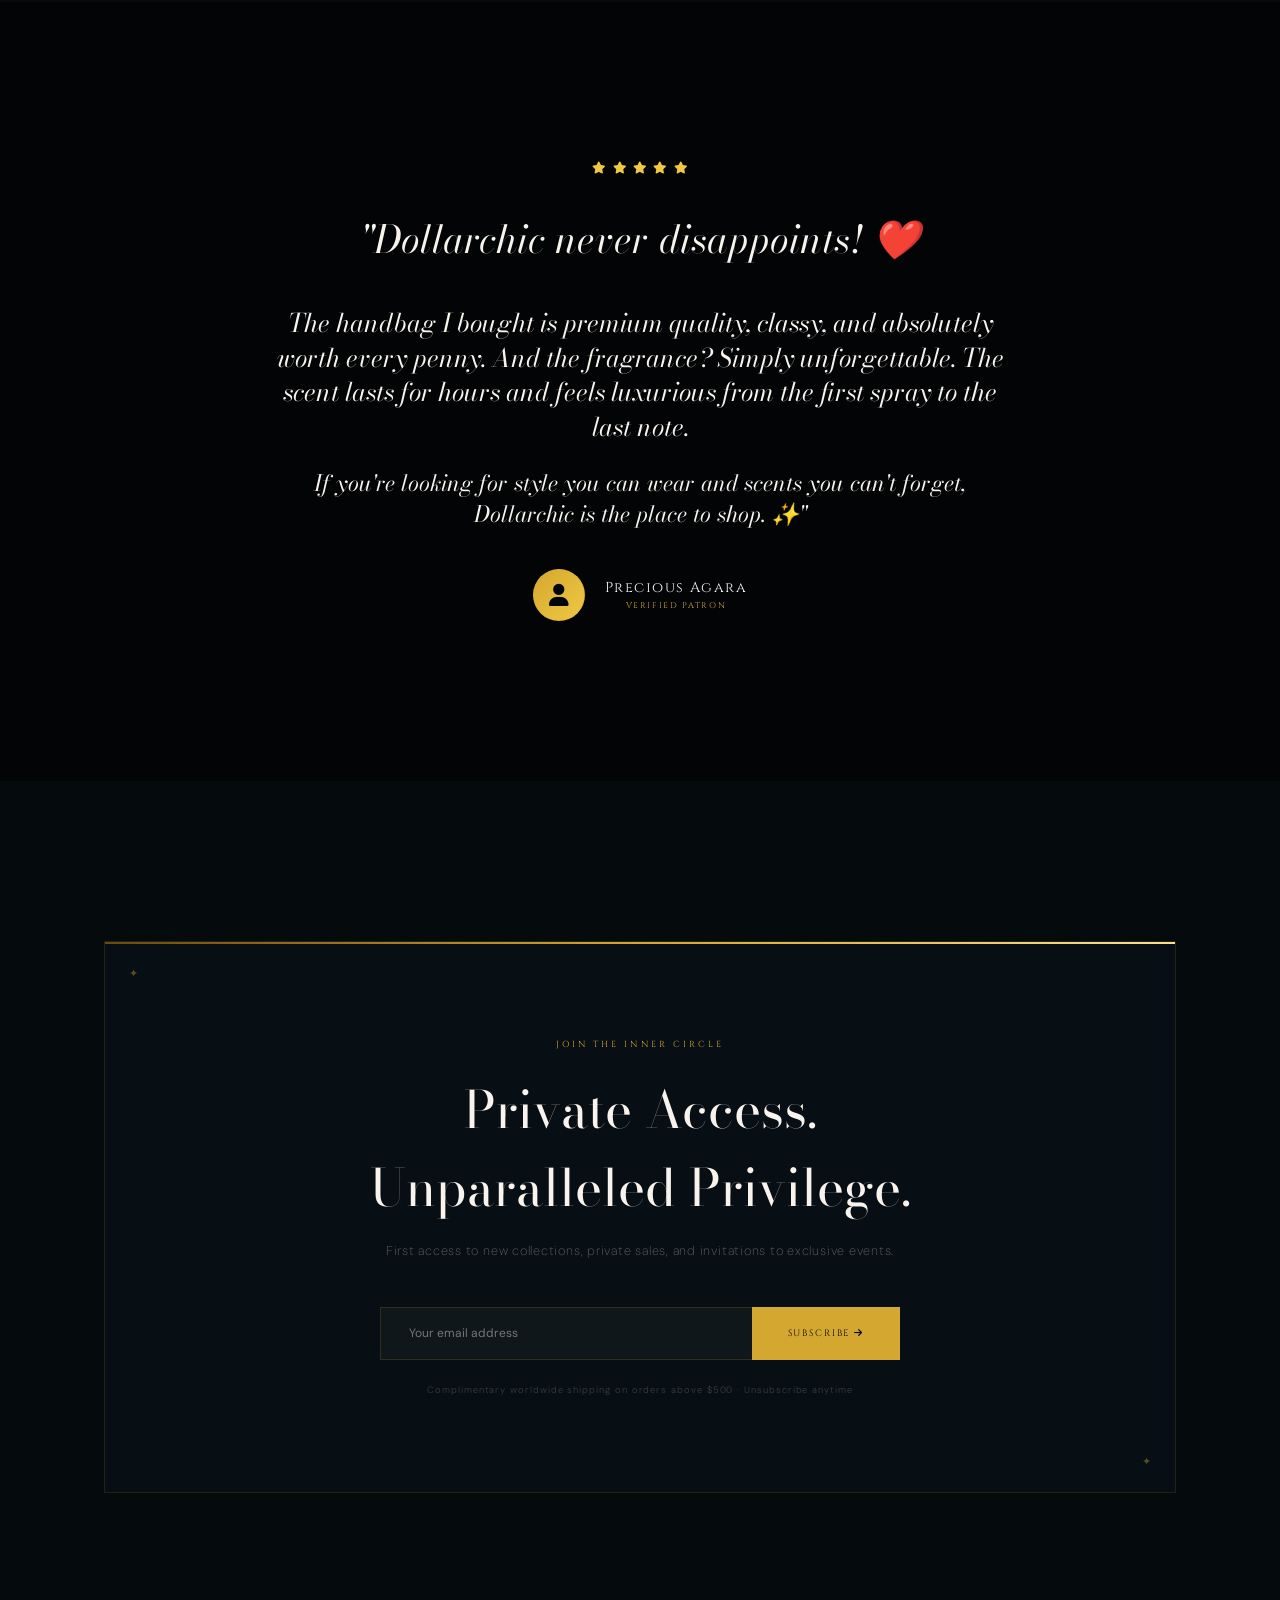
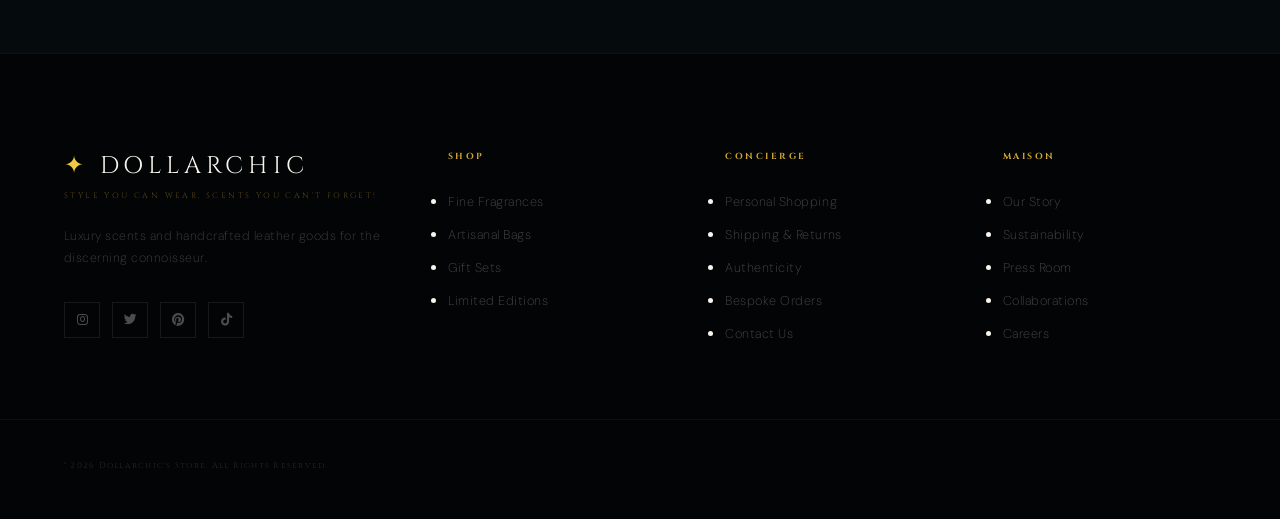
==== commit b8faad3b: "Removing the unnecessary" ====
--- a/index.html
+++ b/index.html
@@ -1368,9 +1368,8 @@
     <div class="footer-col"><h5>Maison</h5><ul><li><a href="#">Our Story</a></li><li><a href="#">Sustainability</a></li><li><a href="#">Press Room</a></li><li><a href="#">Collaborations</a></li><li><a href="#">Careers</a></li></ul></div>
   </div>
   <div class="footer-bottom">
-    <p class="footer-copy">© 2024 Dollarchic's Store. All Rights Reserved.</p>
-    <div class="footer-pay"><i class="fab fa-cc-visa"></i><i class="fab fa-cc-mastercard"></i><i class="fab fa-cc-amex"></i><i class="fab fa-cc-paypal"></i><i class="fab fa-cc-apple-pay"></i></div>
-  </div>
+    <p class="footer-copy">® 2026 Dollarchic's Store. All Rights Reserved.</p>
+    </div>
 </footer>
 
 <!-- CART SIDEBAR -->
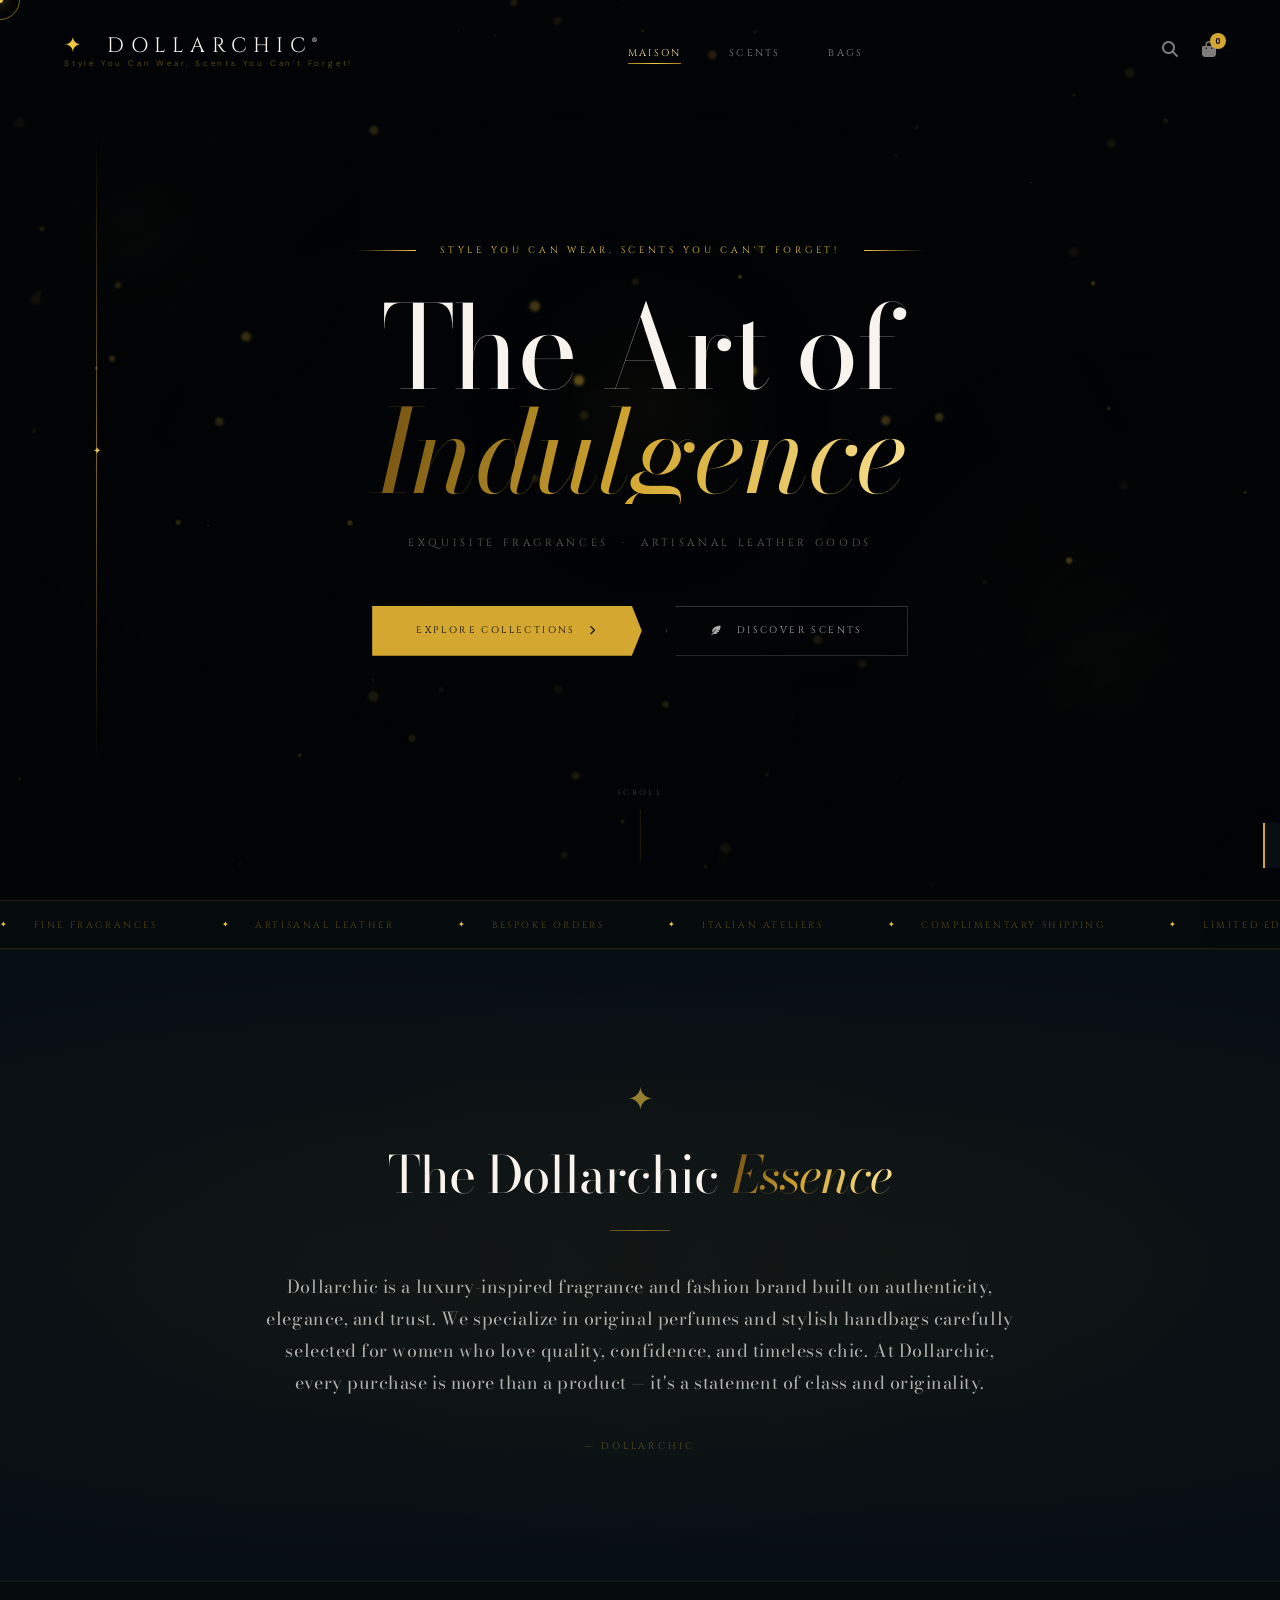
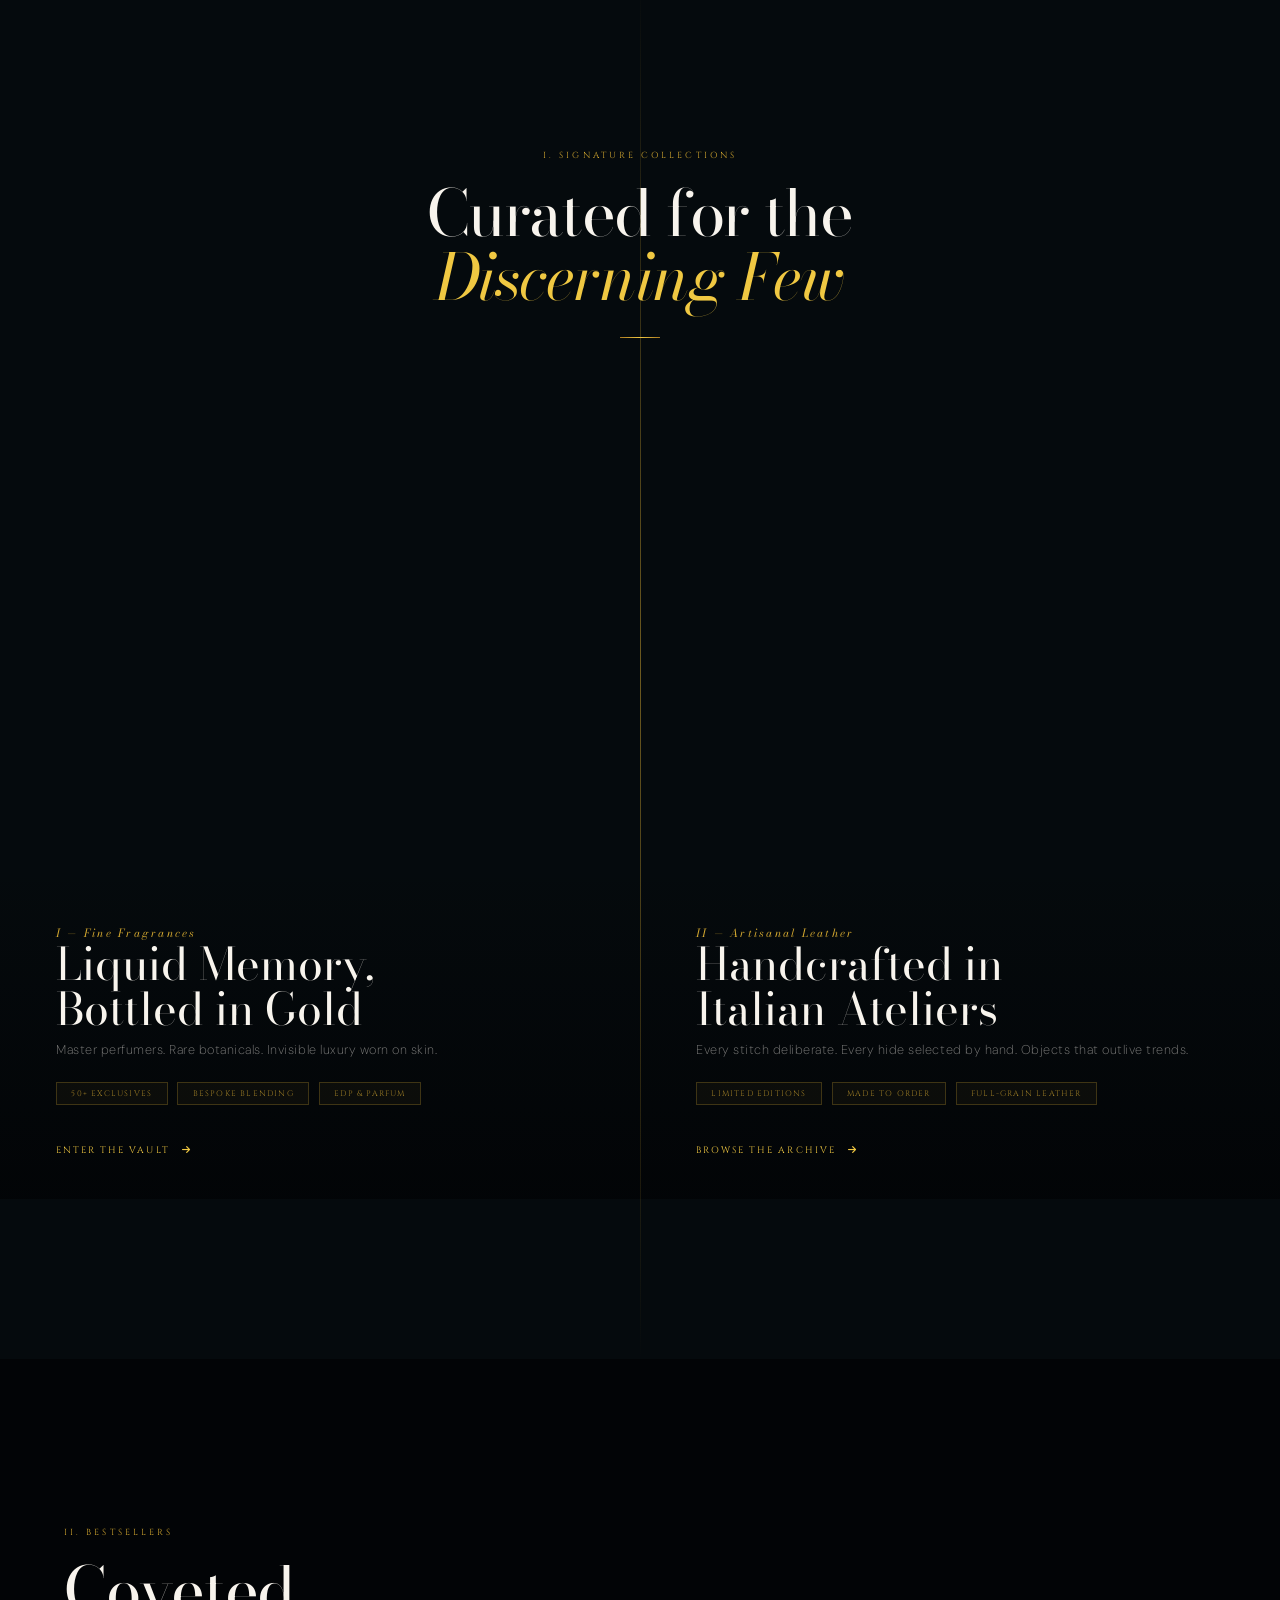
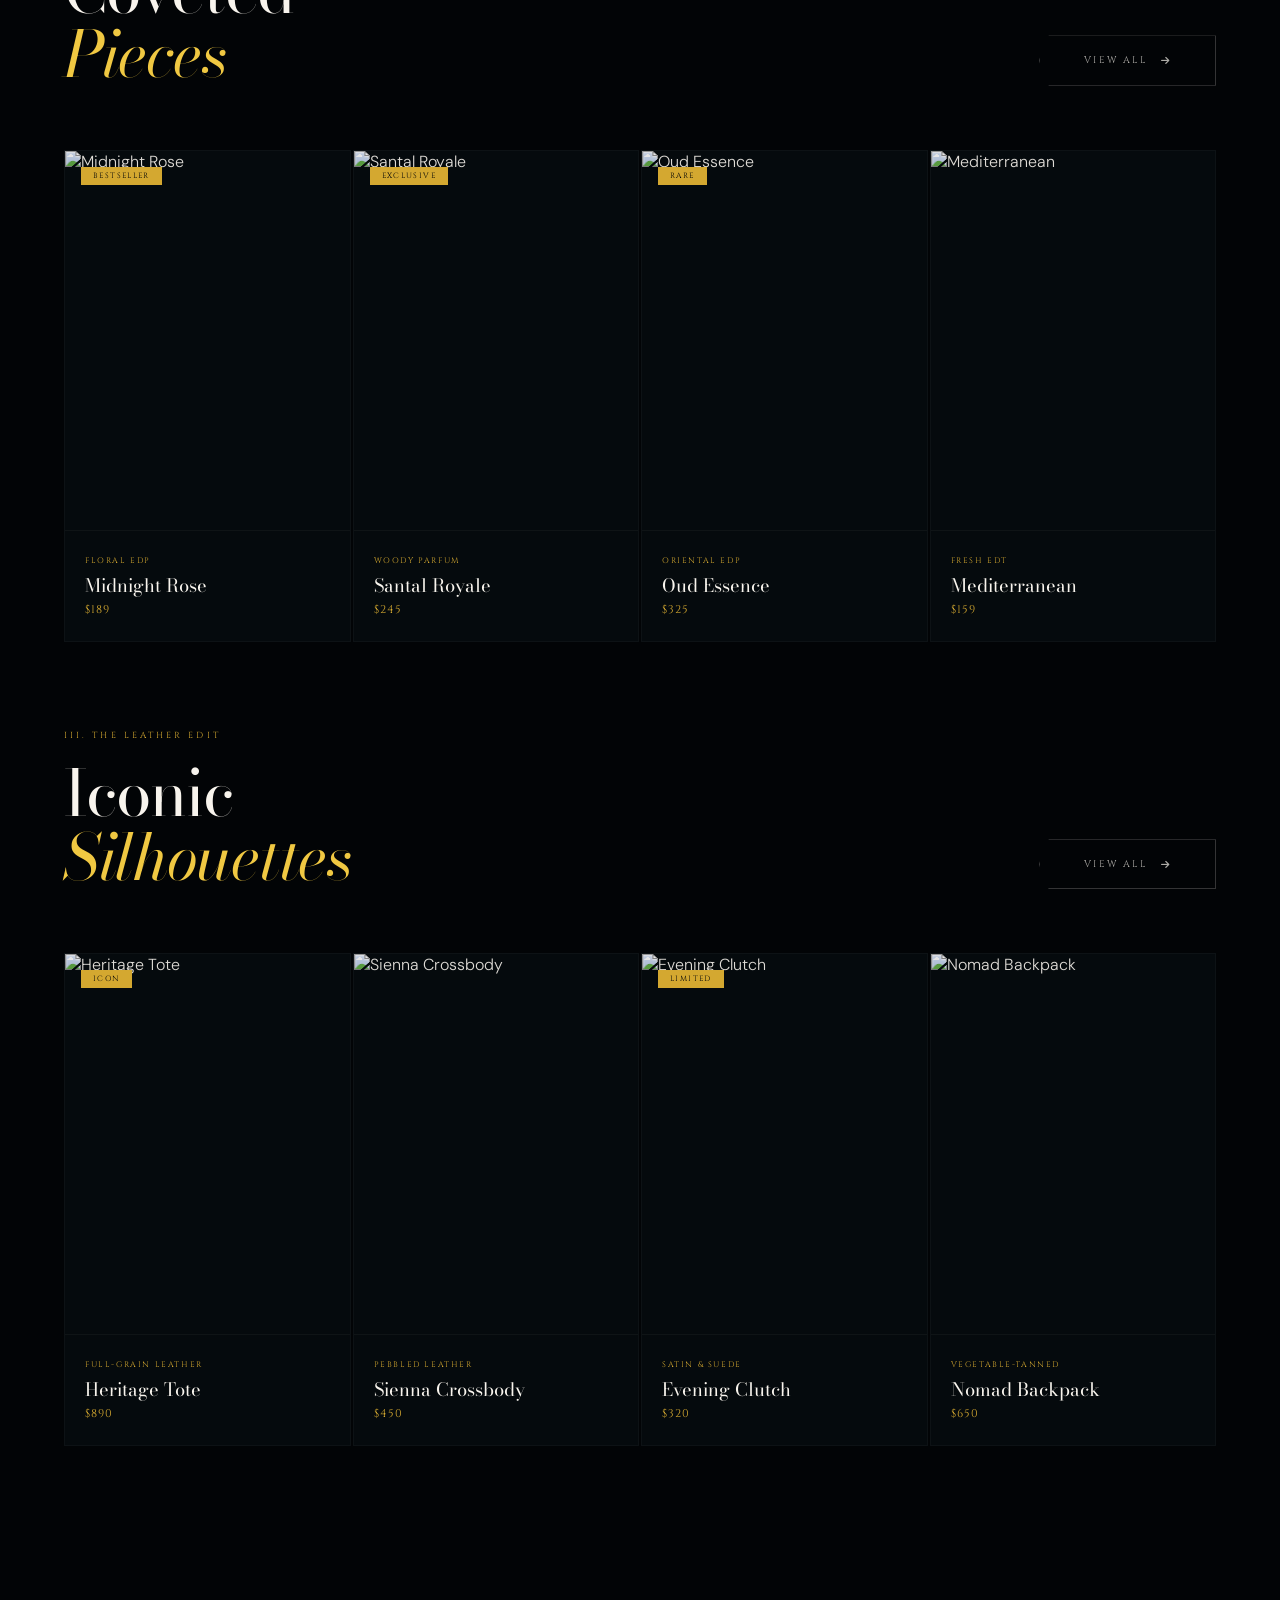
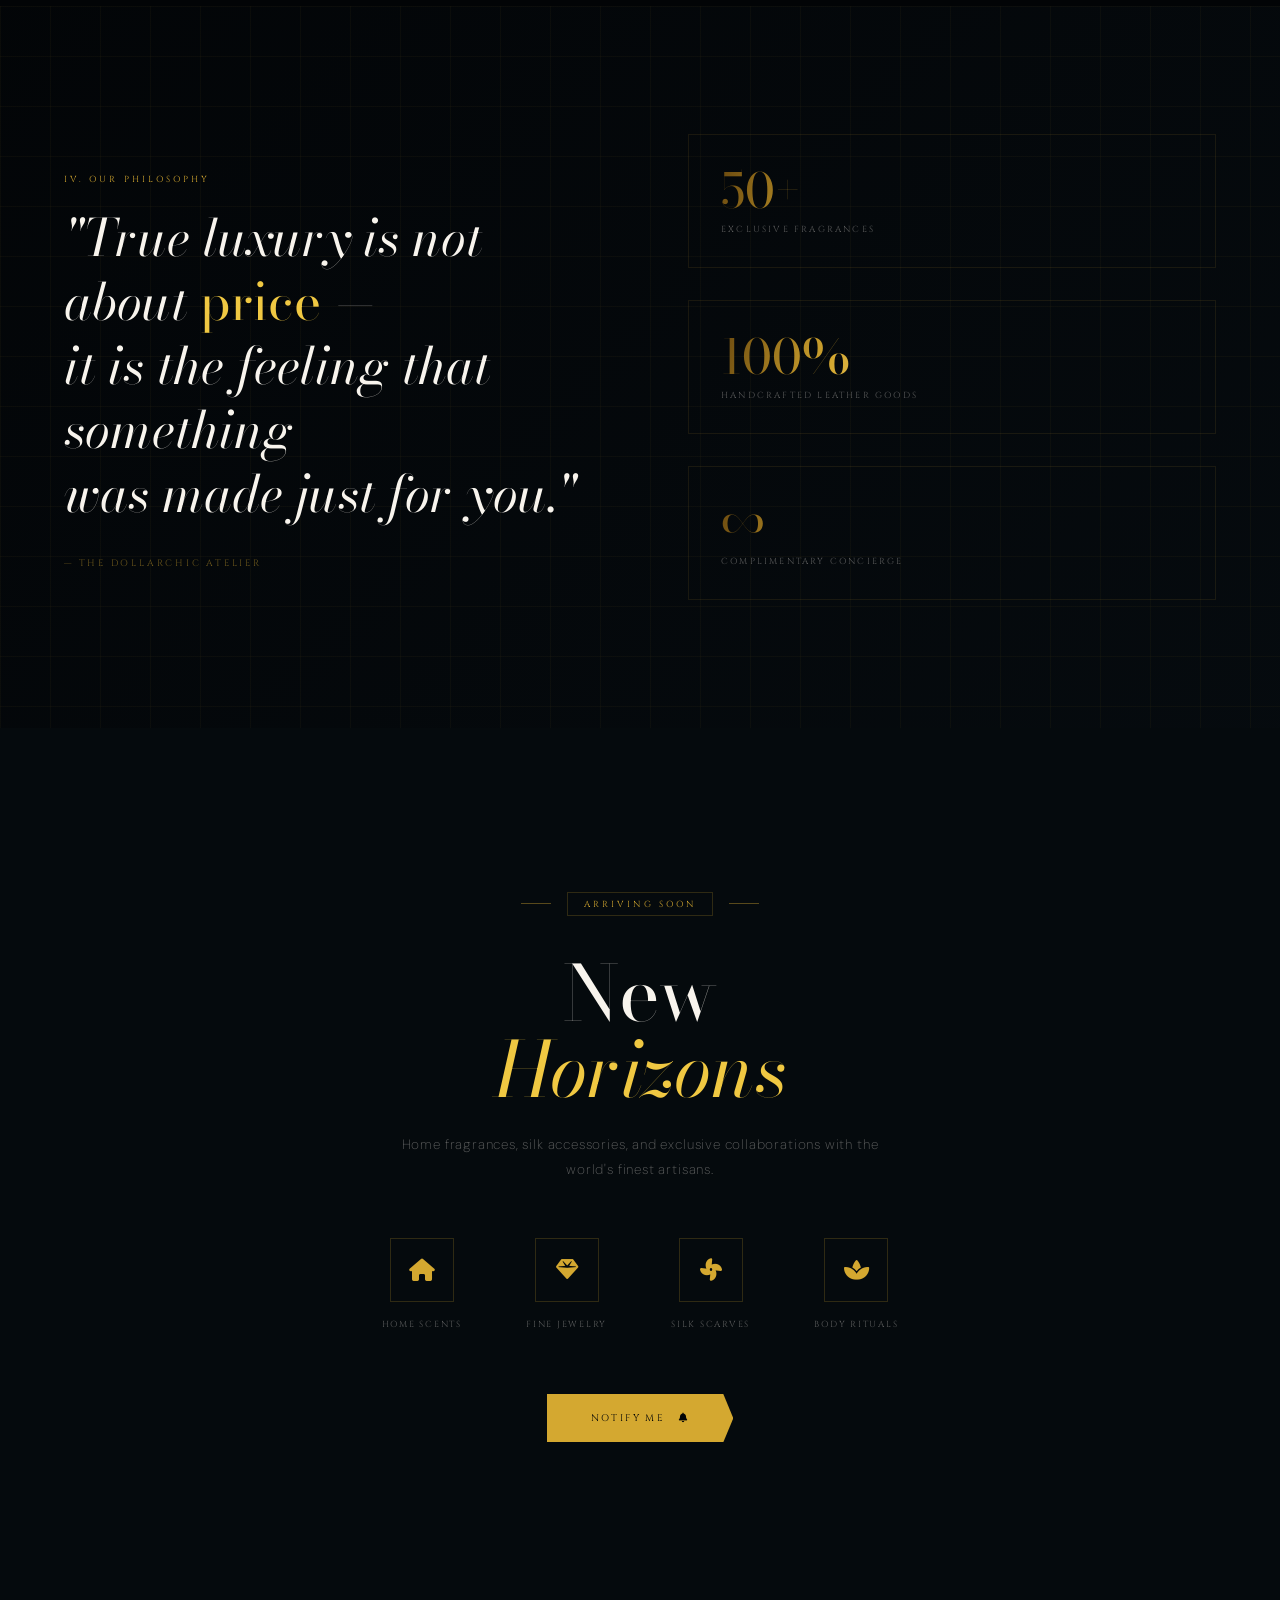
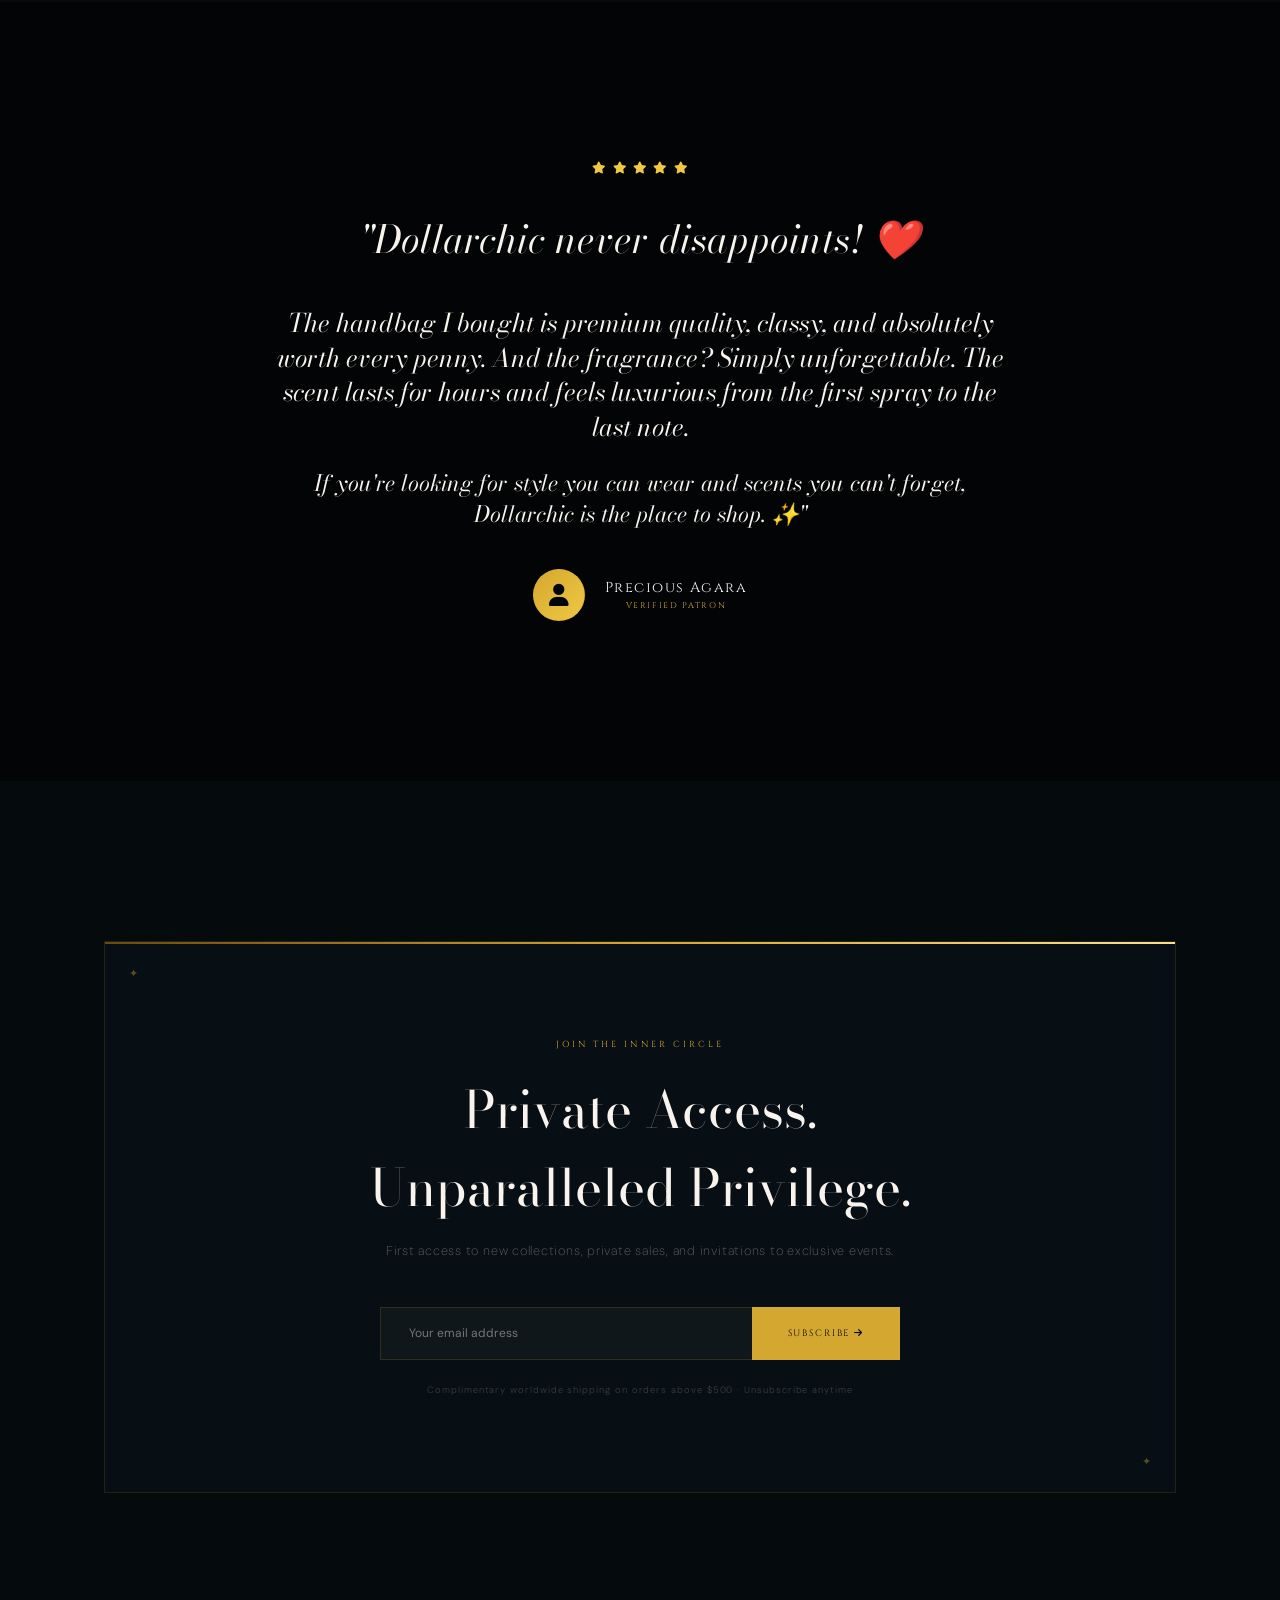
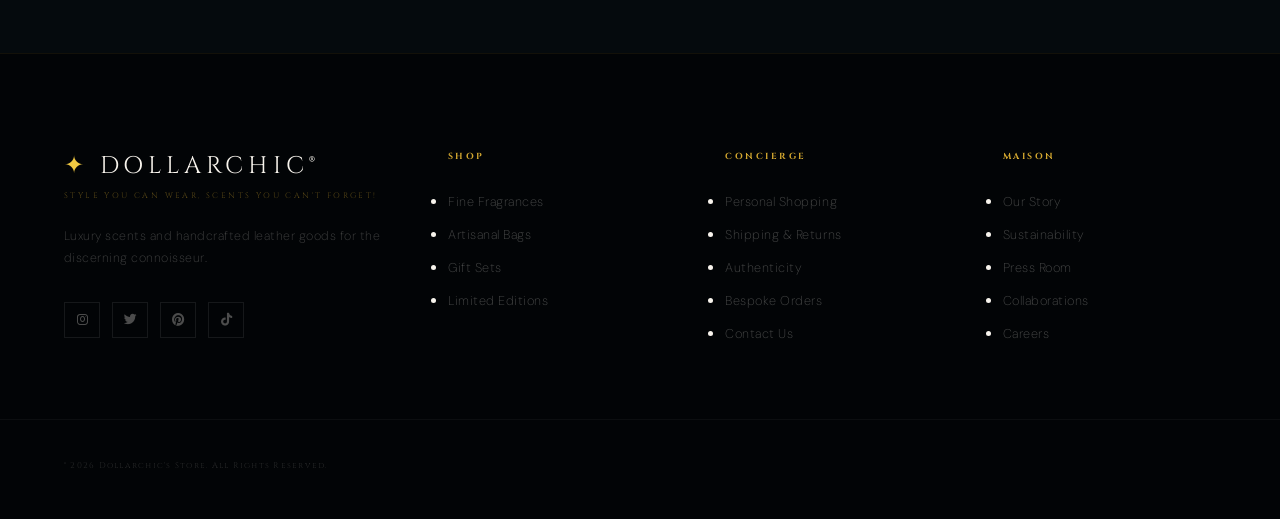
==== commit ef49eeba: "Adding ®" ====
--- a/index.html
+++ b/index.html
@@ -3,7 +3,7 @@
 <head>
 <meta charset="UTF-8">
 <meta name="viewport" content="width=device-width, initial-scale=1.0">
-<title>DOLLARCHIC — Style You Can Wear, Scents You Can't Forget!</title>
+<title>DOLLARCHIC® — Style You Can Wear, Scents You Can't Forget!</title>
 
 <link rel="preconnect" href="https://fonts.googleapis.com">
 <link href="https://fonts.googleapis.com/css2?family=Bodoni+Moda:ital,opsz,wght@0,6..96,300;0,6..96,400;0,6..96,500;1,6..96,300;1,6..96,400&family=Cinzel:wght@300;400;500&family=DM+Sans:wght@200;300;400&display=swap" rel="stylesheet">
@@ -1094,7 +1094,7 @@
 
 <!-- LOADER -->
 <div id="loader">
-  <div class="loader-logo">DOLLARCHIC</div>
+  <div class="loader-logo">DOLLARCHIC®</div>
   <div class="loader-sub">Style You Can Wear, Scents You Can't Forget!</div>
   <div class="loader-bar-wrap"><div class="loader-bar"></div></div>
 </div>
@@ -1124,7 +1124,7 @@
   <div class="nav-inner">
     <div class="nav-left">
       <a href="#" class="nav-logo">
-        DOLLARCHIC
+        DOLLARCHIC®
         <span class="logo-tagline">Style You Can Wear, Scents You Can't Forget!</span>
       </a>
       <button class="menu-toggle" id="menuToggleBtn">
@@ -1353,7 +1353,7 @@
 <footer>
   <div class="footer-grid">
     <div class="footer-brand">
-      <div class="footer-logo-text"><span>✦</span> DOLLARCHIC</div>
+      <div class="footer-logo-text"><span>✦</span> DOLLARCHIC®</div>
       <div class="footer-tagline">Style You Can Wear, Scents You Can't Forget!</div>
       <p>Luxury scents and handcrafted leather goods for the discerning connoisseur.</p>
       <div class="social-row">
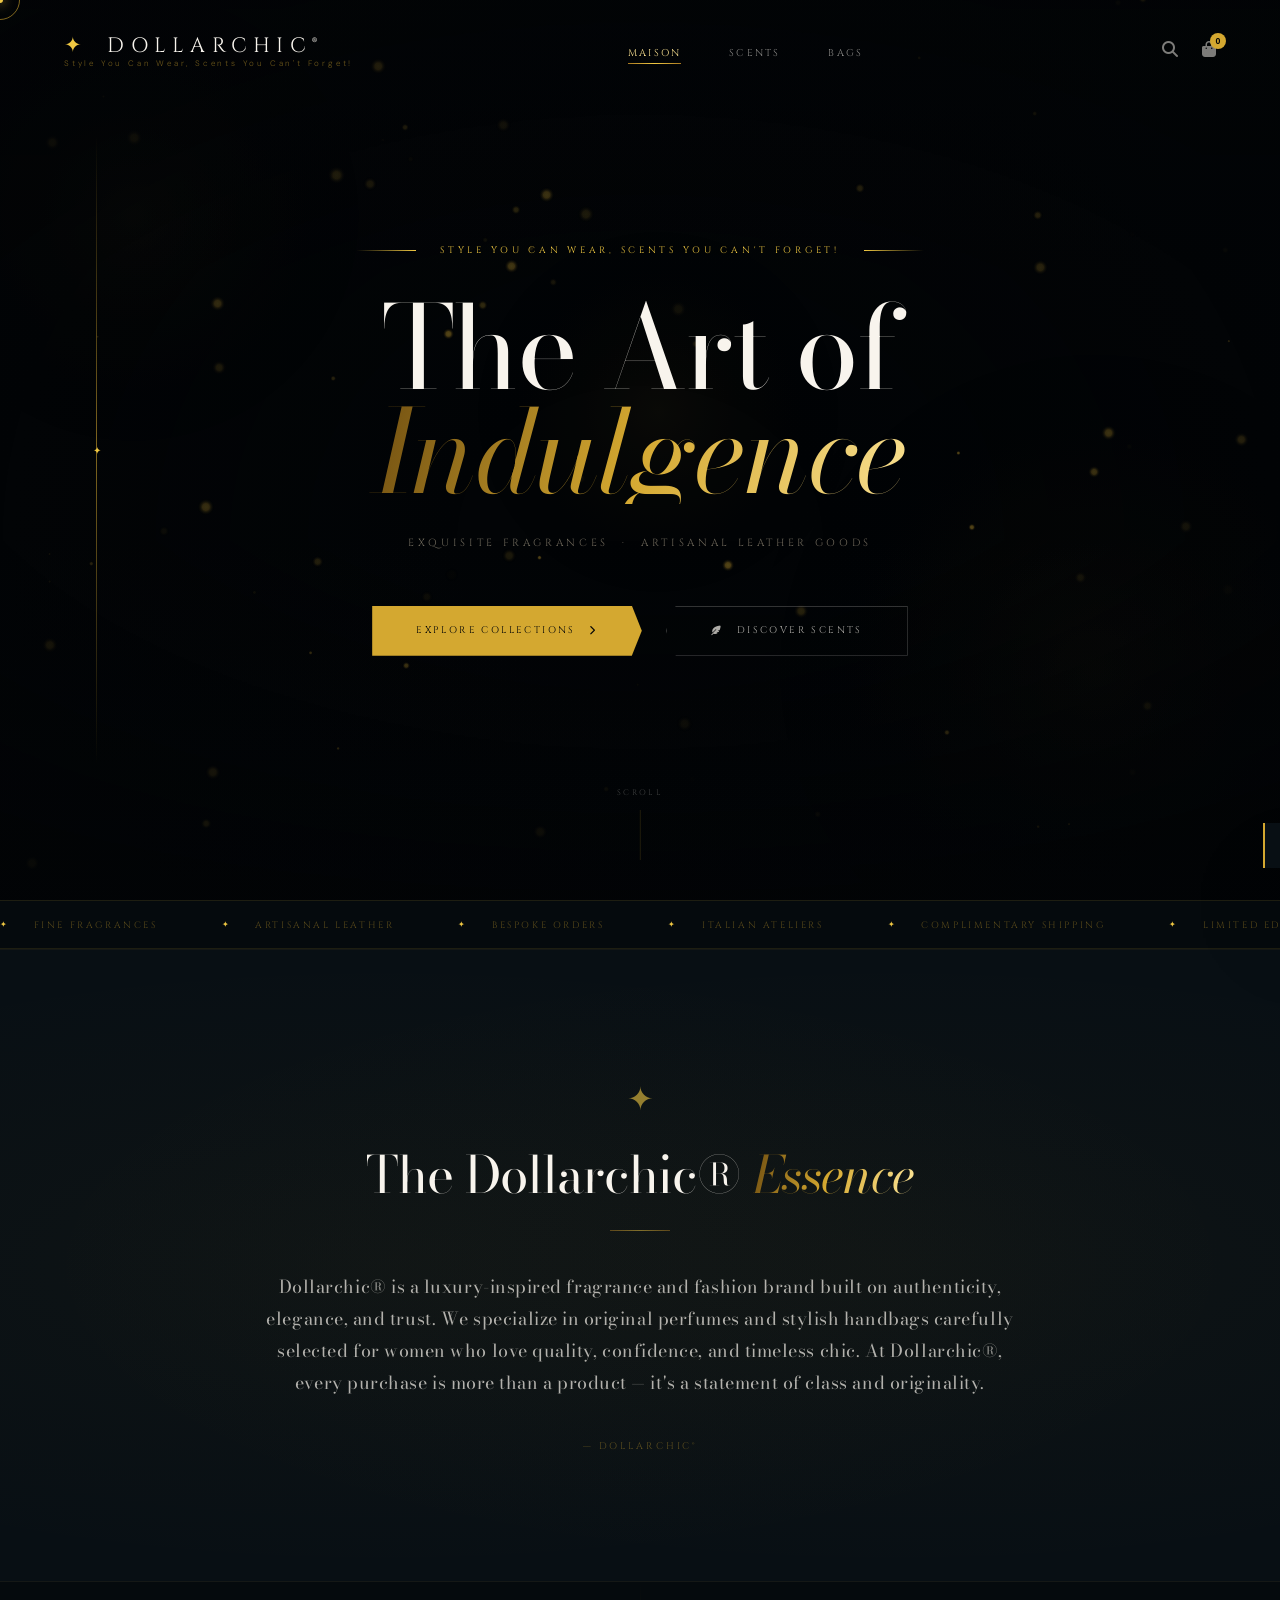
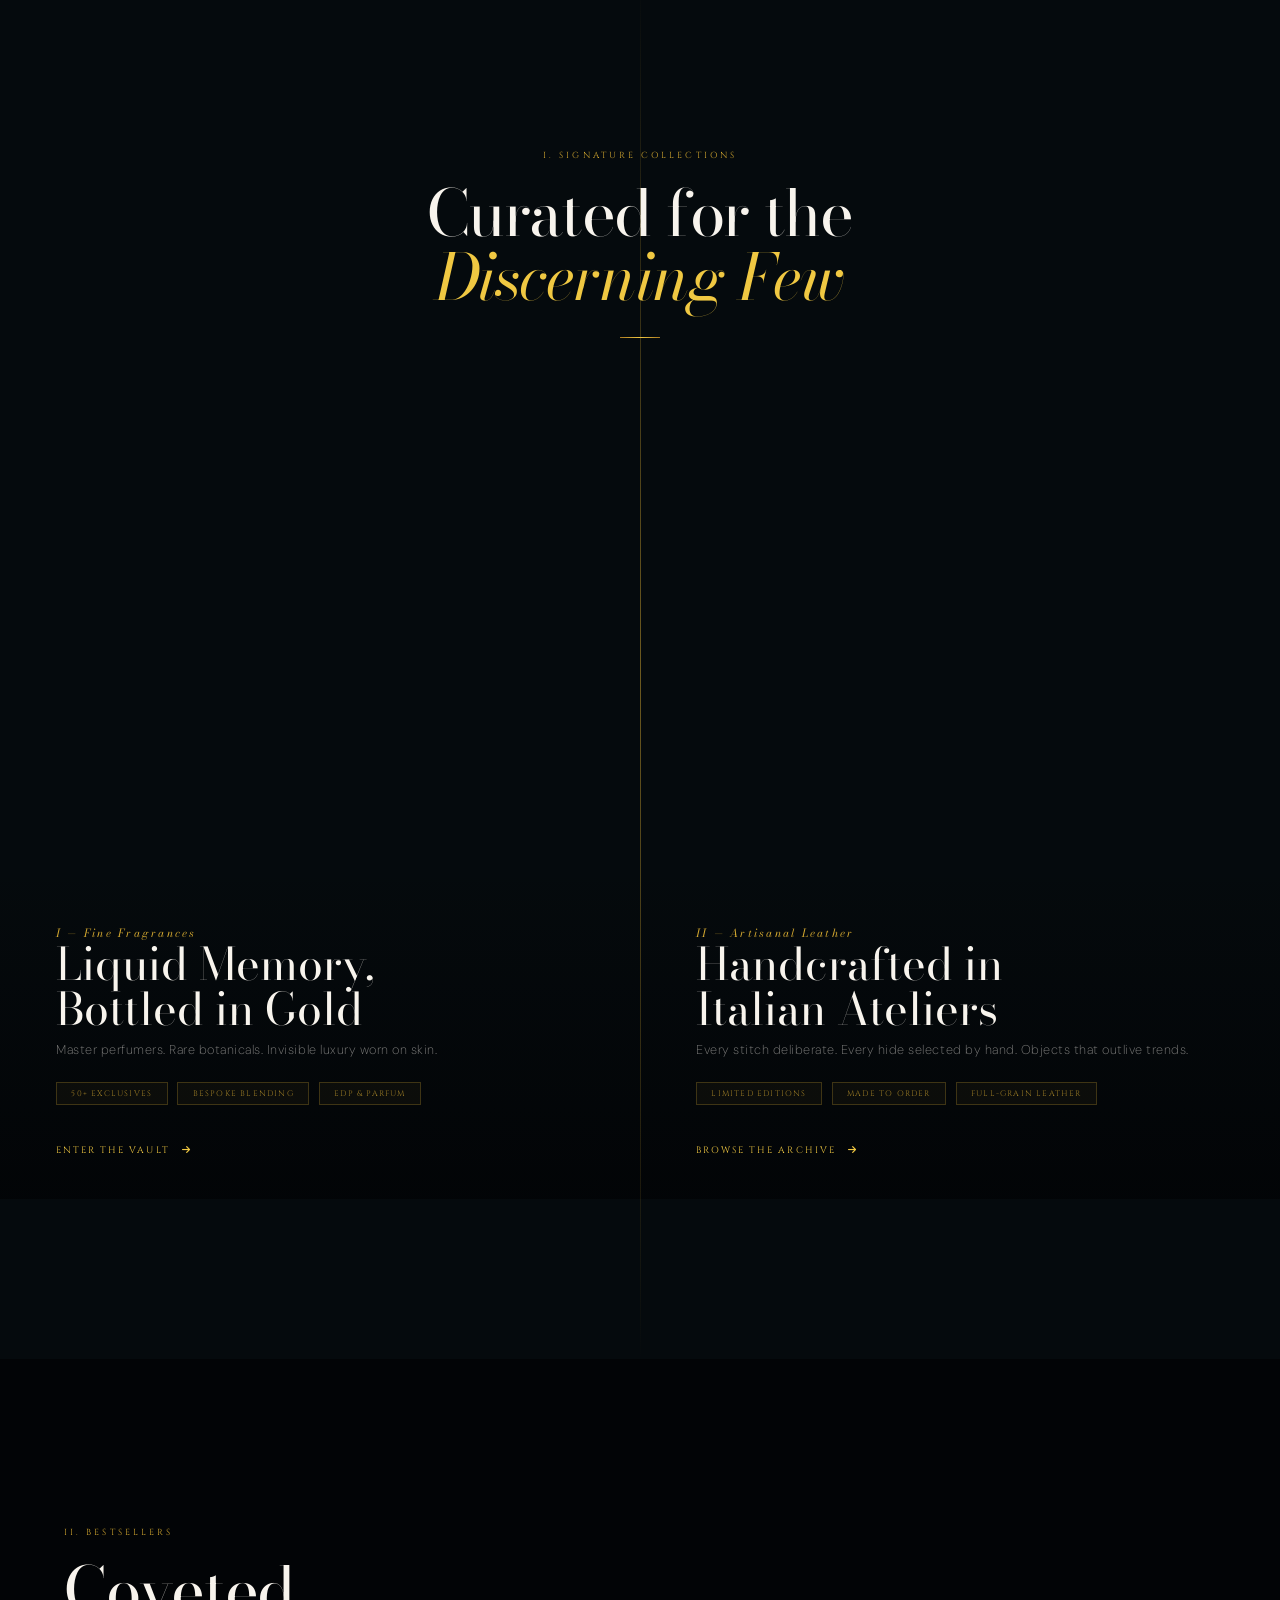
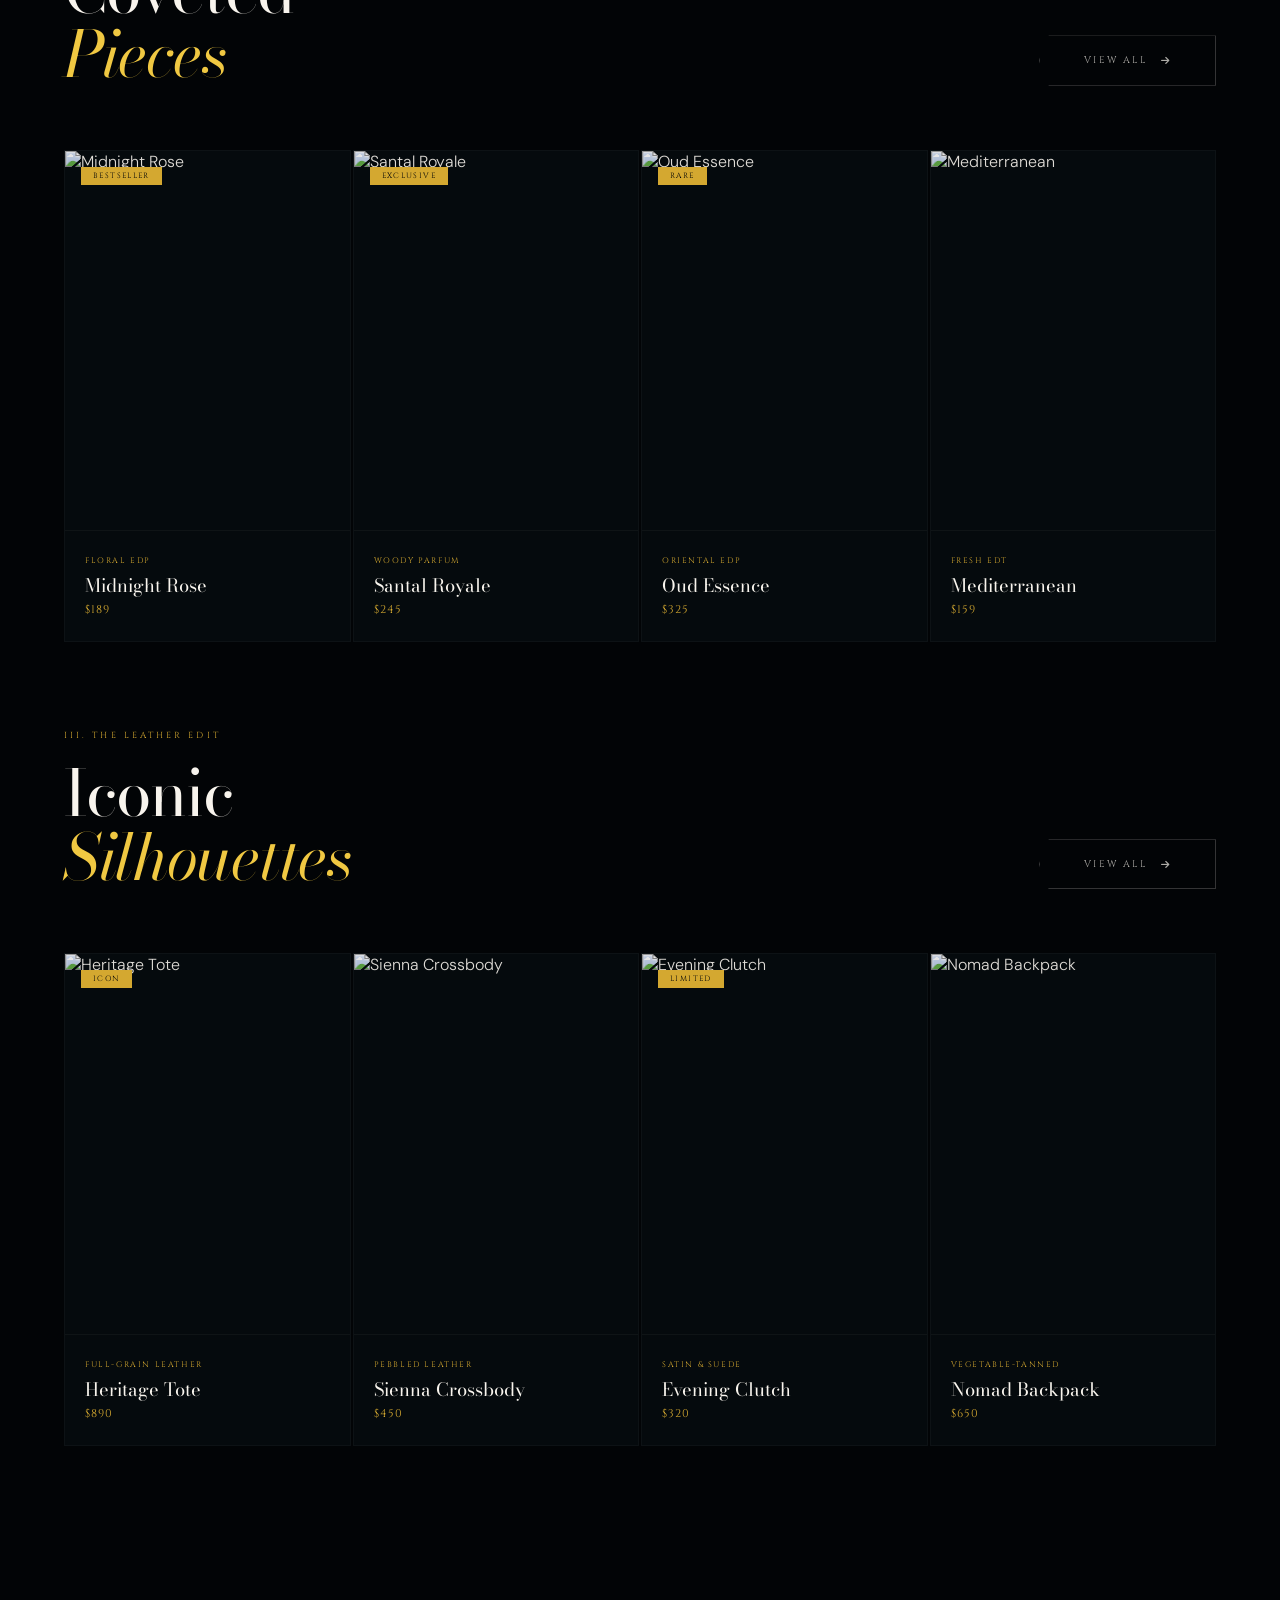
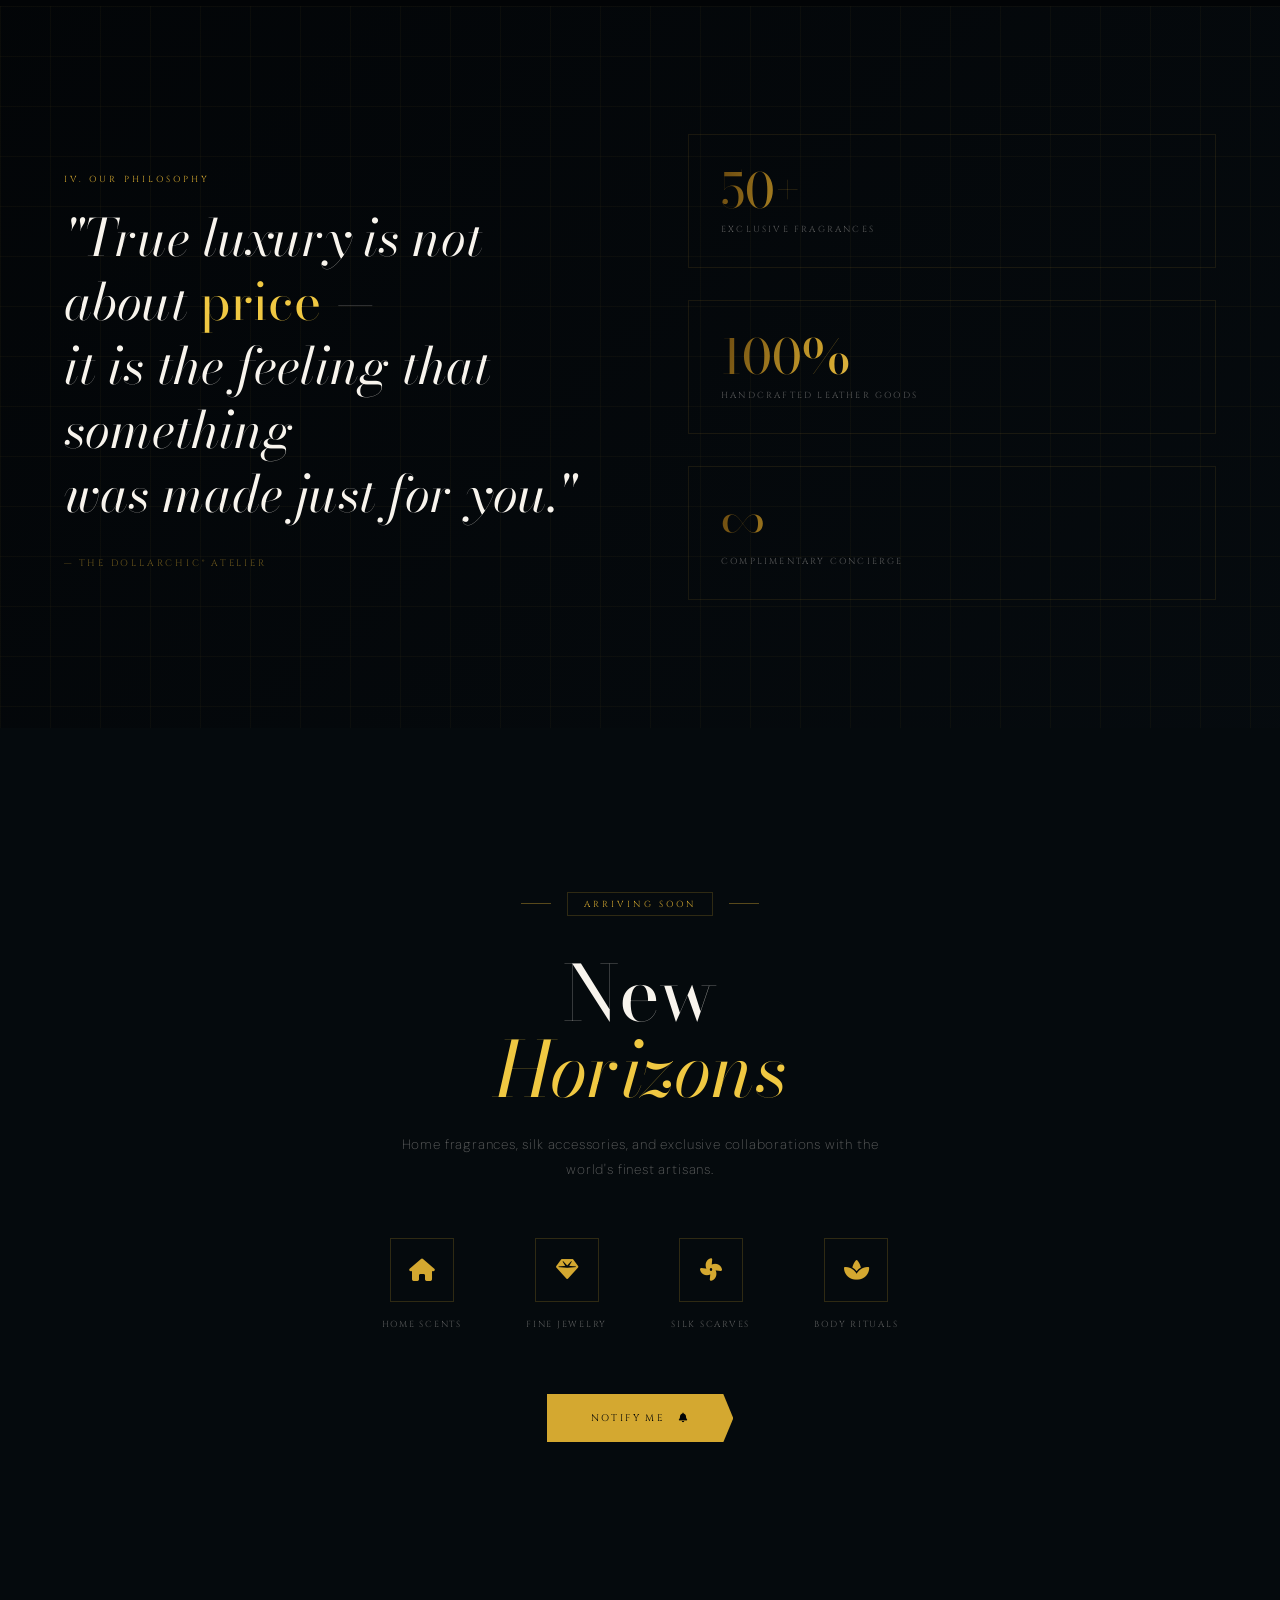
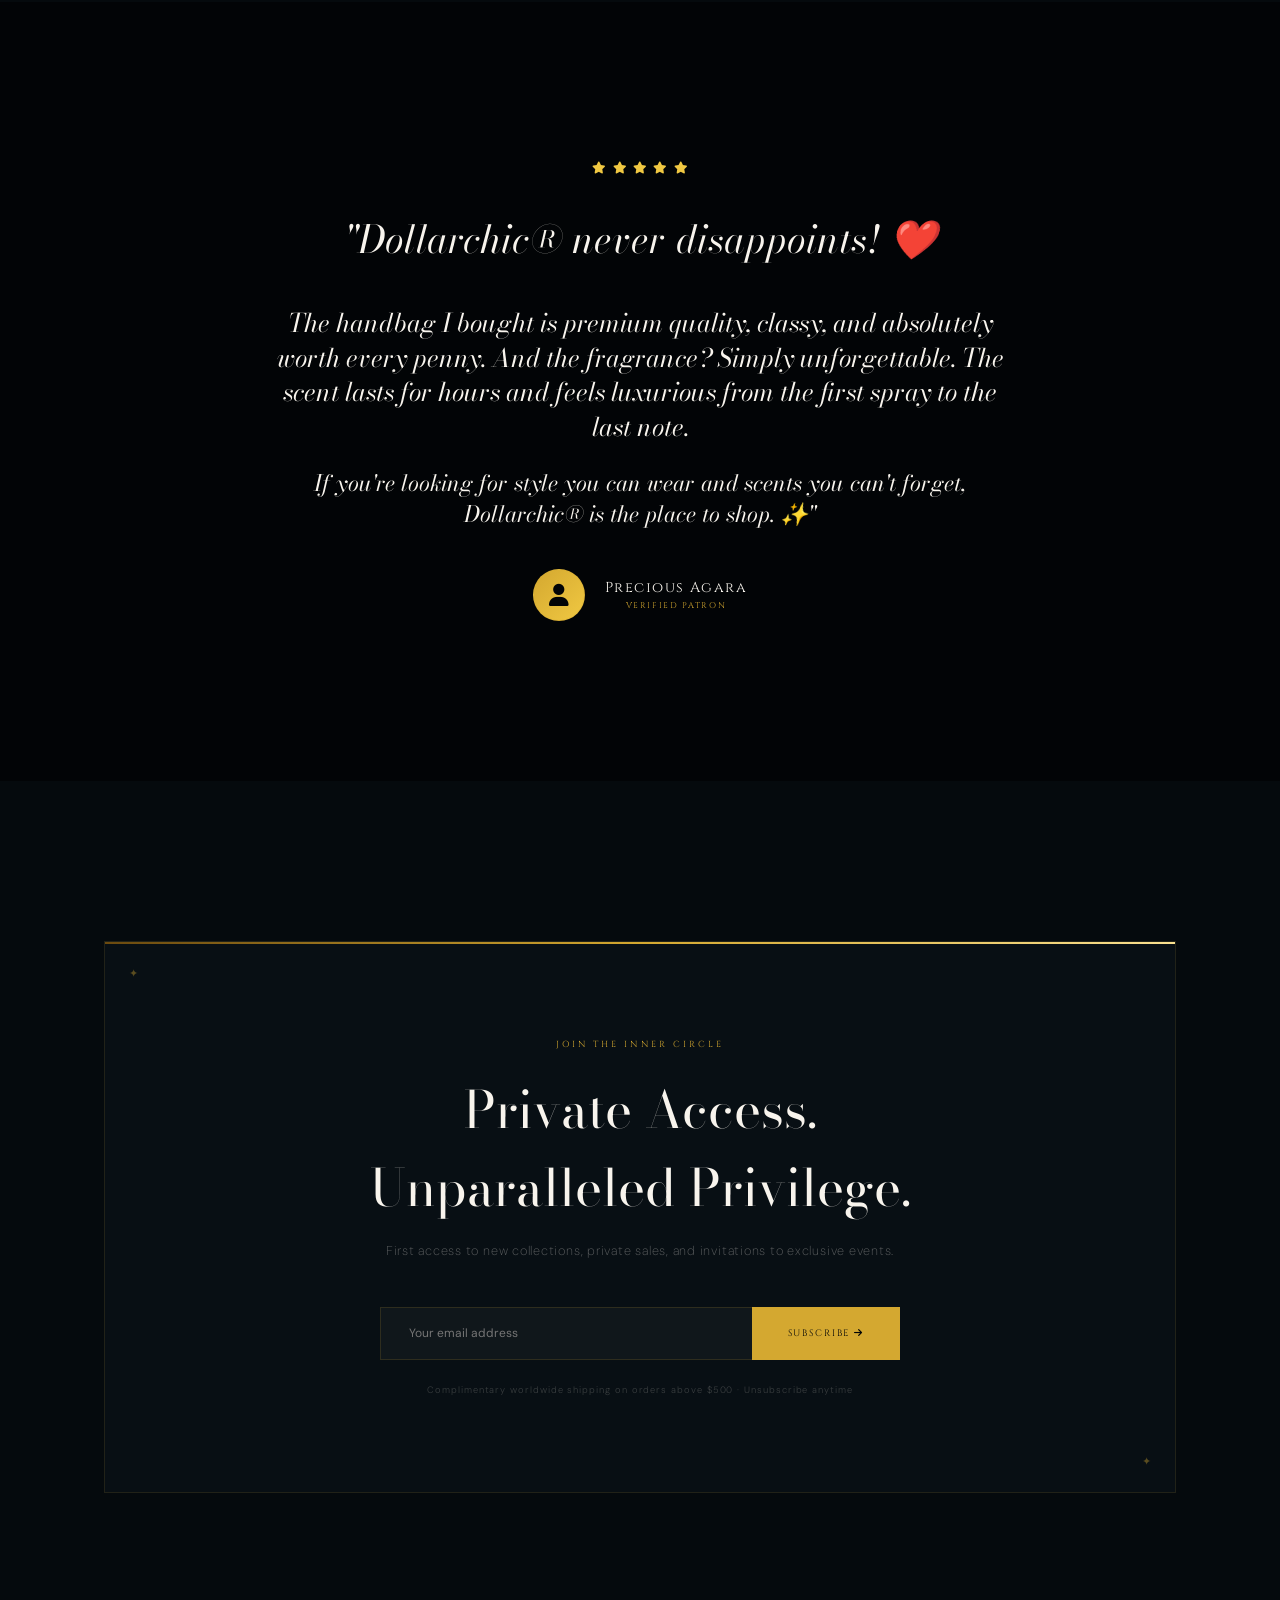
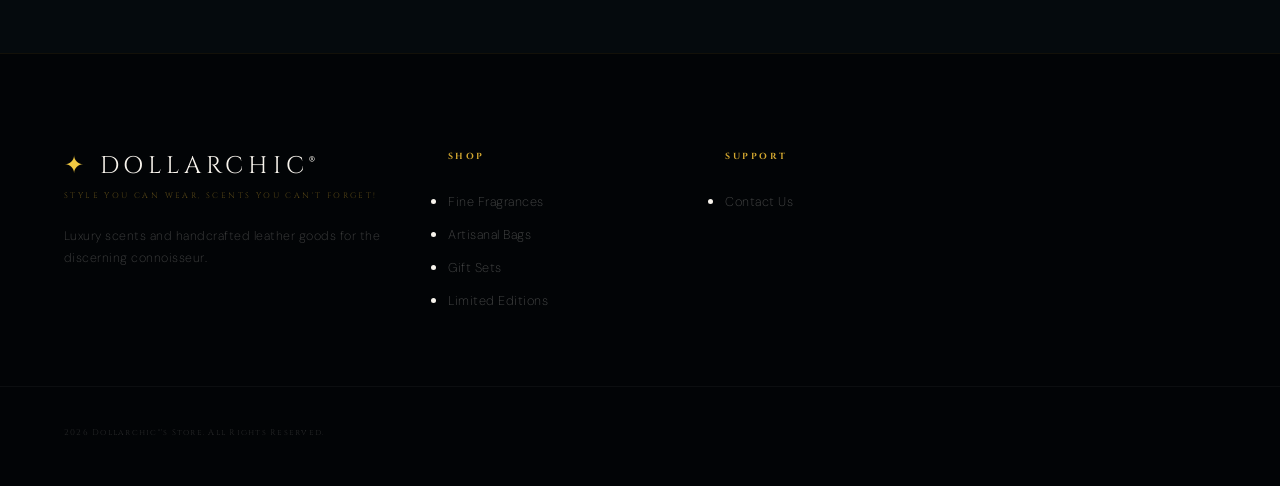
==== commit c5b12194: "Added r everywhere" ====
--- a/index.html
+++ b/index.html
@@ -1184,12 +1184,12 @@
   <div class="bio-wrap">
     <div class="bio-content sr">
       <div class="bio-icon">✦</div>
-      <h2 class="bio-title">The Dollarchic <em>Essence</em></h2>
+      <h2 class="bio-title">The Dollarchic® <em>Essence</em></h2>
       <div class="bio-divider"></div>
       <p class="bio-text">
-        Dollarchic is a luxury-inspired fragrance and fashion brand built on authenticity, elegance, and trust. We specialize in original perfumes and stylish handbags carefully selected for women who love quality, confidence, and timeless chic. At Dollarchic, every purchase is more than a product — it's a statement of class and originality.
+        Dollarchic® is a luxury-inspired fragrance and fashion brand built on authenticity, elegance, and trust. We specialize in original perfumes and stylish handbags carefully selected for women who love quality, confidence, and timeless chic. At Dollarchic®, every purchase is more than a product — it's a statement of class and originality.
       </p>
-      <div class="bio-signature">— Dollarchic</div>
+      <div class="bio-signature">— Dollarchic®</div>
     </div>
   </div>
 </section>
@@ -1276,7 +1276,7 @@
       <p class="phil-quote">
         "True luxury is not about <em>price</em> —<br>it is the feeling that something<br>was made just for you."
       </p>
-      <p class="phil-attr">— The Dollarchic Atelier</p>
+      <p class="phil-attr">— The Dollarchic® Atelier</p>
     </div>
     <div class="phil-right">
       <div class="phil-stat sr sr-delay-1">
@@ -1320,9 +1320,9 @@
 <section class="testimonial-section">
   <div class="test-inner sr">
     <div class="test-stars"><i class="fas fa-star"></i><i class="fas fa-star"></i><i class="fas fa-star"></i><i class="fas fa-star"></i><i class="fas fa-star"></i></div>
-    <p class="test-quote">"Dollarchic never disappoints! ❤️</p>
+    <p class="test-quote">"Dollarchic® never disappoints! ❤️</p>
     <p class="test-quote" style="font-size: clamp(1rem, 2vw, 1.6rem); margin-bottom: 1.5rem;">The handbag I bought is premium quality, classy, and absolutely worth every penny. And the fragrance? Simply unforgettable. The scent lasts for hours and feels luxurious from the first spray to the last note.</p>
-    <p class="test-quote" style="font-size: clamp(1rem, 1.8vw, 1.4rem);">If you're looking for style you can wear and scents you can't forget, Dollarchic is the place to shop. ✨"</p>
+    <p class="test-quote" style="font-size: clamp(1rem, 1.8vw, 1.4rem);">If you're looking for style you can wear and scents you can't forget, Dollarchic® is the place to shop. ✨"</p>
     <div class="test-author">
       <div class="test-avatar-placeholder">
         <i class="fas fa-user"></i>
@@ -1356,19 +1356,12 @@
       <div class="footer-logo-text"><span>✦</span> DOLLARCHIC®</div>
       <div class="footer-tagline">Style You Can Wear, Scents You Can't Forget!</div>
       <p>Luxury scents and handcrafted leather goods for the discerning connoisseur.</p>
-      <div class="social-row">
-        <a href="#" class="social-btn"><i class="fab fa-instagram"></i></a>
-        <a href="#" class="social-btn"><i class="fab fa-twitter"></i></a>
-        <a href="#" class="social-btn"><i class="fab fa-pinterest"></i></a>
-        <a href="#" class="social-btn"><i class="fab fa-tiktok"></i></a>
-      </div>
     </div>
     <div class="footer-col"><h5>Shop</h5><ul><li><a href="scents.html">Fine Fragrances</a></li><li><a href="bags.html">Artisanal Bags</a></li><li><a href="#">Gift Sets</a></li><li><a href="#">Limited Editions</a></li></ul></div>
-    <div class="footer-col"><h5>Concierge</h5><ul><li><a href="#">Personal Shopping</a></li><li><a href="#">Shipping & Returns</a></li><li><a href="#">Authenticity</a></li><li><a href="#">Bespoke Orders</a></li><li><a href="#">Contact Us</a></li></ul></div>
-    <div class="footer-col"><h5>Maison</h5><ul><li><a href="#">Our Story</a></li><li><a href="#">Sustainability</a></li><li><a href="#">Press Room</a></li><li><a href="#">Collaborations</a></li><li><a href="#">Careers</a></li></ul></div>
-  </div>
+    <div class="footer-col"><h5>Support</h5><ul><li><a href="https://wa.me/2348138540427?text=Hello%20Green%20World!%20I'm%20interested%20in%20your%20products." target="_blank">Contact Us</a></li></ul></div>
+    </div>
   <div class="footer-bottom">
-    <p class="footer-copy">® 2026 Dollarchic's Store. All Rights Reserved.</p>
+    <p class="footer-copy">2026 Dollarchic®'s Store. All Rights Reserved.</p>
     </div>
 </footer>
 
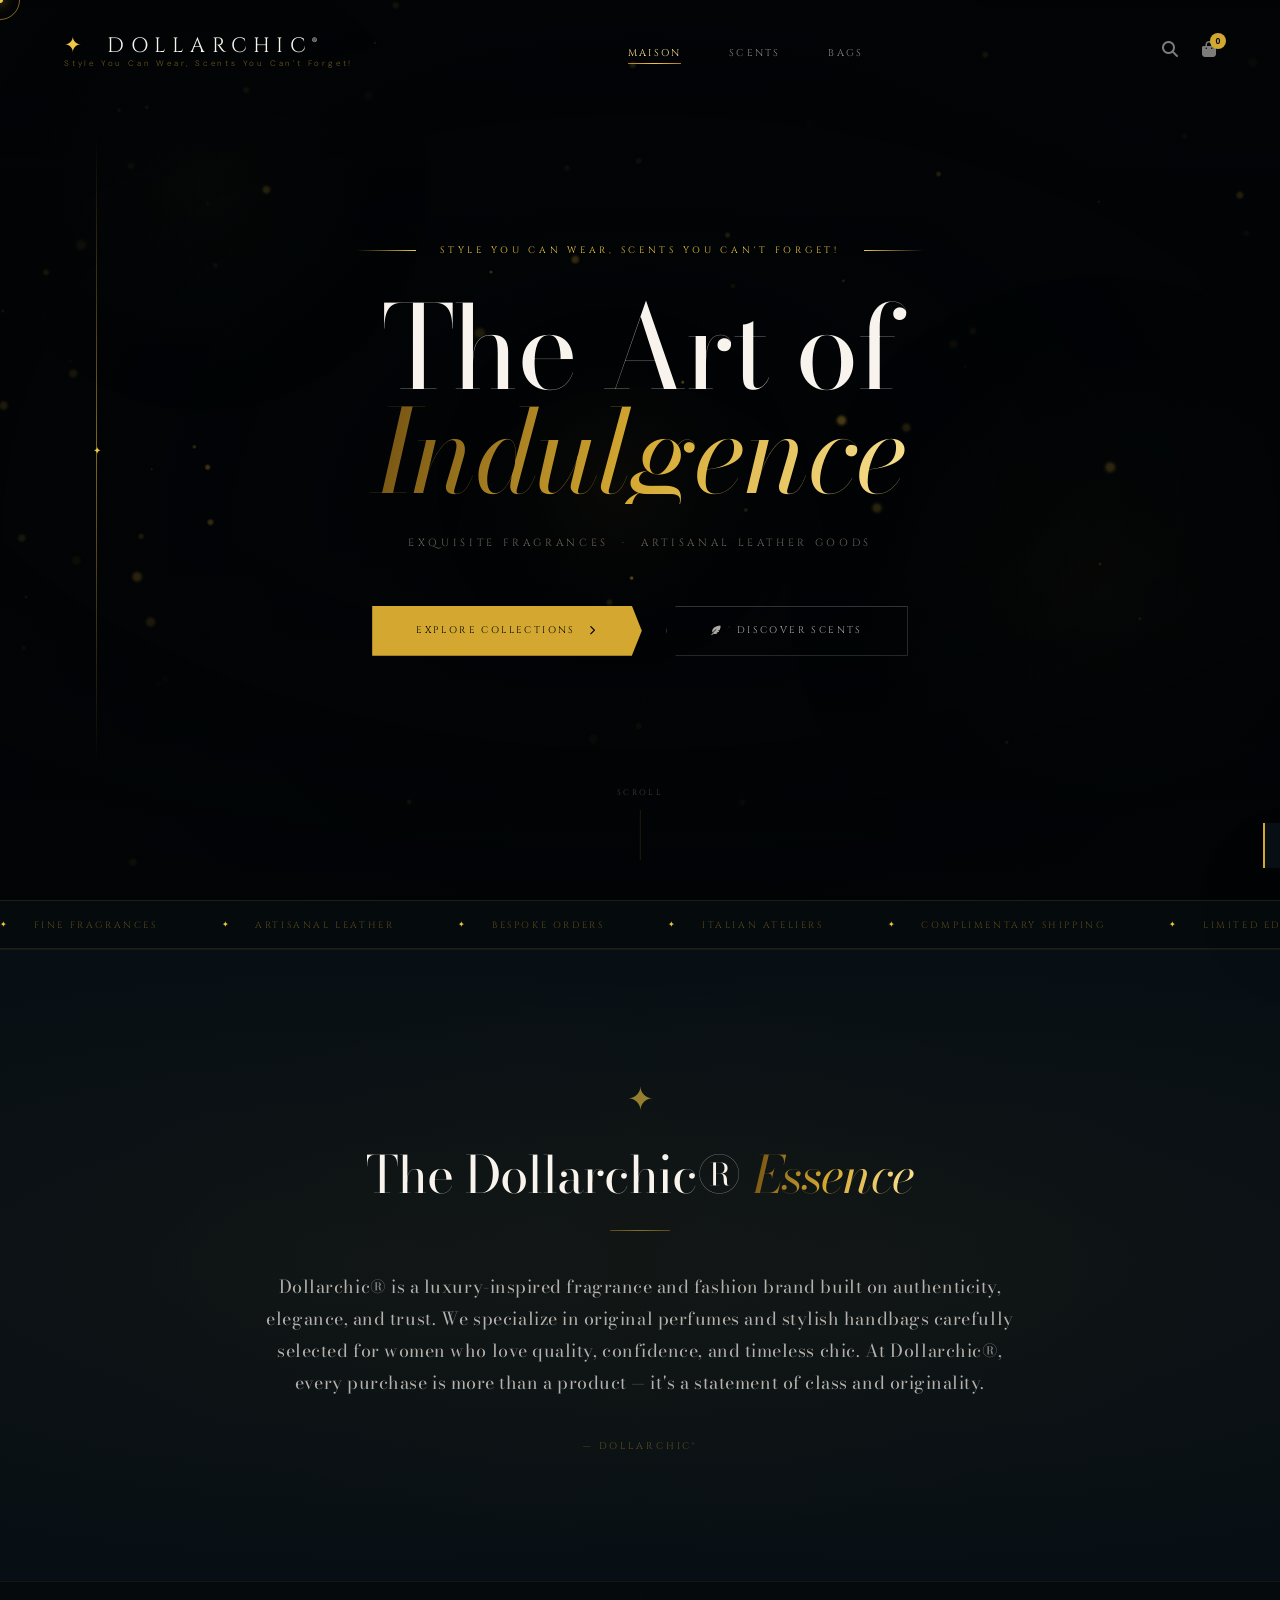
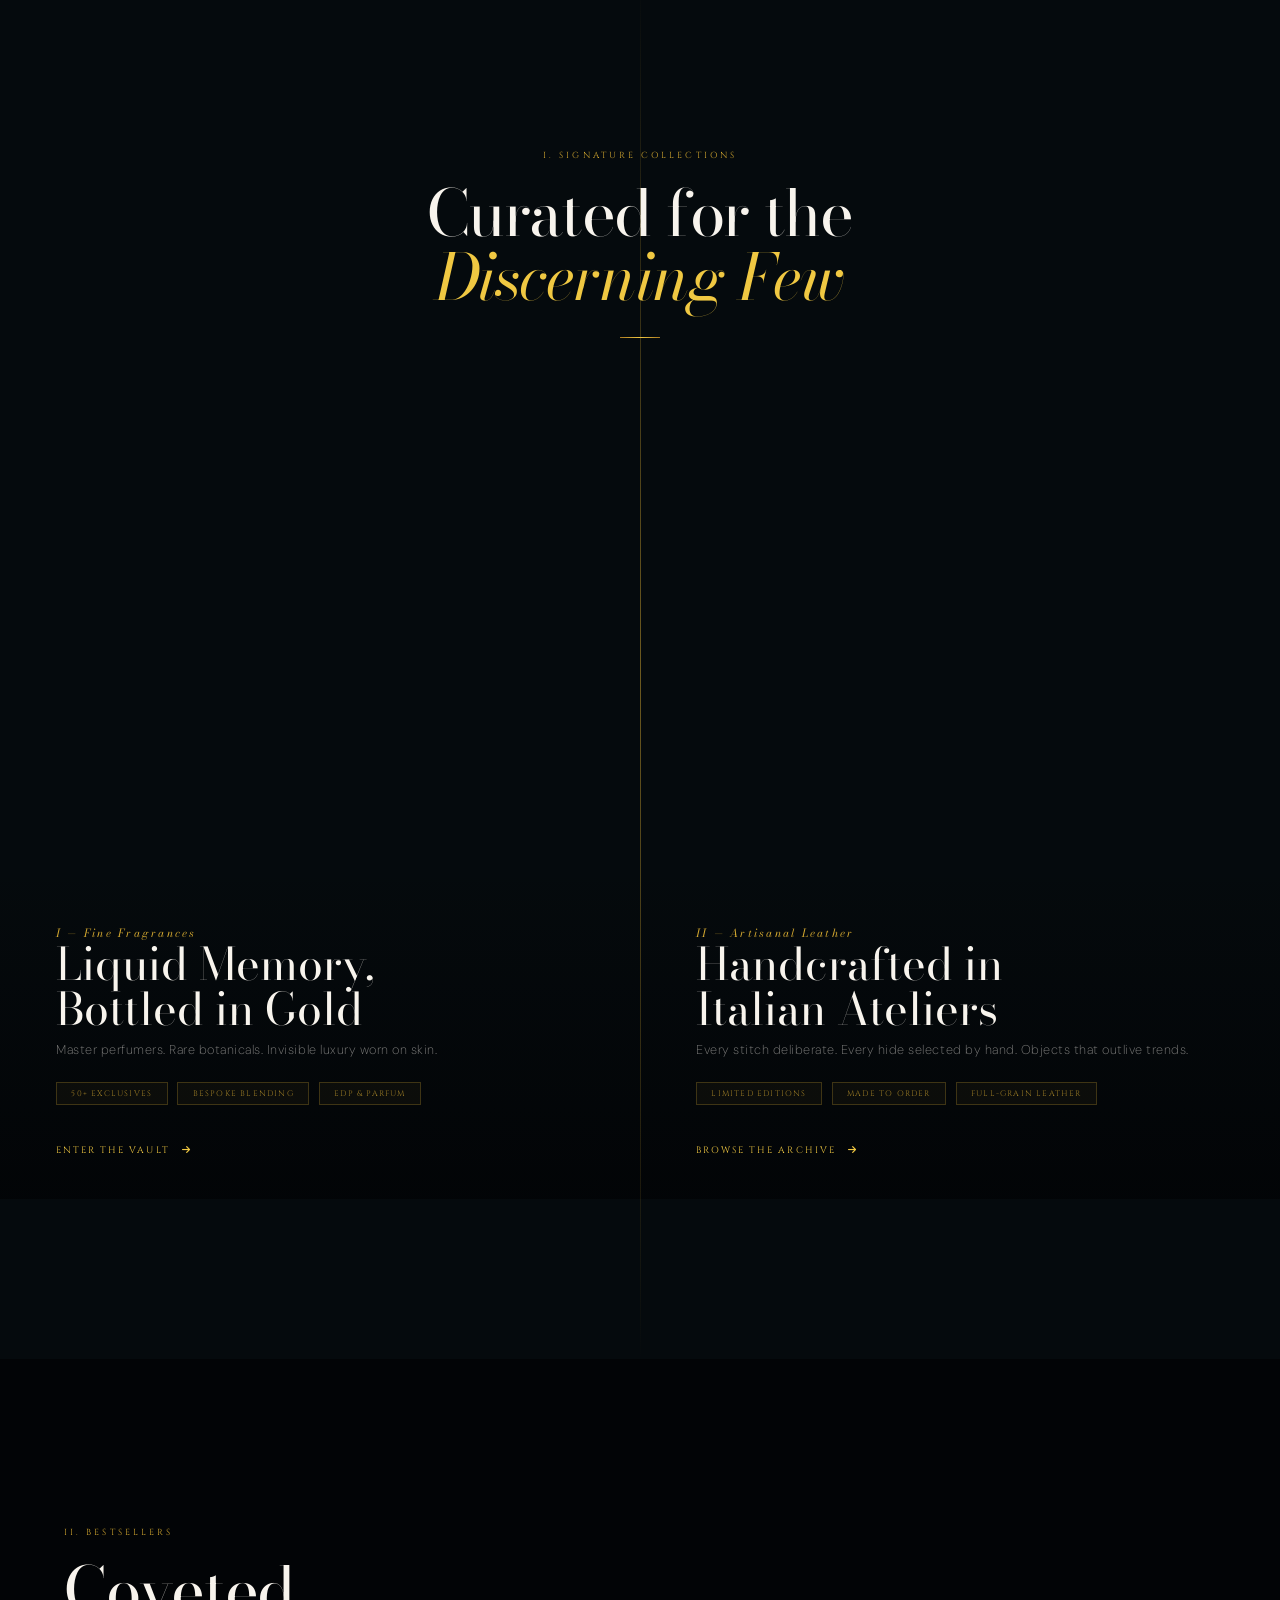
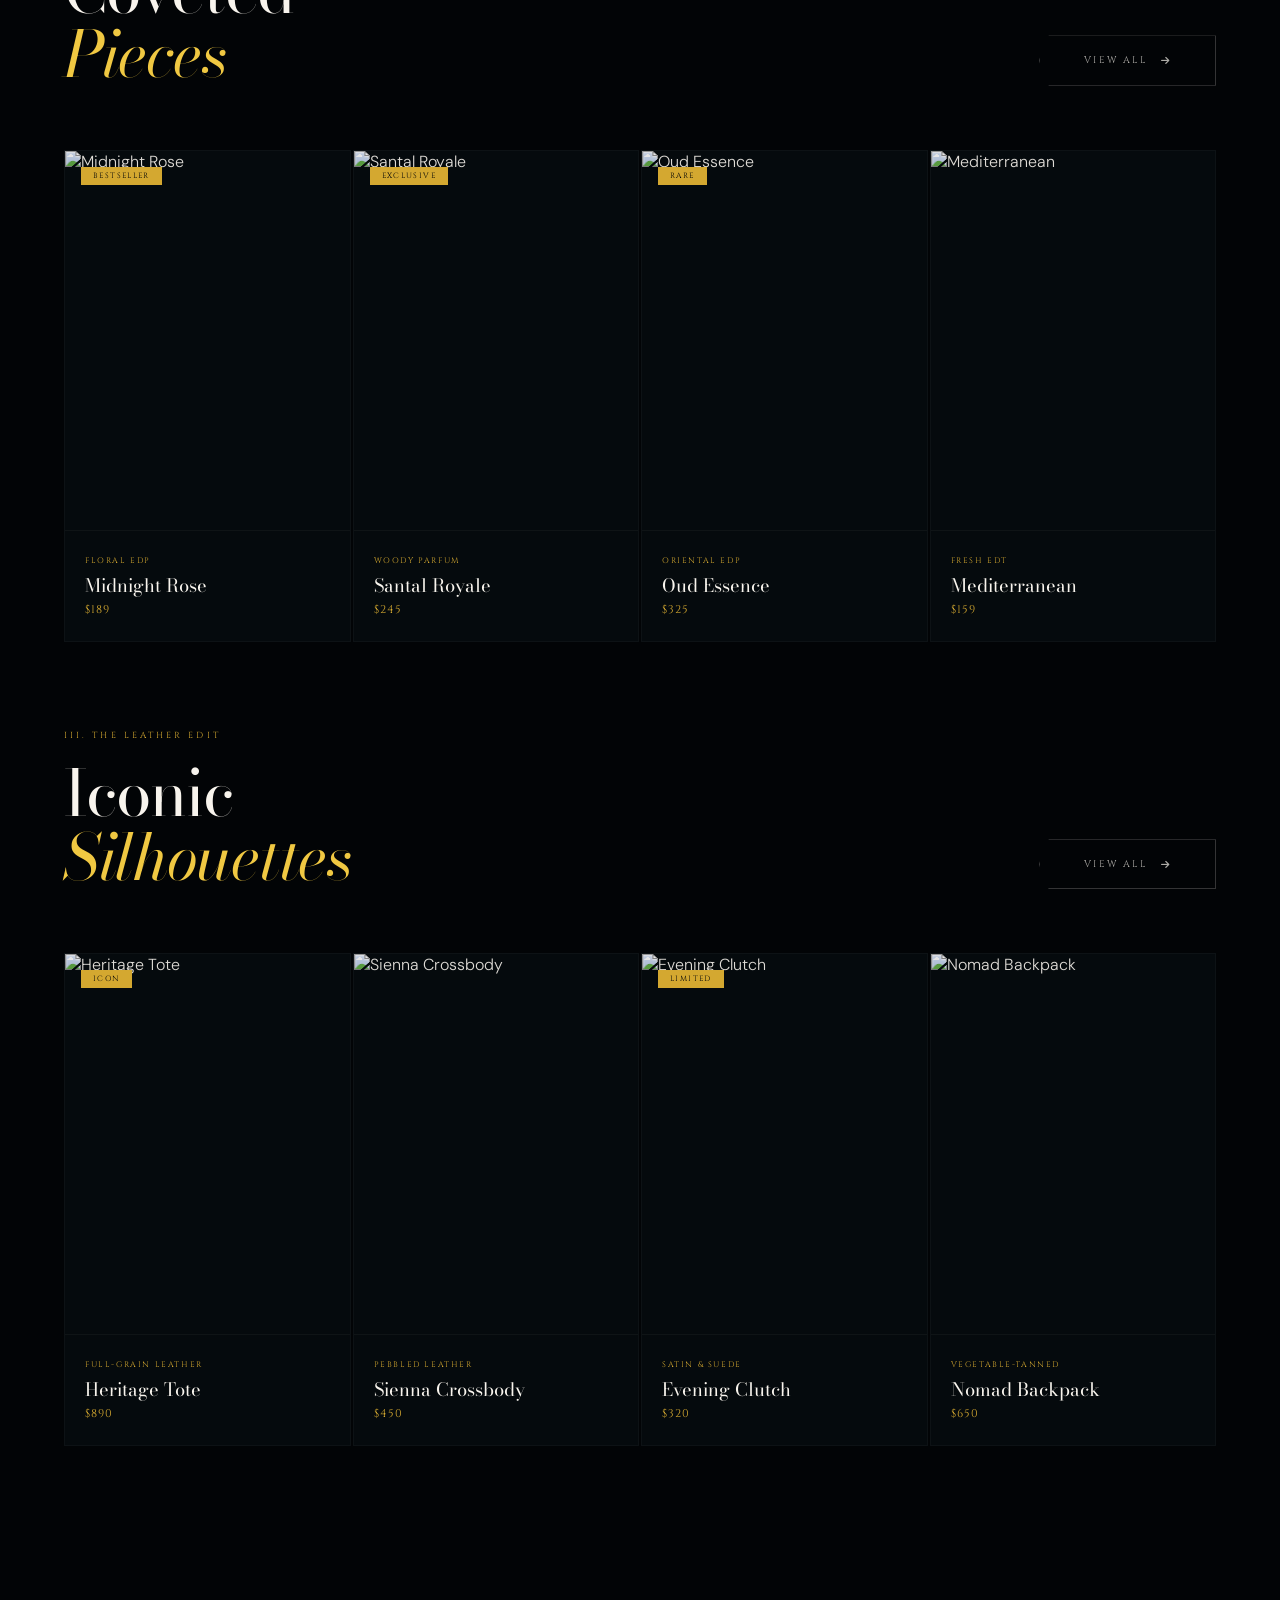
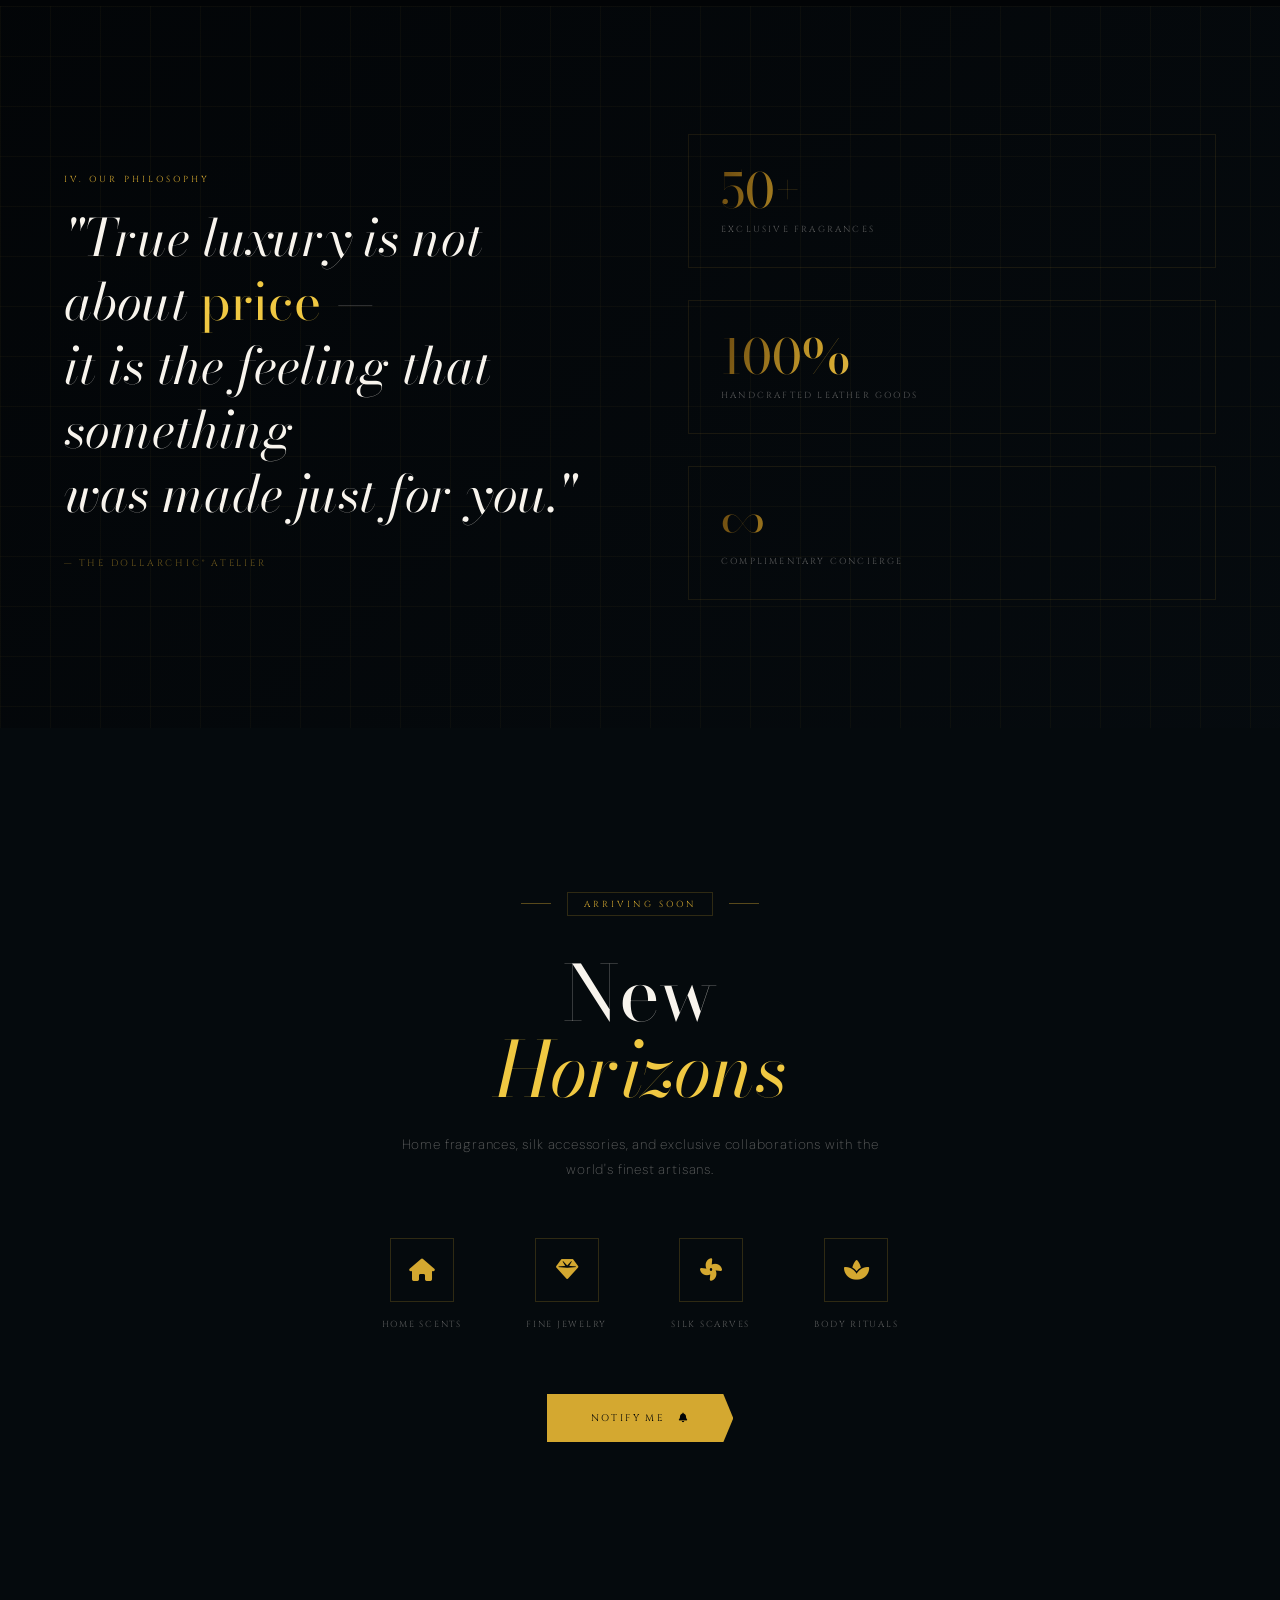
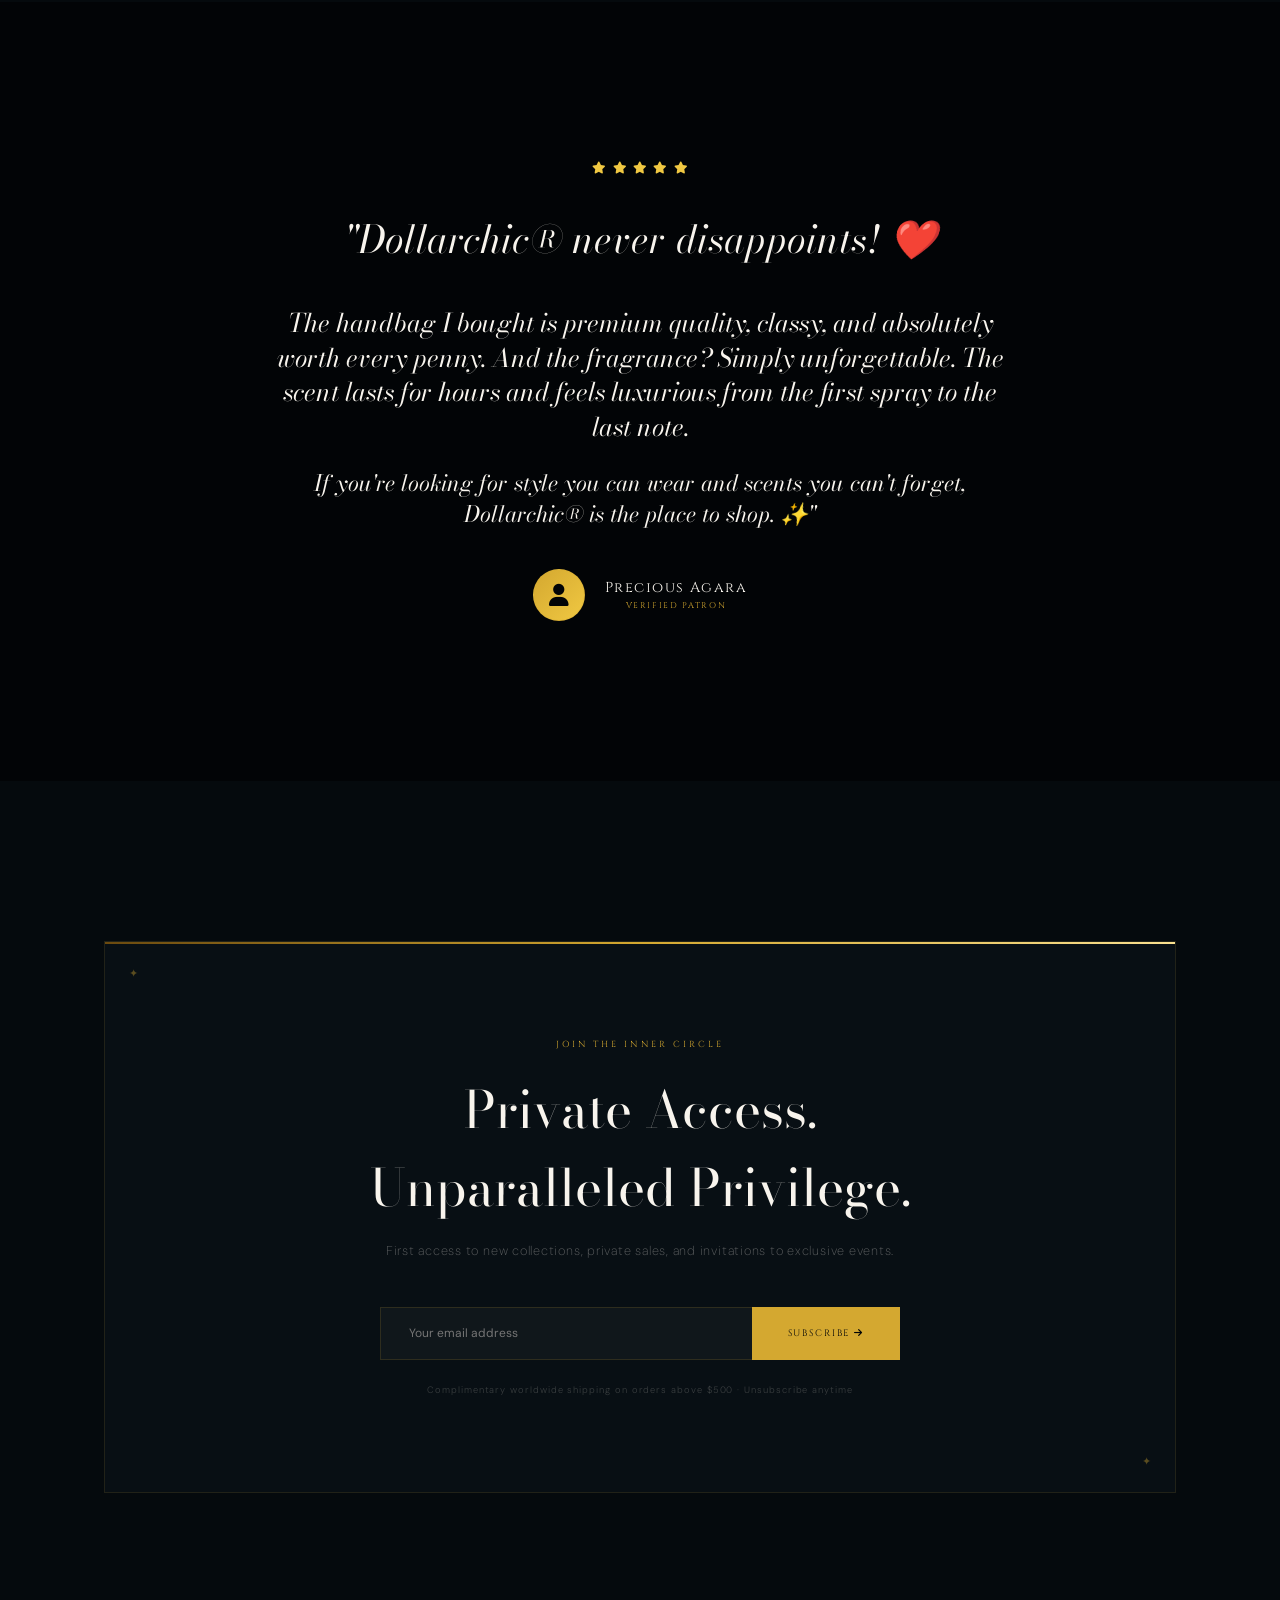
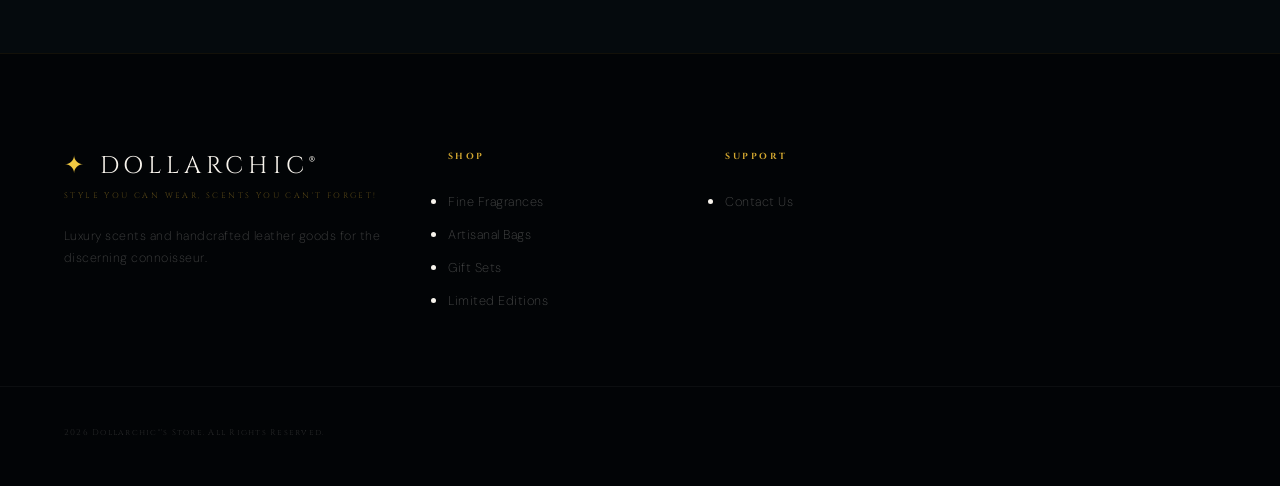
==== commit 191b8c0b: "Corrected contact us whatsapp link" ====
--- a/index.html
+++ b/index.html
@@ -1358,7 +1358,7 @@
       <p>Luxury scents and handcrafted leather goods for the discerning connoisseur.</p>
     </div>
     <div class="footer-col"><h5>Shop</h5><ul><li><a href="scents.html">Fine Fragrances</a></li><li><a href="bags.html">Artisanal Bags</a></li><li><a href="#">Gift Sets</a></li><li><a href="#">Limited Editions</a></li></ul></div>
-    <div class="footer-col"><h5>Support</h5><ul><li><a href="https://wa.me/2348138540427?text=Hello%20Green%20World!%20I'm%20interested%20in%20your%20products." target="_blank">Contact Us</a></li></ul></div>
+    <div class="footer-col"><h5>Support</h5><ul><li><a href="https://wa.me/2348138540427?text=Hello%20Dollarchic®!%20I'm%20interested%20in%20your%20products." target="_blank">Contact Us</a></li></ul></div>
     </div>
   <div class="footer-bottom">
     <p class="footer-copy">2026 Dollarchic®'s Store. All Rights Reserved.</p>
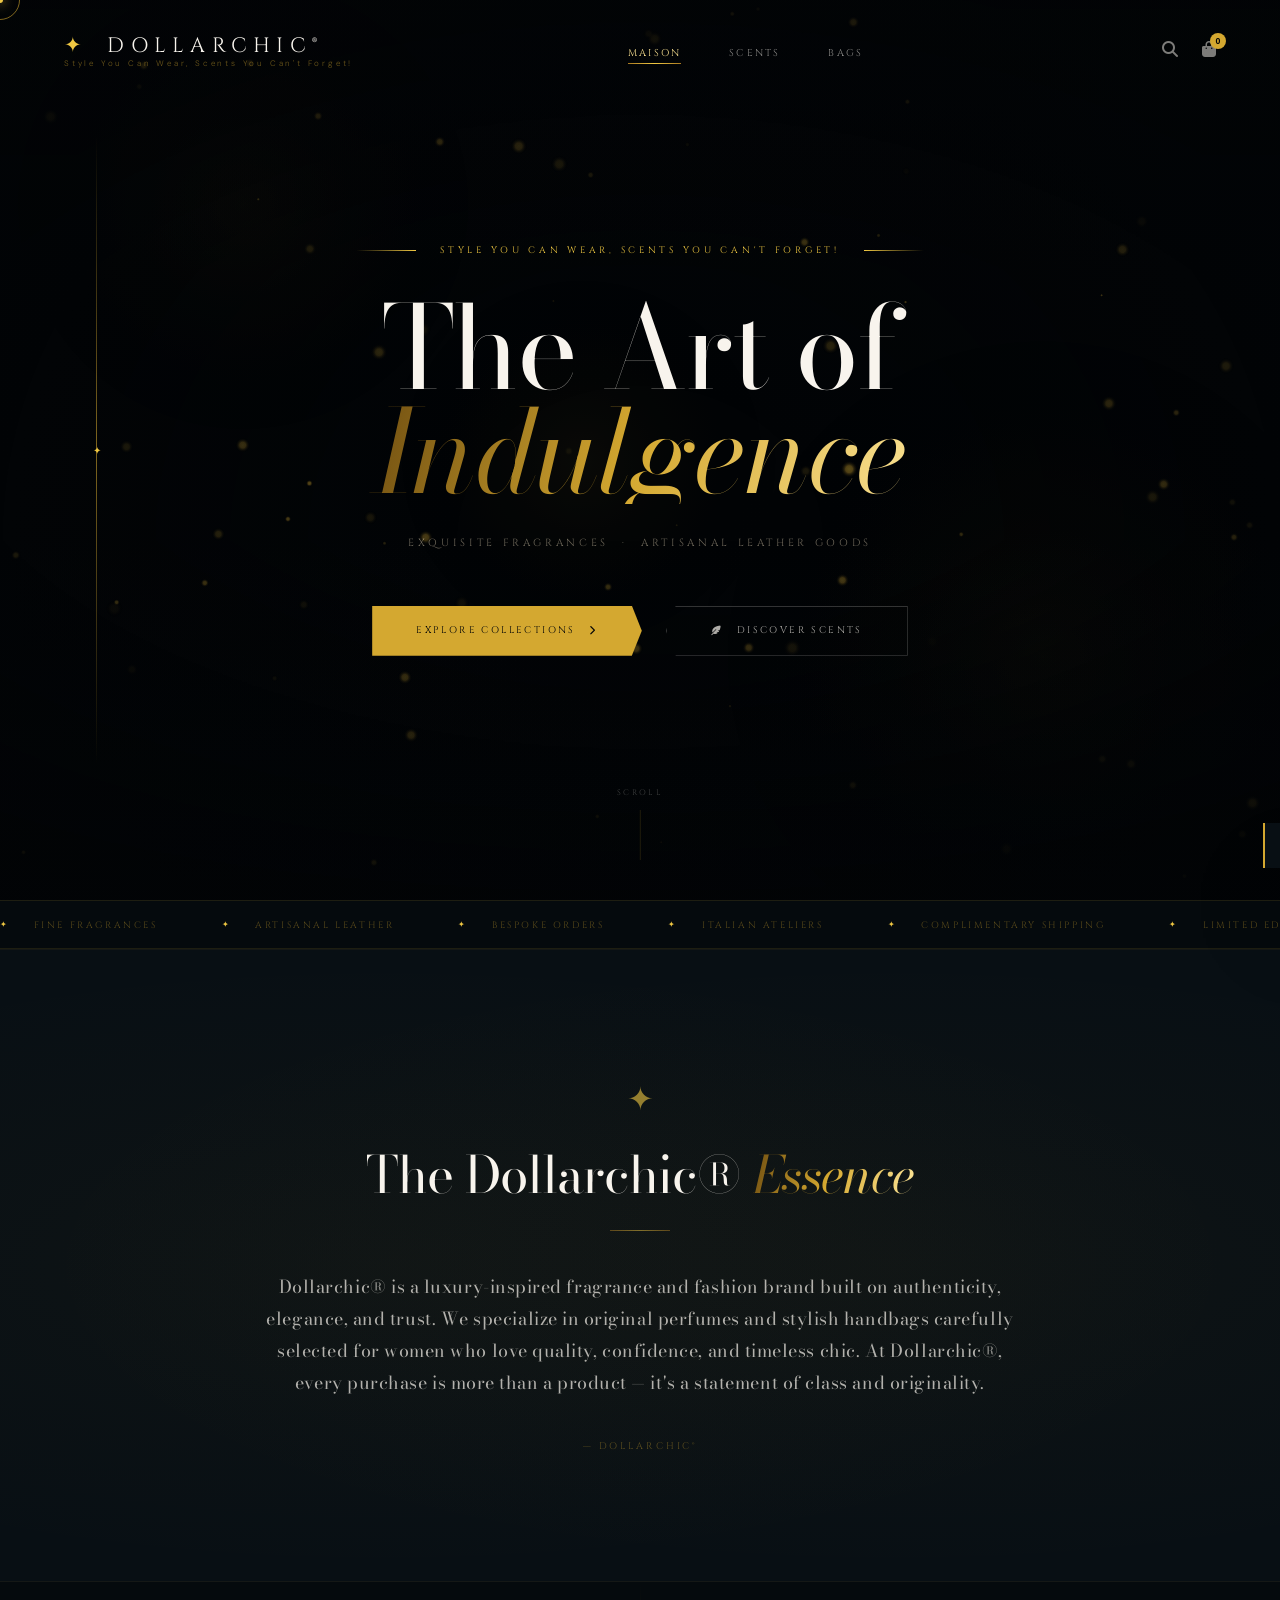
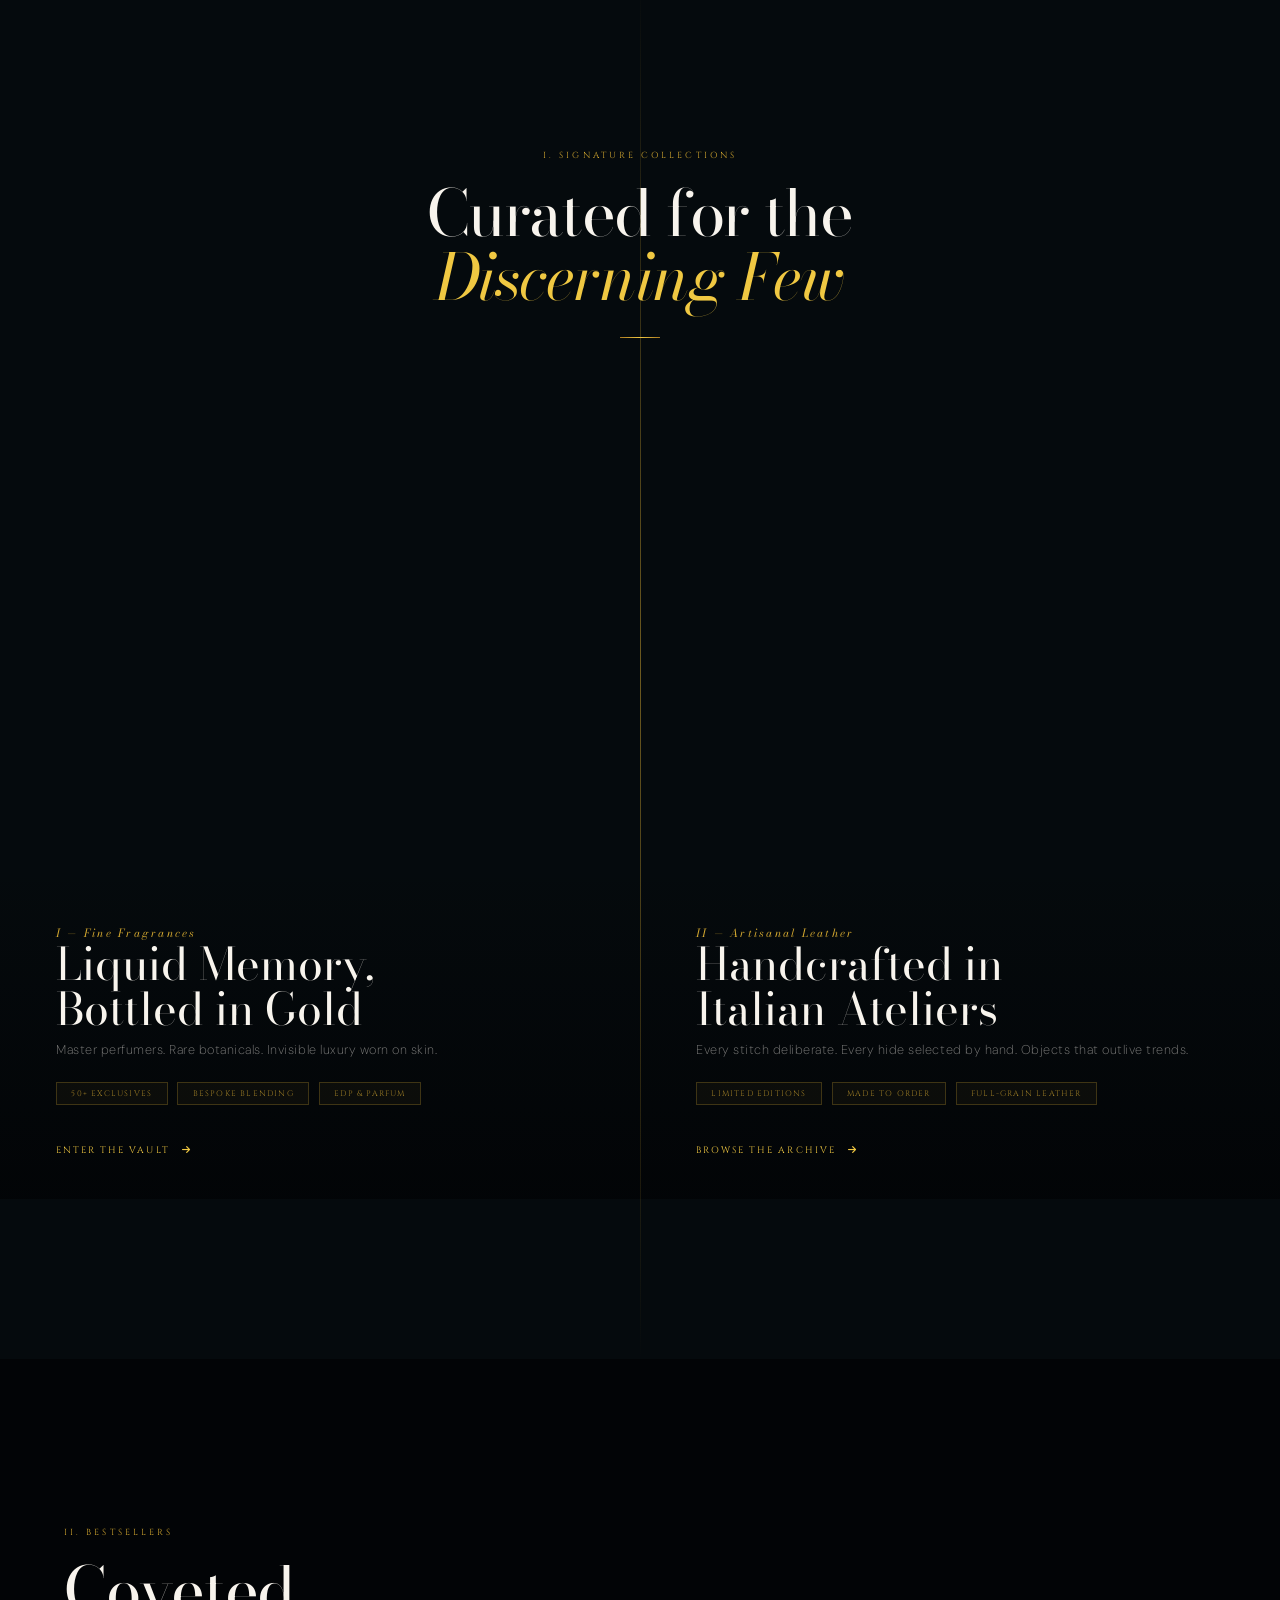
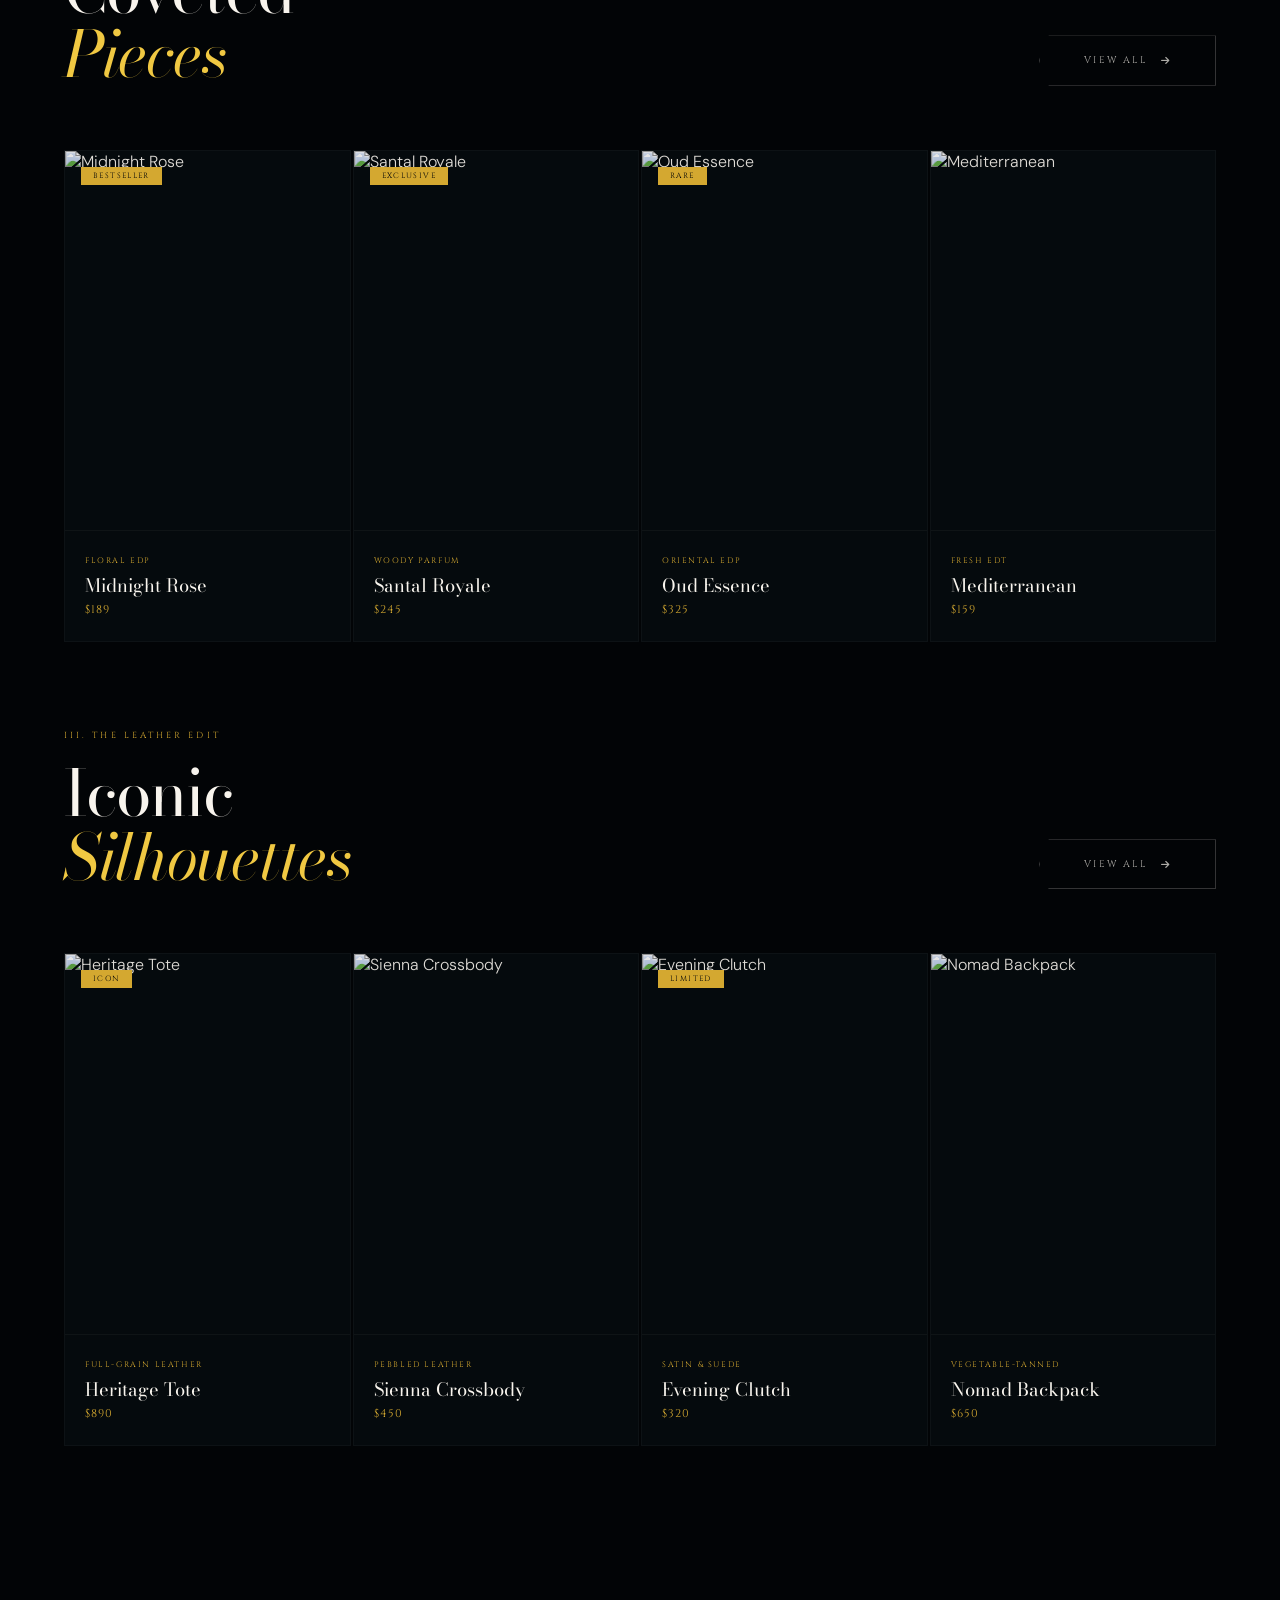
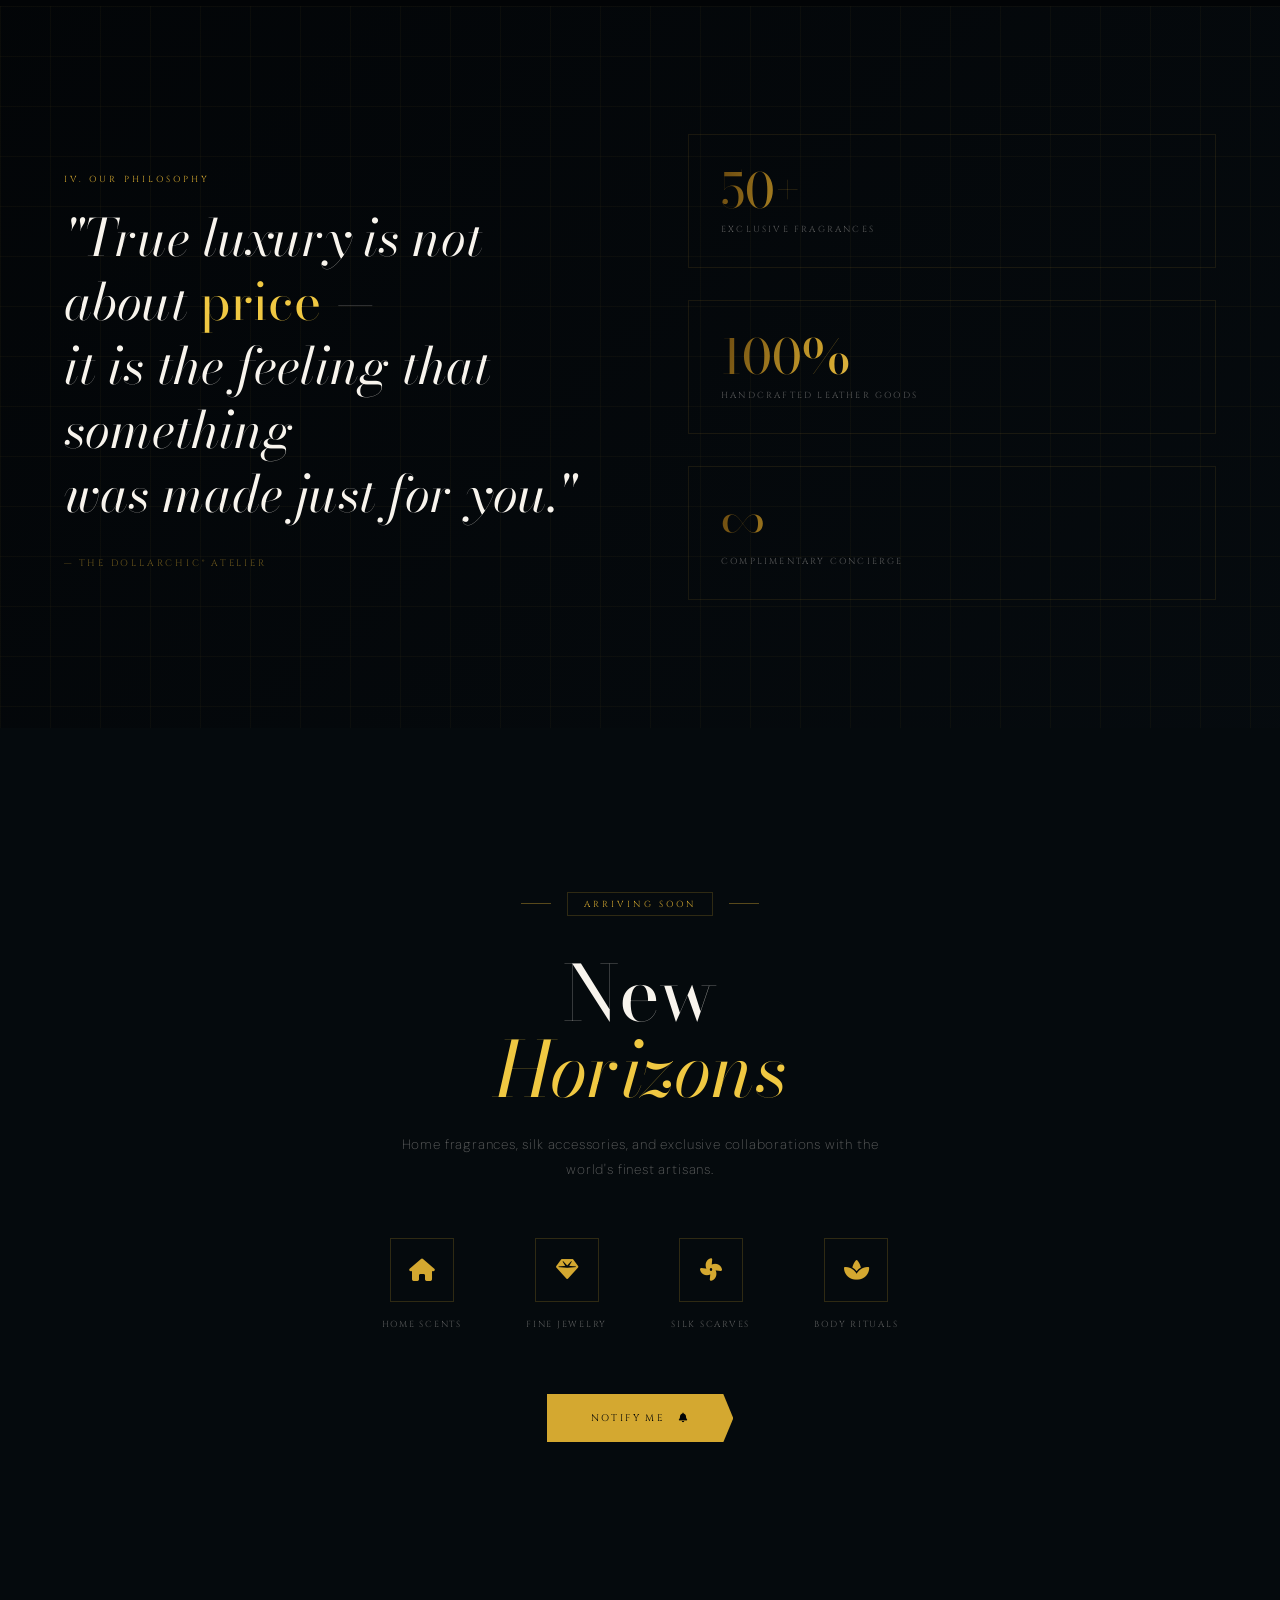
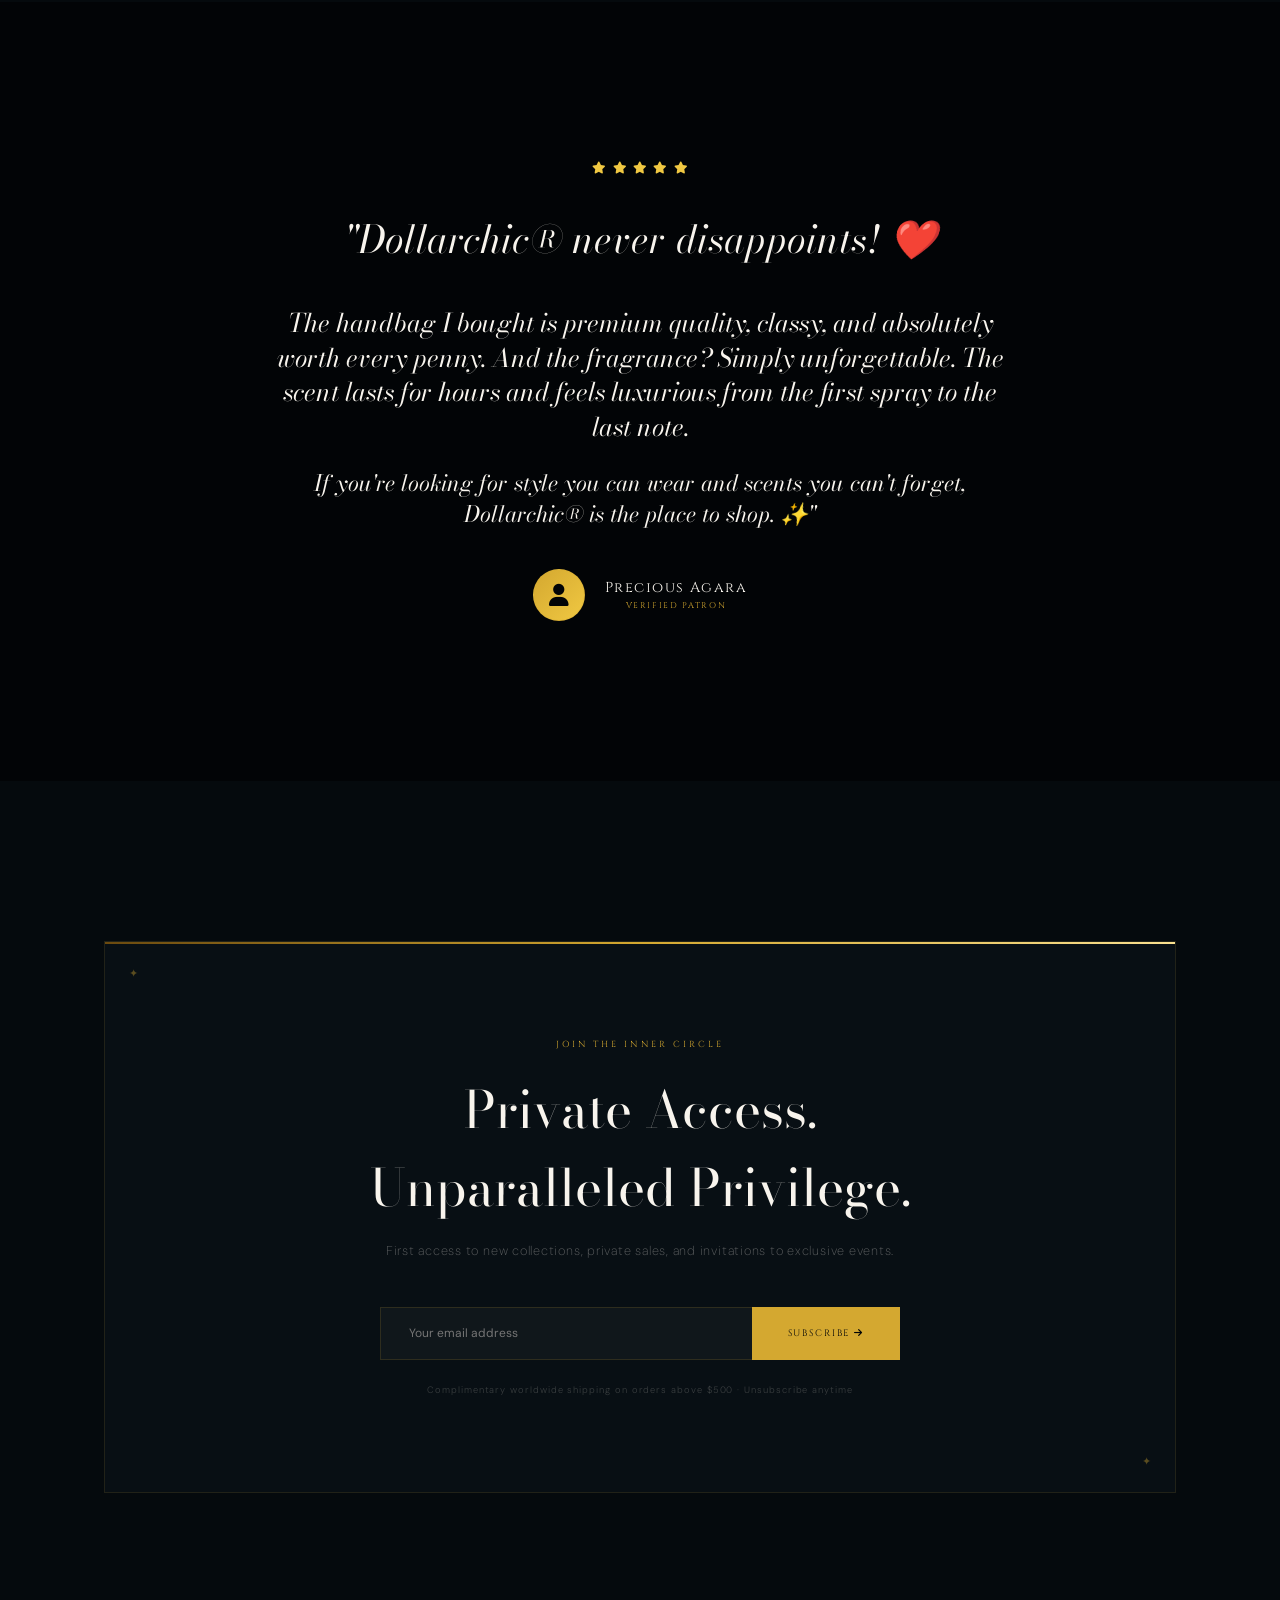
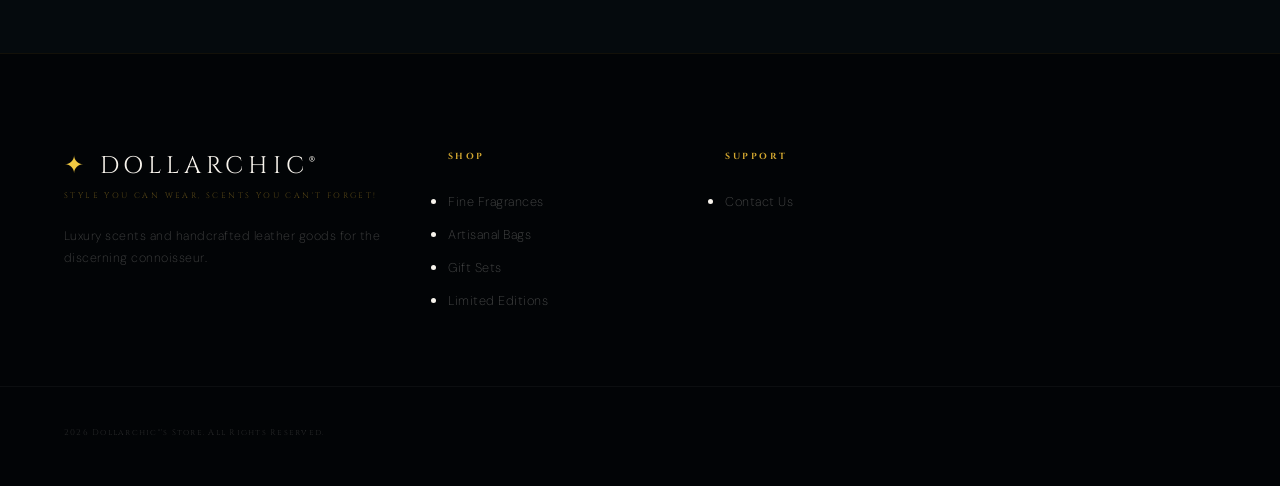
==== commit ebe4998e: "Footer links" ====
--- a/index.html
+++ b/index.html
@@ -1357,7 +1357,7 @@
       <div class="footer-tagline">Style You Can Wear, Scents You Can't Forget!</div>
       <p>Luxury scents and handcrafted leather goods for the discerning connoisseur.</p>
     </div>
-    <div class="footer-col"><h5>Shop</h5><ul><li><a href="scents.html">Fine Fragrances</a></li><li><a href="bags.html">Artisanal Bags</a></li><li><a href="#">Gift Sets</a></li><li><a href="#">Limited Editions</a></li></ul></div>
+    <div class="footer-col"><h5>Shop</h5><ul><li><a href="scents.html">Fine Fragrances</a></li><li><a href="bags.html">Artisanal Bags</a></li><li><a href="bags.html">Gift Sets</a></li><li><a href="scents.html">Limited Editions</a></li></ul></div>
     <div class="footer-col"><h5>Support</h5><ul><li><a href="https://wa.me/2348138540427?text=Hello%20Dollarchic®!%20I'm%20interested%20in%20your%20products." target="_blank">Contact Us</a></li></ul></div>
     </div>
   <div class="footer-bottom">
